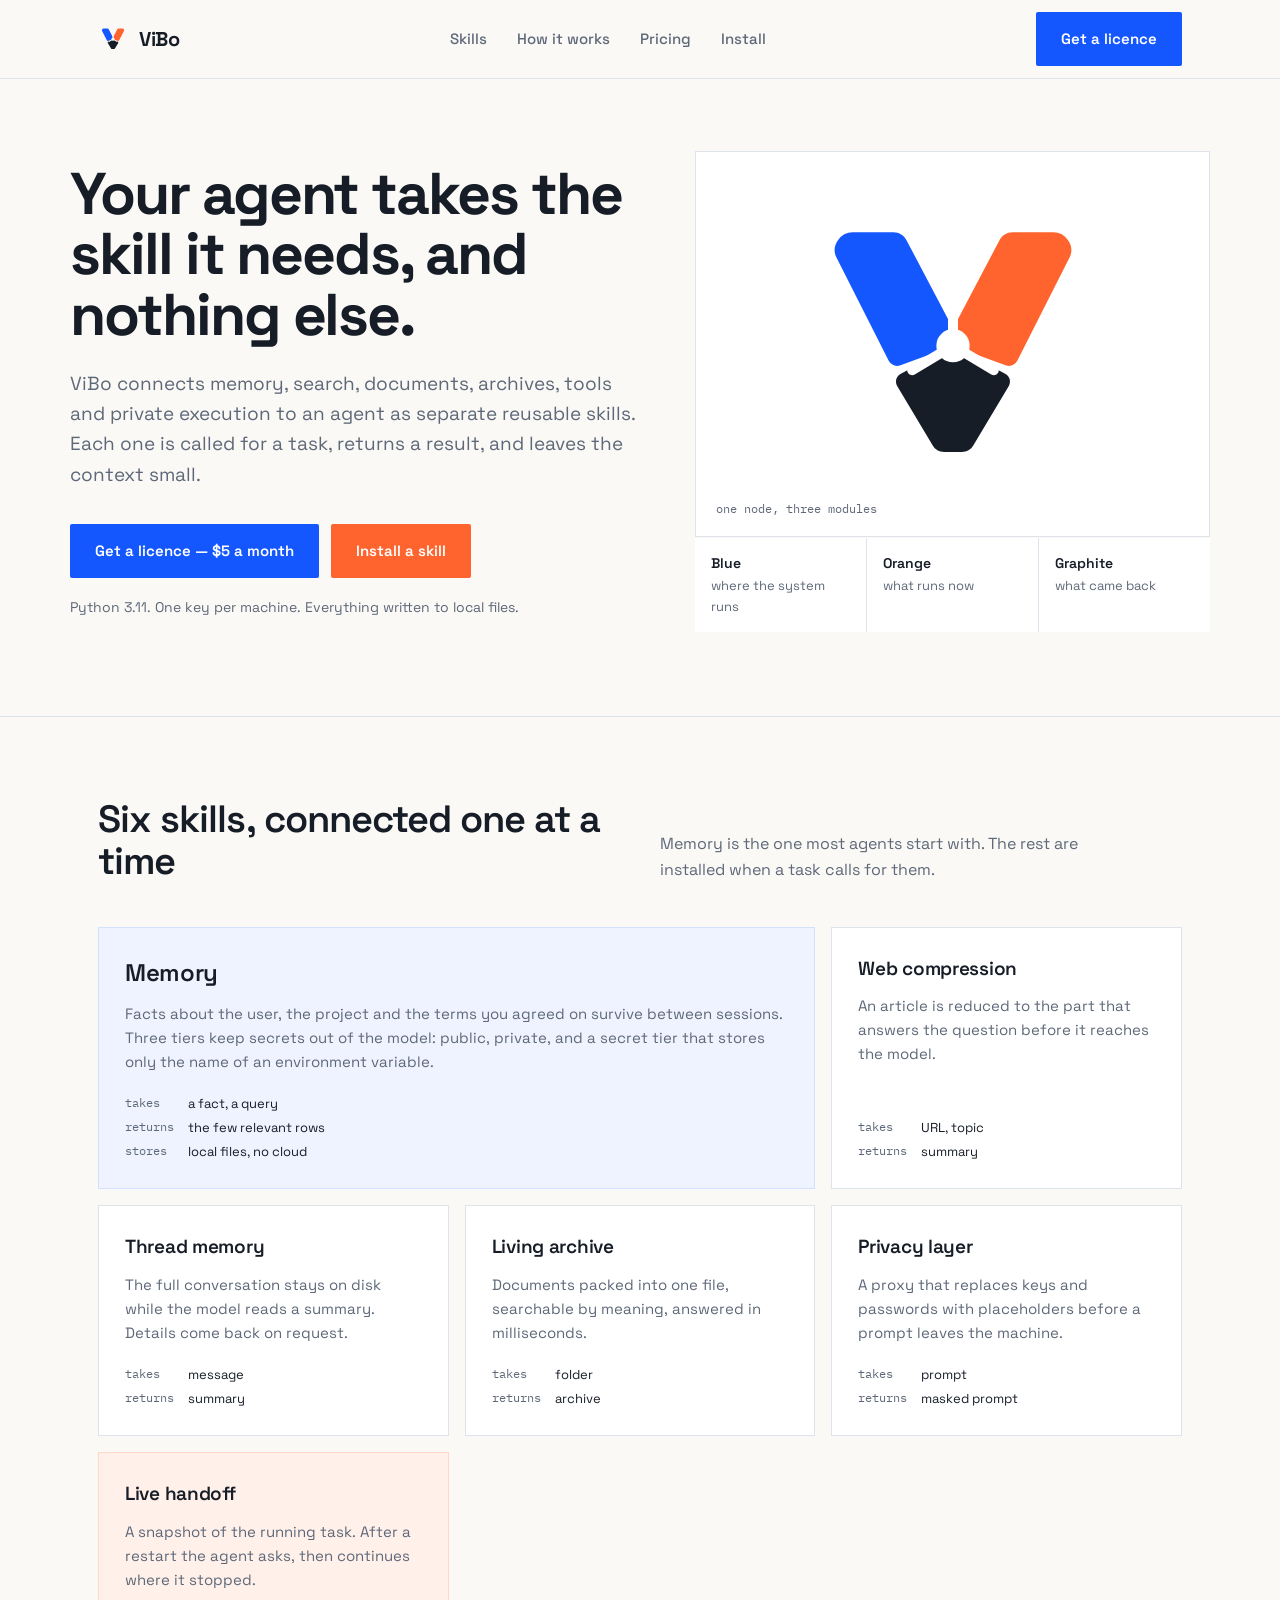
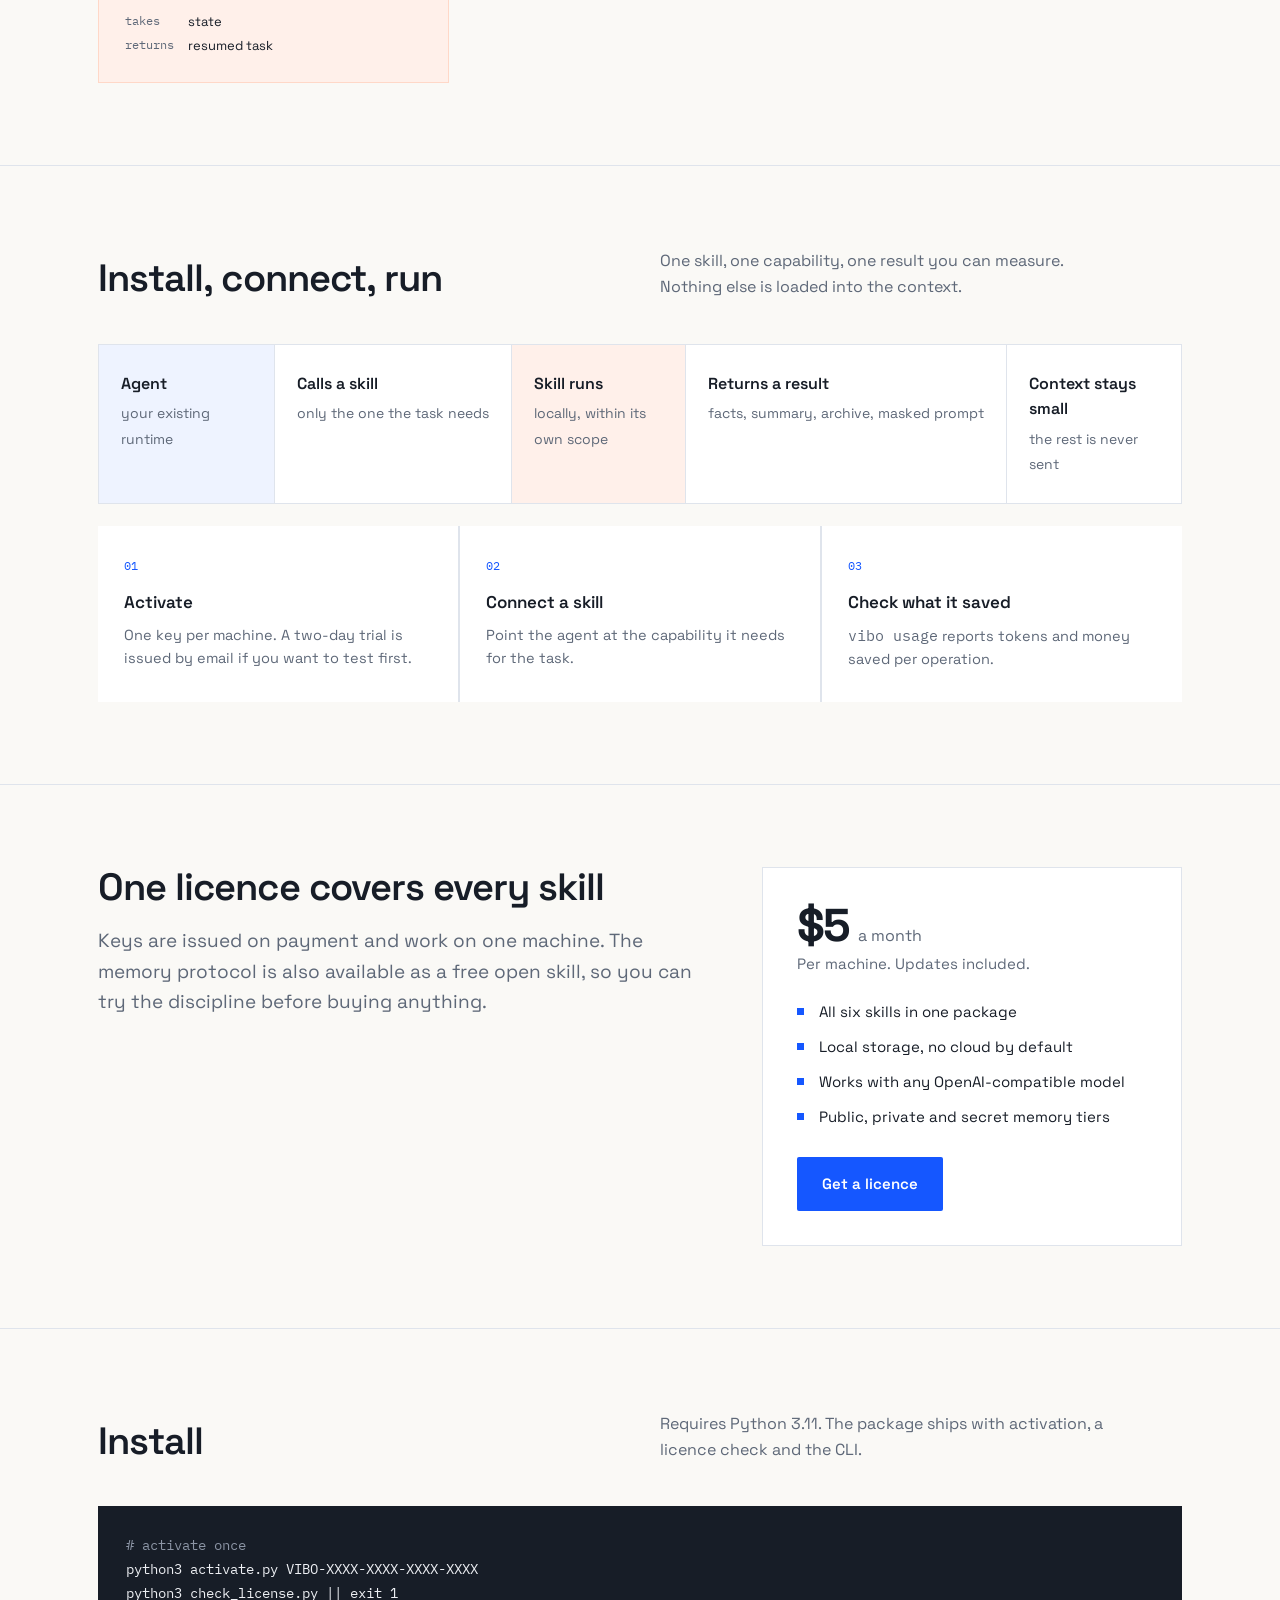
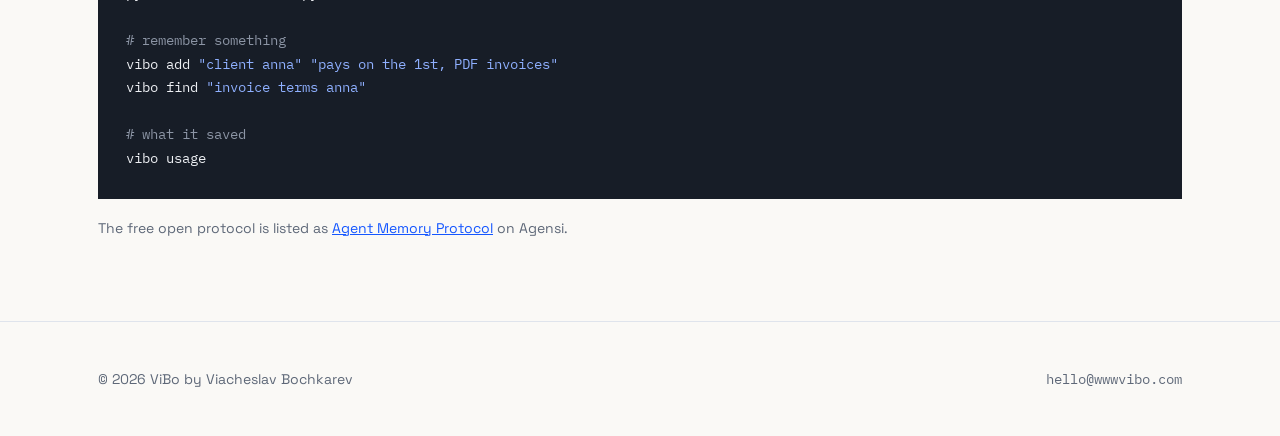
==== index.html @ 671d749d "Use the real ViBo mark from the brand assets (vector) in header, hero and favicon" ====
<!DOCTYPE html>
<html lang="en">
<head>
<meta charset="utf-8">
<meta name="viewport" content="width=device-width,initial-scale=1">
<title>ViBo — modular skills for AI agents</title>
<meta name="description" content="ViBo connects memory, search, documents, archives, tools and private execution to an agent as separate skills it takes on demand.">
<link rel="icon" href="favicon.svg" type="image/svg+xml">
<link rel="preconnect" href="https://fonts.googleapis.com">
<link rel="preconnect" href="https://fonts.gstatic.com" crossorigin>
<link href="https://fonts.googleapis.com/css2?family=Space+Grotesk:wght@400;500;600;700&family=IBM+Plex+Mono:wght@400;500&display=swap" rel="stylesheet">
<style>
  :root{
    --cobalt:#1557FF;
    --orange:#FF642F;
    --graphite:#171D27;
    --warm-white:#FAF9F6;
    --pure-white:#FFFFFF;
    --blue-surface:#EEF3FF;
    --peach-surface:#FFF0EA;
    --muted:#5E6878;
    --border:#DFE4EC;
    --max:1140px;
  }
  *{box-sizing:border-box}
  html{scroll-behavior:smooth}
  body{
    margin:0;background:var(--warm-white);color:var(--graphite);
    font-family:"Space Grotesk",system-ui,-apple-system,"Segoe UI",sans-serif;
    font-size:16px;line-height:1.6;-webkit-font-smoothing:antialiased;
  }
  .wrap{max-width:var(--max);margin:0 auto;padding:0 28px}
  .mono{font-family:"IBM Plex Mono",ui-monospace,SFMono-Regular,Menlo,monospace}
  a{color:inherit}
  :focus-visible{outline:3px solid var(--cobalt);outline-offset:3px}

  /* header */
  header{border-bottom:1px solid var(--border);position:sticky;top:0;z-index:20;background:var(--warm-white)}
  .nav{display:flex;align-items:center;justify-content:space-between;height:78px;gap:24px}
  .brand{display:flex;align-items:center;gap:11px;text-decoration:none}
  .brand svg{width:30px;height:30px;display:block}
  .wordmark{font-weight:700;font-size:20px;letter-spacing:-.015em}
  .nav nav{display:flex;gap:30px}
  .nav nav a{color:var(--muted);text-decoration:none;font-size:15px;font-weight:500}
  .nav nav a:hover{color:var(--graphite)}

  .btn{display:inline-flex;align-items:center;padding:14px 24px;font-size:15px;font-weight:600;
    text-decoration:none;border:1px solid transparent;border-radius:2px;font-family:inherit;
    transition:background .15s,border-color .15s}
  .btn-primary{background:var(--cobalt);color:#fff}
  .btn-primary:hover{background:#0b46d8}
  .btn-action{background:var(--orange);color:#fff}
  .btn-action:hover{background:#f0511a}
  .btn-ghost{border-color:var(--border);background:var(--pure-white)}
  .btn-ghost:hover{border-color:var(--graphite)}

  /* hero — the mark itself is the opener */
  .hero{padding:72px 0 84px;display:grid;grid-template-columns:1.05fr .95fr;gap:56px;align-items:center}
  h1{font-size:clamp(38px,4.6vw,60px);line-height:1.02;font-weight:700;letter-spacing:-.035em;margin:0 0 24px}
  .lead{font-size:19px;line-height:1.6;color:var(--muted);max-width:52ch;margin:0 0 34px}
  .cta{display:flex;gap:12px;flex-wrap:wrap}
  .under{font-size:14px;color:var(--muted);margin:18px 0 0}

  .mark-stage{position:relative;border:1px solid var(--border);background:var(--pure-white);
    padding:32px;display:grid;place-items:center;min-height:380px}
  .mark-stage .caption{position:absolute;bottom:18px;left:20px;font-size:12px;
    font-family:"IBM Plex Mono",monospace;color:var(--muted)}
  .mark-stage .mark{width:100%;max-width:320px;height:auto;display:block}
  .route{display:grid;gap:0;width:100%;max-width:300px}
  .r-node{border:1px solid var(--border);padding:16px 18px}
  .r-node b{display:block;font-size:16px;font-weight:600}
  .r-node span{font-size:13px;color:var(--muted)}
  .r-node.agent{background:var(--blue-surface);border-color:#D3E0FF}
  .r-node.skill{background:var(--peach-surface);border-color:#FFD8C8}
  .r-node.result{background:var(--pure-white)}
  .r-line{height:26px;width:1px;background:var(--border);margin-left:28px}

  /* module legend under the mark */
  .legend{display:grid;grid-template-columns:repeat(3,1fr);gap:1px;background:var(--border);margin-top:1px}
  .legend div{background:var(--pure-white);padding:14px 16px;font-size:13px;color:var(--muted)}
  .legend b{display:block;color:var(--graphite);font-size:14px;font-weight:600;margin-bottom:2px}

  section{padding:82px 0;border-top:1px solid var(--border)}
  .sec-head{display:grid;grid-template-columns:1fr 1fr;gap:40px;align-items:end;margin-bottom:44px}
  h2{font-size:clamp(26px,3.2vw,38px);line-height:1.1;font-weight:600;letter-spacing:-.025em;margin:0}
  .sec-head p{color:var(--muted);margin:0;font-size:16px;max-width:46ch}

  /* skills: memory leads, the rest support */
  .skills{display:grid;grid-template-columns:repeat(3,1fr);gap:16px}
  .card{background:var(--pure-white);border:1px solid var(--border);padding:26px;display:flex;flex-direction:column}
  .card.memory{grid-column:span 2;background:var(--blue-surface);border-color:#D3E0FF}
  .card.lead-skill{background:var(--peach-surface);border-color:#FFD8C8}
  .card h3{margin:0 0 10px;font-size:19px;font-weight:600;letter-spacing:-.015em}
  .card.memory h3{font-size:24px}
  .card p{margin:0 0 20px;color:var(--muted);font-size:15px;line-height:1.6}
  .card .io{margin:auto 0 0;display:grid;grid-template-columns:auto 1fr;gap:3px 14px;font-size:13px}
  .card .io dt{font-family:"IBM Plex Mono",monospace;font-size:11.5px;color:var(--muted)}
  .card .io dd{margin:0}

  /* flow */
  .flow{display:grid;grid-template-columns:1fr auto 1fr auto 1fr;gap:0;align-items:stretch;
    border:1px solid var(--border);background:var(--pure-white)}
  .flow .node{padding:26px 22px}
  .flow .node + .node{border-left:1px solid var(--border)}
  .flow .node b{display:block;font-size:16px;font-weight:600;margin-bottom:4px}
  .flow .node span{font-size:14px;color:var(--muted)}
  .flow .node.agent{background:var(--blue-surface)}
  .flow .node.skill{background:var(--peach-surface)}

  .steps{display:grid;grid-template-columns:repeat(3,1fr);gap:2px;background:var(--border)}
  .step{background:var(--pure-white);padding:30px 26px}
  .step .num{font-family:"IBM Plex Mono",monospace;font-size:12px;color:var(--cobalt);display:block;margin-bottom:14px}
  .step h3{margin:0 0 8px;font-size:17px;font-weight:600}
  .step p{margin:0;color:var(--muted);font-size:14.5px;line-height:1.6}

  .price-wrap{display:grid;grid-template-columns:1fr 420px;gap:56px;align-items:start}
  .price-card{background:var(--pure-white);border:1px solid var(--border);padding:34px}
  .price{display:flex;align-items:baseline;gap:8px;margin:0 0 4px}
  .price b{font-size:46px;font-weight:700;letter-spacing:-.035em;line-height:1}
  .price span{color:var(--muted)}
  .price-card ul{list-style:none;padding:0;margin:24px 0 28px;display:grid;gap:11px;font-size:15px}
  .price-card li{padding-left:22px;position:relative}
  .price-card li::before{content:"";position:absolute;left:0;top:8px;width:7px;height:7px;background:var(--cobalt)}

  pre{background:var(--graphite);color:#EDEFF3;padding:28px;overflow:auto;margin:0 0 18px;
    font-family:"IBM Plex Mono",monospace;font-size:13.5px;line-height:1.75}
  pre .cmt{color:#8C95A5}
  pre .acc{color:#8FB0FF}

  footer{border-top:1px solid var(--border);padding:46px 0;color:var(--muted);font-size:14px}
  .foot{display:flex;justify-content:space-between;gap:18px;flex-wrap:wrap;align-items:center}

  /* one orchestrated entrance: the mark assembles, then the page settles */
  @keyframes piece-in{from{opacity:0;transform:translateY(-10px) scale(.96)}to{opacity:1;transform:none}}
  @keyframes core-in{from{opacity:0;transform:scale(.4)}to{opacity:1;transform:none}}
  .r-node{animation:piece-in .45s cubic-bezier(.2,.7,.3,1) both}
  .r-node.skill{animation-delay:.1s}
  .r-node.result{animation-delay:.2s}
  @media (prefers-reduced-motion: reduce){
    .r-node{animation:none}
    html{scroll-behavior:auto}
  }

  @media (max-width:900px){
    .hero{grid-template-columns:1fr;gap:36px;padding:52px 0 64px}
    .sec-head{grid-template-columns:1fr;gap:14px;align-items:start}
    .skills{grid-template-columns:1fr 1fr}
    .card.memory{grid-column:span 2}
    .price-wrap{grid-template-columns:1fr;gap:28px}
    .flow{grid-template-columns:1fr}
    .flow .node + .node{border-left:0;border-top:1px solid var(--border)}
    .steps{grid-template-columns:1fr}
    .nav nav{display:none}
  }
</style>
</head>
<body>

<header>
  <div class="wrap nav">
    <a class="brand" href="/" aria-label="ViBo home">
      <img src="vibo-mark.svg" alt="" width="30" height="30">
      <span class="wordmark">ViBo</span>
    </a>
    <nav>
      <a href="#skills">Skills</a>
      <a href="#how">How it works</a>
      <a href="#pricing">Pricing</a>
      <a href="#install">Install</a>
    </nav>
    <a class="btn btn-primary" href="#pricing">Get a licence</a>
  </div>
</header>

<main>
  <div class="wrap hero">
    <div>
      <h1>Your agent takes the skill it needs, and nothing else.</h1>
      <p class="lead">
        ViBo connects memory, search, documents, archives, tools and private execution to an
        agent as separate reusable skills. Each one is called for a task, returns a result, and
        leaves the context small.
      </p>
      <div class="cta">
        <a class="btn btn-primary" href="#pricing">Get a licence — $5 a month</a>
        <a class="btn btn-action" href="#install">Install a skill</a>
      </div>
      <p class="under">Python 3.11. One key per machine. Everything written to local files.</p>
    </div>

    <div>
      <div class="mark-stage">
        <img class="mark" src="vibo-mark.svg" alt="ViBo mark: three modules meeting at a central node" width="768" height="768">
        <span class="caption">one node, three modules</span>
      </div>
      <div class="legend">
        <div><b>Blue</b>where the system runs</div>
        <div><b>Orange</b>what runs now</div>
        <div><b>Graphite</b>what came back</div>
      </div>
    </div>
  </div>

  <section id="skills">
    <div class="wrap">
      <div class="sec-head">
        <h2>Six skills, connected one at a time</h2>
        <p>Memory is the one most agents start with. The rest are installed when a task calls for them.</p>
      </div>
      <div class="skills">
        <article class="card memory">
          <h3>Memory</h3>
          <p>Facts about the user, the project and the terms you agreed on survive between sessions.
             Three tiers keep secrets out of the model: public, private, and a secret tier that stores
             only the name of an environment variable.</p>
          <dl class="io">
            <dt>takes</dt><dd>a fact, a query</dd>
            <dt>returns</dt><dd>the few relevant rows</dd>
            <dt>stores</dt><dd>local files, no cloud</dd>
          </dl>
        </article>

        <article class="card">
          <h3>Web compression</h3>
          <p>An article is reduced to the part that answers the question before it reaches the model.</p>
          <dl class="io"><dt>takes</dt><dd>URL, topic</dd><dt>returns</dt><dd>summary</dd></dl>
        </article>

        <article class="card">
          <h3>Thread memory</h3>
          <p>The full conversation stays on disk while the model reads a summary. Details come back on request.</p>
          <dl class="io"><dt>takes</dt><dd>message</dd><dt>returns</dt><dd>summary</dd></dl>
        </article>

        <article class="card">
          <h3>Living archive</h3>
          <p>Documents packed into one file, searchable by meaning, answered in milliseconds.</p>
          <dl class="io"><dt>takes</dt><dd>folder</dd><dt>returns</dt><dd>archive</dd></dl>
        </article>

        <article class="card">
          <h3>Privacy layer</h3>
          <p>A proxy that replaces keys and passwords with placeholders before a prompt leaves the machine.</p>
          <dl class="io"><dt>takes</dt><dd>prompt</dd><dt>returns</dt><dd>masked prompt</dd></dl>
        </article>

        <article class="card lead-skill">
          <h3>Live handoff</h3>
          <p>A snapshot of the running task. After a restart the agent asks, then continues where it stopped.</p>
          <dl class="io"><dt>takes</dt><dd>state</dd><dt>returns</dt><dd>resumed task</dd></dl>
        </article>
      </div>
    </div>
  </section>

  <section id="how">
    <div class="wrap">
      <div class="sec-head">
        <h2>Install, connect, run</h2>
        <p>One skill, one capability, one result you can measure. Nothing else is loaded into the context.</p>
      </div>
      <div class="flow">
        <div class="node agent"><b>Agent</b><span>your existing runtime</span></div>
        <div class="node"><b>Calls a skill</b><span>only the one the task needs</span></div>
        <div class="node skill"><b>Skill runs</b><span>locally, within its own scope</span></div>
        <div class="node"><b>Returns a result</b><span>facts, summary, archive, masked prompt</span></div>
        <div class="node"><b>Context stays small</b><span>the rest is never sent</span></div>
      </div>
      <div class="steps" style="margin-top:22px">
        <div class="step"><span class="num">01</span><h3>Activate</h3><p>One key per machine. A two-day trial is issued by email if you want to test first.</p></div>
        <div class="step"><span class="num">02</span><h3>Connect a skill</h3><p>Point the agent at the capability it needs for the task.</p></div>
        <div class="step"><span class="num">03</span><h3>Check what it saved</h3><p><span class="mono">vibo usage</span> reports tokens and money saved per operation.</p></div>
      </div>
    </div>
  </section>

  <section id="pricing">
    <div class="wrap price-wrap">
      <div>
        <h2>One licence covers every skill</h2>
        <p class="lead" style="margin-top:18px">
          Keys are issued on payment and work on one machine. The memory protocol is also
          available as a free open skill, so you can try the discipline before buying anything.
        </p>
      </div>
      <div class="price-card">
        <div class="price"><b>$5</b><span>a month</span></div>
        <p style="margin:0;color:var(--muted);font-size:15px">Per machine. Updates included.</p>
        <ul>
          <li>All six skills in one package</li>
          <li>Local storage, no cloud by default</li>
          <li>Works with any OpenAI-compatible model</li>
          <li>Public, private and secret memory tiers</li>
        </ul>
        <a class="btn btn-primary" href="mailto:hello@wwwvibo.com?subject=ViBo%20licence">Get a licence</a>
      </div>
    </div>
  </section>

  <section id="install">
    <div class="wrap">
      <div class="sec-head">
        <h2>Install</h2>
        <p>Requires Python 3.11. The package ships with activation, a licence check and the CLI.</p>
      </div>
<pre><span class="cmt"># activate once</span>
python3 activate.py VIBO-XXXX-XXXX-XXXX-XXXX
python3 check_license.py || exit 1

<span class="cmt"># remember something</span>
vibo add <span class="acc">"client anna"</span> <span class="acc">"pays on the 1st, PDF invoices"</span>
vibo find <span class="acc">"invoice terms anna"</span>

<span class="cmt"># what it saved</span>
vibo usage</pre>
      <p style="margin:0;color:var(--muted);font-size:14px">
        The free open protocol is listed as
        <a href="https://www.agensi.io/skills/vibo-memory-protocol" style="color:var(--cobalt)">Agent Memory Protocol</a>
        on Agensi.
      </p>
    </div>
  </section>
</main>

<footer>
  <div class="wrap foot">
    <span>© 2026 ViBo by Viacheslav Bochkarev</span>
    <span class="mono">hello@wwwvibo.com</span>
  </div>
</footer>

</body>
</html>
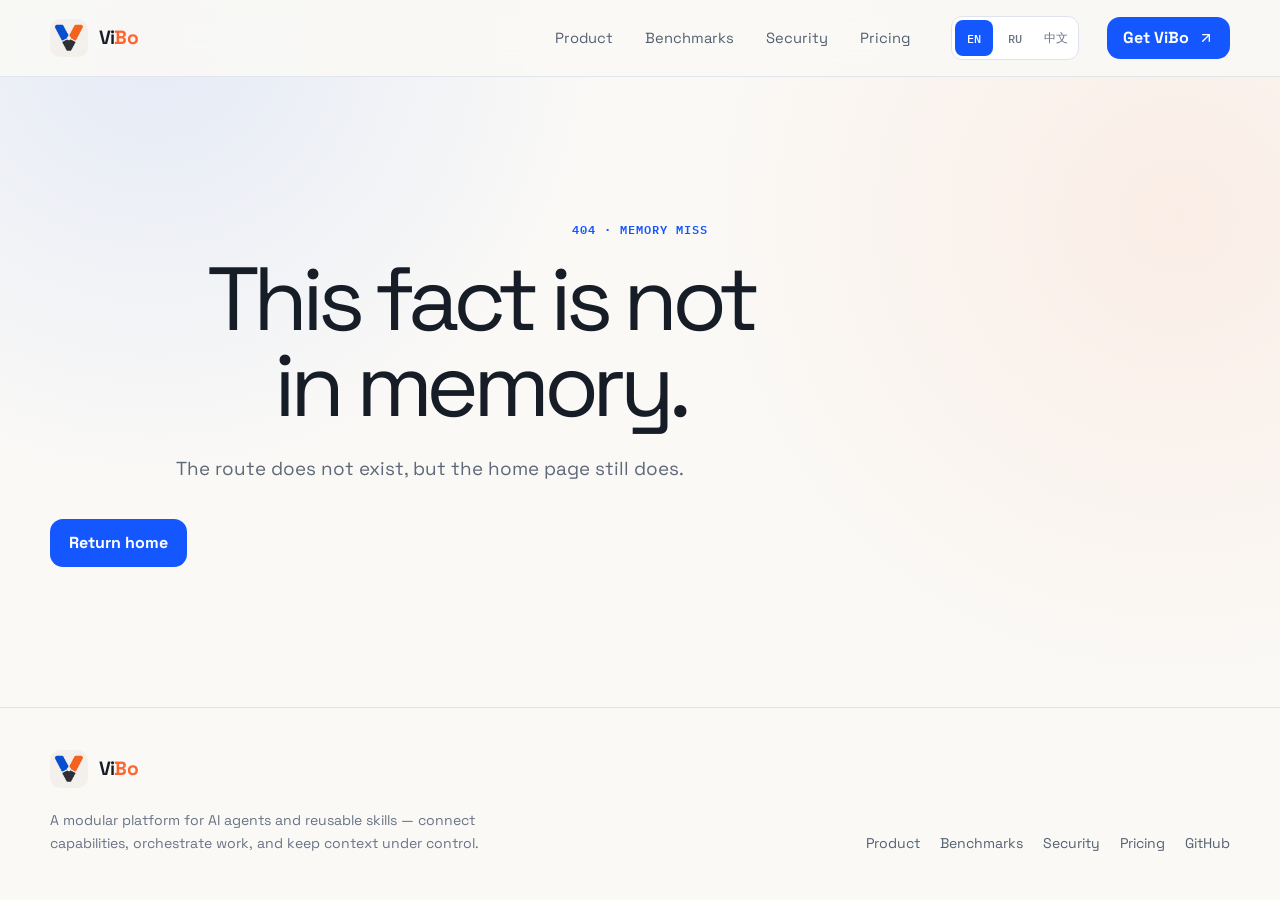
==== commit 7ff26105: "Deploy the full ViBo site: home, product, benchmarks, security, pricing" ====
--- a/index.html
+++ b/index.html
@@ -1,333 +1,37 @@
 <!DOCTYPE html>
 <html lang="en">
-<head>
-<meta charset="utf-8">
-<meta name="viewport" content="width=device-width,initial-scale=1">
-<title>ViBo — modular skills for AI agents</title>
-<meta name="description" content="ViBo connects memory, search, documents, archives, tools and private execution to an agent as separate skills it takes on demand.">
-<link rel="icon" href="favicon.svg" type="image/svg+xml">
-<link rel="preconnect" href="https://fonts.googleapis.com">
-<link rel="preconnect" href="https://fonts.gstatic.com" crossorigin>
-<link href="https://fonts.googleapis.com/css2?family=Space+Grotesk:wght@400;500;600;700&family=IBM+Plex+Mono:wght@400;500&display=swap" rel="stylesheet">
-<style>
-  :root{
-    --cobalt:#1557FF;
-    --orange:#FF642F;
-    --graphite:#171D27;
-    --warm-white:#FAF9F6;
-    --pure-white:#FFFFFF;
-    --blue-surface:#EEF3FF;
-    --peach-surface:#FFF0EA;
-    --muted:#5E6878;
-    --border:#DFE4EC;
-    --max:1140px;
-  }
-  *{box-sizing:border-box}
-  html{scroll-behavior:smooth}
-  body{
-    margin:0;background:var(--warm-white);color:var(--graphite);
-    font-family:"Space Grotesk",system-ui,-apple-system,"Segoe UI",sans-serif;
-    font-size:16px;line-height:1.6;-webkit-font-smoothing:antialiased;
-  }
-  .wrap{max-width:var(--max);margin:0 auto;padding:0 28px}
-  .mono{font-family:"IBM Plex Mono",ui-monospace,SFMono-Regular,Menlo,monospace}
-  a{color:inherit}
-  :focus-visible{outline:3px solid var(--cobalt);outline-offset:3px}
-
-  /* header */
-  header{border-bottom:1px solid var(--border);position:sticky;top:0;z-index:20;background:var(--warm-white)}
-  .nav{display:flex;align-items:center;justify-content:space-between;height:78px;gap:24px}
-  .brand{display:flex;align-items:center;gap:11px;text-decoration:none}
-  .brand svg{width:30px;height:30px;display:block}
-  .wordmark{font-weight:700;font-size:20px;letter-spacing:-.015em}
-  .nav nav{display:flex;gap:30px}
-  .nav nav a{color:var(--muted);text-decoration:none;font-size:15px;font-weight:500}
-  .nav nav a:hover{color:var(--graphite)}
-
-  .btn{display:inline-flex;align-items:center;padding:14px 24px;font-size:15px;font-weight:600;
-    text-decoration:none;border:1px solid transparent;border-radius:2px;font-family:inherit;
-    transition:background .15s,border-color .15s}
-  .btn-primary{background:var(--cobalt);color:#fff}
-  .btn-primary:hover{background:#0b46d8}
-  .btn-action{background:var(--orange);color:#fff}
-  .btn-action:hover{background:#f0511a}
-  .btn-ghost{border-color:var(--border);background:var(--pure-white)}
-  .btn-ghost:hover{border-color:var(--graphite)}
-
-  /* hero — the mark itself is the opener */
-  .hero{padding:72px 0 84px;display:grid;grid-template-columns:1.05fr .95fr;gap:56px;align-items:center}
-  h1{font-size:clamp(38px,4.6vw,60px);line-height:1.02;font-weight:700;letter-spacing:-.035em;margin:0 0 24px}
-  .lead{font-size:19px;line-height:1.6;color:var(--muted);max-width:52ch;margin:0 0 34px}
-  .cta{display:flex;gap:12px;flex-wrap:wrap}
-  .under{font-size:14px;color:var(--muted);margin:18px 0 0}
-
-  .mark-stage{position:relative;border:1px solid var(--border);background:var(--pure-white);
-    padding:32px;display:grid;place-items:center;min-height:380px}
-  .mark-stage .caption{position:absolute;bottom:18px;left:20px;font-size:12px;
-    font-family:"IBM Plex Mono",monospace;color:var(--muted)}
-  .mark-stage .mark{width:100%;max-width:320px;height:auto;display:block}
-  .route{display:grid;gap:0;width:100%;max-width:300px}
-  .r-node{border:1px solid var(--border);padding:16px 18px}
-  .r-node b{display:block;font-size:16px;font-weight:600}
-  .r-node span{font-size:13px;color:var(--muted)}
-  .r-node.agent{background:var(--blue-surface);border-color:#D3E0FF}
-  .r-node.skill{background:var(--peach-surface);border-color:#FFD8C8}
-  .r-node.result{background:var(--pure-white)}
-  .r-line{height:26px;width:1px;background:var(--border);margin-left:28px}
-
-  /* module legend under the mark */
-  .legend{display:grid;grid-template-columns:repeat(3,1fr);gap:1px;background:var(--border);margin-top:1px}
-  .legend div{background:var(--pure-white);padding:14px 16px;font-size:13px;color:var(--muted)}
-  .legend b{display:block;color:var(--graphite);font-size:14px;font-weight:600;margin-bottom:2px}
-
-  section{padding:82px 0;border-top:1px solid var(--border)}
-  .sec-head{display:grid;grid-template-columns:1fr 1fr;gap:40px;align-items:end;margin-bottom:44px}
-  h2{font-size:clamp(26px,3.2vw,38px);line-height:1.1;font-weight:600;letter-spacing:-.025em;margin:0}
-  .sec-head p{color:var(--muted);margin:0;font-size:16px;max-width:46ch}
-
-  /* skills: memory leads, the rest support */
-  .skills{display:grid;grid-template-columns:repeat(3,1fr);gap:16px}
-  .card{background:var(--pure-white);border:1px solid var(--border);padding:26px;display:flex;flex-direction:column}
-  .card.memory{grid-column:span 2;background:var(--blue-surface);border-color:#D3E0FF}
-  .card.lead-skill{background:var(--peach-surface);border-color:#FFD8C8}
-  .card h3{margin:0 0 10px;font-size:19px;font-weight:600;letter-spacing:-.015em}
-  .card.memory h3{font-size:24px}
-  .card p{margin:0 0 20px;color:var(--muted);font-size:15px;line-height:1.6}
-  .card .io{margin:auto 0 0;display:grid;grid-template-columns:auto 1fr;gap:3px 14px;font-size:13px}
-  .card .io dt{font-family:"IBM Plex Mono",monospace;font-size:11.5px;color:var(--muted)}
-  .card .io dd{margin:0}
-
-  /* flow */
-  .flow{display:grid;grid-template-columns:1fr auto 1fr auto 1fr;gap:0;align-items:stretch;
-    border:1px solid var(--border);background:var(--pure-white)}
-  .flow .node{padding:26px 22px}
-  .flow .node + .node{border-left:1px solid var(--border)}
-  .flow .node b{display:block;font-size:16px;font-weight:600;margin-bottom:4px}
-  .flow .node span{font-size:14px;color:var(--muted)}
-  .flow .node.agent{background:var(--blue-surface)}
-  .flow .node.skill{background:var(--peach-surface)}
-
-  .steps{display:grid;grid-template-columns:repeat(3,1fr);gap:2px;background:var(--border)}
-  .step{background:var(--pure-white);padding:30px 26px}
-  .step .num{font-family:"IBM Plex Mono",monospace;font-size:12px;color:var(--cobalt);display:block;margin-bottom:14px}
-  .step h3{margin:0 0 8px;font-size:17px;font-weight:600}
-  .step p{margin:0;color:var(--muted);font-size:14.5px;line-height:1.6}
-
-  .price-wrap{display:grid;grid-template-columns:1fr 420px;gap:56px;align-items:start}
-  .price-card{background:var(--pure-white);border:1px solid var(--border);padding:34px}
-  .price{display:flex;align-items:baseline;gap:8px;margin:0 0 4px}
-  .price b{font-size:46px;font-weight:700;letter-spacing:-.035em;line-height:1}
-  .price span{color:var(--muted)}
-  .price-card ul{list-style:none;padding:0;margin:24px 0 28px;display:grid;gap:11px;font-size:15px}
-  .price-card li{padding-left:22px;position:relative}
-  .price-card li::before{content:"";position:absolute;left:0;top:8px;width:7px;height:7px;background:var(--cobalt)}
-
-  pre{background:var(--graphite);color:#EDEFF3;padding:28px;overflow:auto;margin:0 0 18px;
-    font-family:"IBM Plex Mono",monospace;font-size:13.5px;line-height:1.75}
-  pre .cmt{color:#8C95A5}
-  pre .acc{color:#8FB0FF}
-
-  footer{border-top:1px solid var(--border);padding:46px 0;color:var(--muted);font-size:14px}
-  .foot{display:flex;justify-content:space-between;gap:18px;flex-wrap:wrap;align-items:center}
-
-  /* one orchestrated entrance: the mark assembles, then the page settles */
-  @keyframes piece-in{from{opacity:0;transform:translateY(-10px) scale(.96)}to{opacity:1;transform:none}}
-  @keyframes core-in{from{opacity:0;transform:scale(.4)}to{opacity:1;transform:none}}
-  .r-node{animation:piece-in .45s cubic-bezier(.2,.7,.3,1) both}
-  .r-node.skill{animation-delay:.1s}
-  .r-node.result{animation-delay:.2s}
-  @media (prefers-reduced-motion: reduce){
-    .r-node{animation:none}
-    html{scroll-behavior:auto}
-  }
-
-  @media (max-width:900px){
-    .hero{grid-template-columns:1fr;gap:36px;padding:52px 0 64px}
-    .sec-head{grid-template-columns:1fr;gap:14px;align-items:start}
-    .skills{grid-template-columns:1fr 1fr}
-    .card.memory{grid-column:span 2}
-    .price-wrap{grid-template-columns:1fr;gap:28px}
-    .flow{grid-template-columns:1fr}
-    .flow .node + .node{border-left:0;border-top:1px solid var(--border)}
-    .steps{grid-template-columns:1fr}
-    .nav nav{display:none}
-  }
-</style>
-</head>
-<body>
-
-<header>
-  <div class="wrap nav">
-    <a class="brand" href="/" aria-label="ViBo home">
-      <img src="vibo-mark.svg" alt="" width="30" height="30">
-      <span class="wordmark">ViBo</span>
-    </a>
-    <nav>
-      <a href="#skills">Skills</a>
-      <a href="#how">How it works</a>
-      <a href="#pricing">Pricing</a>
-      <a href="#install">Install</a>
-    </nav>
-    <a class="btn btn-primary" href="#pricing">Get a licence</a>
-  </div>
-</header>
-
-<main>
-  <div class="wrap hero">
-    <div>
-      <h1>Your agent takes the skill it needs, and nothing else.</h1>
-      <p class="lead">
-        ViBo connects memory, search, documents, archives, tools and private execution to an
-        agent as separate reusable skills. Each one is called for a task, returns a result, and
-        leaves the context small.
-      </p>
-      <div class="cta">
-        <a class="btn btn-primary" href="#pricing">Get a licence — $5 a month</a>
-        <a class="btn btn-action" href="#install">Install a skill</a>
-      </div>
-      <p class="under">Python 3.11. One key per machine. Everything written to local files.</p>
-    </div>
-
-    <div>
-      <div class="mark-stage">
-        <img class="mark" src="vibo-mark.svg" alt="ViBo mark: three modules meeting at a central node" width="768" height="768">
-        <span class="caption">one node, three modules</span>
-      </div>
-      <div class="legend">
-        <div><b>Blue</b>where the system runs</div>
-        <div><b>Orange</b>what runs now</div>
-        <div><b>Graphite</b>what came back</div>
-      </div>
-    </div>
-  </div>
-
-  <section id="skills">
-    <div class="wrap">
-      <div class="sec-head">
-        <h2>Six skills, connected one at a time</h2>
-        <p>Memory is the one most agents start with. The rest are installed when a task calls for them.</p>
-      </div>
-      <div class="skills">
-        <article class="card memory">
-          <h3>Memory</h3>
-          <p>Facts about the user, the project and the terms you agreed on survive between sessions.
-             Three tiers keep secrets out of the model: public, private, and a secret tier that stores
-             only the name of an environment variable.</p>
-          <dl class="io">
-            <dt>takes</dt><dd>a fact, a query</dd>
-            <dt>returns</dt><dd>the few relevant rows</dd>
-            <dt>stores</dt><dd>local files, no cloud</dd>
-          </dl>
-        </article>
-
-        <article class="card">
-          <h3>Web compression</h3>
-          <p>An article is reduced to the part that answers the question before it reaches the model.</p>
-          <dl class="io"><dt>takes</dt><dd>URL, topic</dd><dt>returns</dt><dd>summary</dd></dl>
-        </article>
-
-        <article class="card">
-          <h3>Thread memory</h3>
-          <p>The full conversation stays on disk while the model reads a summary. Details come back on request.</p>
-          <dl class="io"><dt>takes</dt><dd>message</dd><dt>returns</dt><dd>summary</dd></dl>
-        </article>
-
-        <article class="card">
-          <h3>Living archive</h3>
-          <p>Documents packed into one file, searchable by meaning, answered in milliseconds.</p>
-          <dl class="io"><dt>takes</dt><dd>folder</dd><dt>returns</dt><dd>archive</dd></dl>
-        </article>
-
-        <article class="card">
-          <h3>Privacy layer</h3>
-          <p>A proxy that replaces keys and passwords with placeholders before a prompt leaves the machine.</p>
-          <dl class="io"><dt>takes</dt><dd>prompt</dd><dt>returns</dt><dd>masked prompt</dd></dl>
-        </article>
-
-        <article class="card lead-skill">
-          <h3>Live handoff</h3>
-          <p>A snapshot of the running task. After a restart the agent asks, then continues where it stopped.</p>
-          <dl class="io"><dt>takes</dt><dd>state</dd><dt>returns</dt><dd>resumed task</dd></dl>
-        </article>
-      </div>
-    </div>
-  </section>
-
-  <section id="how">
-    <div class="wrap">
-      <div class="sec-head">
-        <h2>Install, connect, run</h2>
-        <p>One skill, one capability, one result you can measure. Nothing else is loaded into the context.</p>
-      </div>
-      <div class="flow">
-        <div class="node agent"><b>Agent</b><span>your existing runtime</span></div>
-        <div class="node"><b>Calls a skill</b><span>only the one the task needs</span></div>
-        <div class="node skill"><b>Skill runs</b><span>locally, within its own scope</span></div>
-        <div class="node"><b>Returns a result</b><span>facts, summary, archive, masked prompt</span></div>
-        <div class="node"><b>Context stays small</b><span>the rest is never sent</span></div>
-      </div>
-      <div class="steps" style="margin-top:22px">
-        <div class="step"><span class="num">01</span><h3>Activate</h3><p>One key per machine. A two-day trial is issued by email if you want to test first.</p></div>
-        <div class="step"><span class="num">02</span><h3>Connect a skill</h3><p>Point the agent at the capability it needs for the task.</p></div>
-        <div class="step"><span class="num">03</span><h3>Check what it saved</h3><p><span class="mono">vibo usage</span> reports tokens and money saved per operation.</p></div>
-      </div>
-    </div>
-  </section>
-
-  <section id="pricing">
-    <div class="wrap price-wrap">
-      <div>
-        <h2>One licence covers every skill</h2>
-        <p class="lead" style="margin-top:18px">
-          Keys are issued on payment and work on one machine. The memory protocol is also
-          available as a free open skill, so you can try the discipline before buying anything.
-        </p>
-      </div>
-      <div class="price-card">
-        <div class="price"><b>$5</b><span>a month</span></div>
-        <p style="margin:0;color:var(--muted);font-size:15px">Per machine. Updates included.</p>
-        <ul>
-          <li>All six skills in one package</li>
-          <li>Local storage, no cloud by default</li>
-          <li>Works with any OpenAI-compatible model</li>
-          <li>Public, private and secret memory tiers</li>
-        </ul>
-        <a class="btn btn-primary" href="mailto:hello@wwwvibo.com?subject=ViBo%20licence">Get a licence</a>
-      </div>
-    </div>
-  </section>
-
-  <section id="install">
-    <div class="wrap">
-      <div class="sec-head">
-        <h2>Install</h2>
-        <p>Requires Python 3.11. The package ships with activation, a licence check and the CLI.</p>
-      </div>
-<pre><span class="cmt"># activate once</span>
-python3 activate.py VIBO-XXXX-XXXX-XXXX-XXXX
-python3 check_license.py || exit 1
-
-<span class="cmt"># remember something</span>
-vibo add <span class="acc">"client anna"</span> <span class="acc">"pays on the 1st, PDF invoices"</span>
-vibo find <span class="acc">"invoice terms anna"</span>
-
-<span class="cmt"># what it saved</span>
-vibo usage</pre>
-      <p style="margin:0;color:var(--muted);font-size:14px">
-        The free open protocol is listed as
-        <a href="https://www.agensi.io/skills/vibo-memory-protocol" style="color:var(--cobalt)">Agent Memory Protocol</a>
-        on Agensi.
-      </p>
-    </div>
-  </section>
-</main>
-
-<footer>
-  <div class="wrap foot">
-    <span>© 2026 ViBo by Viacheslav Bochkarev</span>
-    <span class="mono">hello@wwwvibo.com</span>
-  </div>
-</footer>
-
-</body>
+  <head>
+    <meta charset="UTF-8" />
+    <meta name="viewport" content="width=device-width, initial-scale=1.0" />
+    <meta name="theme-color" content="#FAF9F6" />
+    <meta name="robots" content="index,follow" />
+    <title>ViBo — Modular skills for AI agents</title>
+    <meta name="description" content="ViBo helps AI agents discover, connect, and execute reusable skills — with memory, orchestration, privacy, and measurable efficiency built in." />
+    <meta name="author" content="ViBo" />
+    <meta property="og:title" content="ViBo — Modular skills for AI agents" />
+    <meta property="og:description" content="A modular platform for AI agents, reusable skills, orchestration, memory, and private execution." />
+    <meta property="og:type" content="website" />
+    <meta property="og:image" content="/images/img_0ec442ea6405.png" />
+    <meta name="twitter:card" content="summary_large_image" />
+    <meta name="twitter:title" content="ViBo — Modular skills for AI agents" />
+    <meta name="twitter:description" content="Connect reusable skills to AI agents and orchestrate useful work." />
+    <meta name="twitter:image" content="/images/img_0ec442ea6405.png" />
+    <script id="structured-data-jsonld" type="application/ld+json">
+      {
+        "@context": "https://schema.org",
+        "@type": "SoftwareApplication",
+        "name": "ViBo",
+        "applicationCategory": "DeveloperApplication",
+        "operatingSystem": "Cross-platform",
+        "description": "A modular skills and orchestration platform for AI agents.",
+        "offers": {"@type": "Offer", "price": "5", "priceCurrency": "USD"}
+      }
+    </script>
+    <script src="/app-config.js"></script>
+    <script type="module" crossorigin src="/assets/index-DQ5DvDr-.js"></script>
+    <link rel="stylesheet" crossorigin href="/assets/index-BgDdl7HZ.css">
+  </head>
+  <body>
+    <div id="root"><link rel="preload" as="image" href="/images/img_0ec442ea6405.png"/><div data-lov-id="src/components/site/SiteShell.tsx:50:6" data-lov-name="div" data-component-path="src/components/site/SiteShell.tsx" data-component-line="50" data-component-file="SiteShell.tsx" data-component-name="div" data-component-content="%7B%22className%22%3A%22site-shell%22%7D" class="site-shell"><header data-lov-id="src/components/site/SiteShell.tsx:51:6" data-lov-name="header" data-component-path="src/components/site/SiteShell.tsx" data-component-line="51" data-component-file="SiteShell.tsx" data-component-name="header" data-component-content="%7B%22className%22%3A%22site-header%22%7D" class="site-header"><div data-lov-id="src/components/site/SiteShell.tsx:52:8" data-lov-name="div" data-component-path="src/components/site/SiteShell.tsx" data-component-line="52" data-component-file="SiteShell.tsx" data-component-name="div" data-component-content="%7B%22className%22%3A%22nav-wrap%22%7D" class="nav-wrap"><a data-lov-id="src/components/site/SiteShell.tsx:53:10" data-lov-name="AppNavLink" data-component-path="src/components/site/SiteShell.tsx" data-component-line="53" data-component-file="SiteShell.tsx" data-component-name="AppNavLink" data-component-content="%7B%22className%22%3A%22brand%22%7D" aria-label="ViBo home" aria-current="page" class="brand" href="/"><img data-lov-id="src/components/site/SiteShell.tsx:54:12" data-lov-name="img" data-component-path="src/components/site/SiteShell.tsx" data-component-line="54" data-component-file="SiteShell.tsx" data-component-name="img" data-component-content="%7B%7D" src="/images/img_0ec442ea6405.png" alt="" width="38" height="38"/><span data-lov-id="src/components/site/SiteShell.tsx:55:12" data-lov-name="span" data-component-path="src/components/site/SiteShell.tsx" data-component-line="55" data-component-file="SiteShell.tsx" data-component-name="span" data-component-content="%7B%22text%22%3A%22Vi%22%7D">Vi<span data-lov-id="src/components/site/SiteShell.tsx:55:20" data-lov-name="span" data-component-path="src/components/site/SiteShell.tsx" data-component-line="55" data-component-file="SiteShell.tsx" data-component-name="span" data-component-content="%7B%22text%22%3A%22Bo%22%7D">Bo</span></span></a><nav data-lov-id="src/components/site/SiteShell.tsx:57:10" data-lov-name="nav" data-component-path="src/components/site/SiteShell.tsx" data-component-line="57" data-component-file="SiteShell.tsx" data-component-name="nav" data-component-content="%7B%22className%22%3A%22nav-links%22%7D" class="nav-links" aria-label="Primary navigation"><a data-lov-id="src/components/site/SiteShell.tsx:59:14" data-lov-name="AppNavLink" data-component-path="src/components/site/SiteShell.tsx" data-component-line="59" data-component-file="SiteShell.tsx" data-component-name="AppNavLink" data-component-content="%7B%22className%22%3A%22nav-link%22%7D" class="nav-link" href="/product">Product</a><a data-lov-id="src/components/site/SiteShell.tsx:59:14" data-lov-name="AppNavLink" data-component-path="src/components/site/SiteShell.tsx" data-component-line="59" data-component-file="SiteShell.tsx" data-component-name="AppNavLink" data-component-content="%7B%22className%22%3A%22nav-link%22%7D" class="nav-link" href="/benchmarks">Benchmarks</a><a data-lov-id="src/components/site/SiteShell.tsx:59:14" data-lov-name="AppNavLink" data-component-path="src/components/site/SiteShell.tsx" data-component-line="59" data-component-file="SiteShell.tsx" data-component-name="AppNavLink" data-component-content="%7B%22className%22%3A%22nav-link%22%7D" class="nav-link" href="/security">Security</a><a data-lov-id="src/components/site/SiteShell.tsx:59:14" data-lov-name="AppNavLink" data-component-path="src/components/site/SiteShell.tsx" data-component-line="59" data-component-file="SiteShell.tsx" data-component-name="AppNavLink" data-component-content="%7B%22className%22%3A%22nav-link%22%7D" class="nav-link" href="/pricing">Pricing</a></nav><div data-lov-id="src/components/site/SiteShell.tsx:34:4" data-lov-name="div" data-component-path="src/components/site/SiteShell.tsx" data-component-line="34" data-component-file="SiteShell.tsx" data-component-name="div" data-component-content="%7B%22className%22%3A%22lang-switcher%22%7D" class="lang-switcher" aria-label="Language selection"><button data-lov-id="src/components/site/SiteShell.tsx:36:6" data-lov-name="button" data-component-path="src/components/site/SiteShell.tsx" data-component-line="36" data-component-file="SiteShell.tsx" data-component-name="button" data-component-content="%7B%7D" class="lang-button active" type="button" aria-pressed="true">EN</button><button data-lov-id="src/components/site/SiteShell.tsx:36:6" data-lov-name="button" data-component-path="src/components/site/SiteShell.tsx" data-component-line="36" data-component-file="SiteShell.tsx" data-component-name="button" data-component-content="%7B%7D" class="lang-button " type="button" aria-pressed="false">RU</button><button data-lov-id="src/components/site/SiteShell.tsx:36:6" data-lov-name="button" data-component-path="src/components/site/SiteShell.tsx" data-component-line="36" data-component-file="SiteShell.tsx" data-component-name="button" data-component-content="%7B%7D" class="lang-button " type="button" aria-pressed="false">中文</button></div><a data-lov-id="src/components/site/SiteShell.tsx:70:10" data-lov-name="a" data-component-path="src/components/site/SiteShell.tsx" data-component-line="70" data-component-file="SiteShell.tsx" data-component-name="a" data-component-content="%7B%22className%22%3A%22nav-cta%22%7D" class="nav-cta" href="https://t.me/ViBomemorybot" target="_blank" rel="noreferrer">Get ViBo<!-- --> <svg xmlns="http://www.w3.org/2000/svg" width="16" height="16" viewBox="0 0 24 24" fill="none" stroke="currentColor" stroke-width="2" stroke-linecap="round" stroke-linejoin="round" class="lucide lucide-arrow-up-right" aria-hidden="true" data-lov-id="src/components/site/SiteShell.tsx:71:35" data-lov-name="ArrowUpRight" data-component-path="src/components/site/SiteShell.tsx" data-component-line="71" data-component-file="SiteShell.tsx" data-component-name="ArrowUpRight" data-component-content="%7B%7D"><path d="M7 7h10v10"></path><path d="M7 17 17 7"></path></svg></a><button data-lov-id="src/components/site/SiteShell.tsx:73:10" data-lov-name="button" data-component-path="src/components/site/SiteShell.tsx" data-component-line="73" data-component-file="SiteShell.tsx" data-component-name="button" data-component-content="%7B%22className%22%3A%22mobile-menu-button%22%7D" class="mobile-menu-button" type="button" aria-label="Open menu" aria-expanded="false"><svg xmlns="http://www.w3.org/2000/svg" width="20" height="20" viewBox="0 0 24 24" fill="none" stroke="currentColor" stroke-width="2" stroke-linecap="round" stroke-linejoin="round" class="lucide lucide-menu" aria-hidden="true" data-lov-id="src/components/site/SiteShell.tsx:80:38" data-lov-name="Menu" data-component-path="src/components/site/SiteShell.tsx" data-component-line="80" data-component-file="SiteShell.tsx" data-component-name="Menu" data-component-content="%7B%7D"><path d="M4 5h16"></path><path d="M4 12h16"></path><path d="M4 19h16"></path></svg></button></div><div data-lov-id="src/components/site/SiteShell.tsx:83:8" data-lov-name="div" data-component-path="src/components/site/SiteShell.tsx" data-component-line="83" data-component-file="SiteShell.tsx" data-component-name="div" data-component-content="%7B%7D" class="mobile-panel "><a data-lov-id="src/components/site/SiteShell.tsx:85:12" data-lov-name="AppNavLink" data-component-path="src/components/site/SiteShell.tsx" data-component-line="85" data-component-file="SiteShell.tsx" data-component-name="AppNavLink" data-component-content="%7B%22className%22%3A%22nav-link%22%7D" class="nav-link" href="/product">Product</a><a data-lov-id="src/components/site/SiteShell.tsx:85:12" data-lov-name="AppNavLink" data-component-path="src/components/site/SiteShell.tsx" data-component-line="85" data-component-file="SiteShell.tsx" data-component-name="AppNavLink" data-component-content="%7B%22className%22%3A%22nav-link%22%7D" class="nav-link" href="/benchmarks">Benchmarks</a><a data-lov-id="src/components/site/SiteShell.tsx:85:12" data-lov-name="AppNavLink" data-component-path="src/components/site/SiteShell.tsx" data-component-line="85" data-component-file="SiteShell.tsx" data-component-name="AppNavLink" data-component-content="%7B%22className%22%3A%22nav-link%22%7D" class="nav-link" href="/security">Security</a><a data-lov-id="src/components/site/SiteShell.tsx:85:12" data-lov-name="AppNavLink" data-component-path="src/components/site/SiteShell.tsx" data-component-line="85" data-component-file="SiteShell.tsx" data-component-name="AppNavLink" data-component-content="%7B%22className%22%3A%22nav-link%22%7D" class="nav-link" href="/pricing">Pricing</a><div data-lov-id="src/components/site/SiteShell.tsx:34:4" data-lov-name="div" data-component-path="src/components/site/SiteShell.tsx" data-component-line="34" data-component-file="SiteShell.tsx" data-component-name="div" data-component-content="%7B%22className%22%3A%22lang-switcher%22%7D" class="lang-switcher" aria-label="Language selection"><button data-lov-id="src/components/site/SiteShell.tsx:36:6" data-lov-name="button" data-component-path="src/components/site/SiteShell.tsx" data-component-line="36" data-component-file="SiteShell.tsx" data-component-name="button" data-component-content="%7B%7D" class="lang-button active" type="button" aria-pressed="true">EN</button><button data-lov-id="src/components/site/SiteShell.tsx:36:6" data-lov-name="button" data-component-path="src/components/site/SiteShell.tsx" data-component-line="36" data-component-file="SiteShell.tsx" data-component-name="button" data-component-content="%7B%7D" class="lang-button " type="button" aria-pressed="false">RU</button><button data-lov-id="src/components/site/SiteShell.tsx:36:6" data-lov-name="button" data-component-path="src/components/site/SiteShell.tsx" data-component-line="36" data-component-file="SiteShell.tsx" data-component-name="button" data-component-content="%7B%7D" class="lang-button " type="button" aria-pressed="false">中文</button></div><a data-lov-id="src/components/site/SiteShell.tsx:96:10" data-lov-name="a" data-component-path="src/components/site/SiteShell.tsx" data-component-line="96" data-component-file="SiteShell.tsx" data-component-name="a" data-component-content="%7B%22className%22%3A%22button-primary%22%7D" class="button-primary" href="https://t.me/ViBomemorybot" target="_blank" rel="noreferrer">Get ViBo<!-- --> <svg xmlns="http://www.w3.org/2000/svg" width="16" height="16" viewBox="0 0 24 24" fill="none" stroke="currentColor" stroke-width="2" stroke-linecap="round" stroke-linejoin="round" class="lucide lucide-arrow-up-right" aria-hidden="true" data-lov-id="src/components/site/SiteShell.tsx:97:35" data-lov-name="ArrowUpRight" data-component-path="src/components/site/SiteShell.tsx" data-component-line="97" data-component-file="SiteShell.tsx" data-component-name="ArrowUpRight" data-component-content="%7B%7D"><path d="M7 7h10v10"></path><path d="M7 17 17 7"></path></svg></a></div></header><main data-lov-id="src/components/site/SiteShell.tsx:101:6" data-lov-name="main" data-component-path="src/components/site/SiteShell.tsx" data-component-line="101" data-component-file="SiteShell.tsx" data-component-name="main" data-component-content="%7B%7D"><section data-lov-id="src/pages/home/Index.tsx:117:6" data-lov-name="section" data-component-path="src/pages/home/Index.tsx" data-component-line="117" data-component-file="Index.tsx" data-component-name="section" data-component-content="%7B%22className%22%3A%22hero%22%7D" class="hero"><div data-lov-id="src/pages/home/Index.tsx:118:8" data-lov-name="div" data-component-path="src/pages/home/Index.tsx" data-component-line="118" data-component-file="Index.tsx" data-component-name="div" data-component-content="%7B%22className%22%3A%22container%22%7D" class="container"><div data-lov-id="src/pages/home/Index.tsx:119:10" data-lov-name="div" data-component-path="src/pages/home/Index.tsx" data-component-line="119" data-component-file="Index.tsx" data-component-name="div" data-component-content="%7B%22className%22%3A%22hero-grid%22%7D" class="hero-grid"><div data-lov-id="src/pages/home/Index.tsx:120:12" data-lov-name="div" data-component-path="src/pages/home/Index.tsx" data-component-line="120" data-component-file="Index.tsx" data-component-name="div" data-component-content="%7B%7D"><div data-lov-id="src/pages/home/Index.tsx:121:14" data-lov-name="div" data-component-path="src/pages/home/Index.tsx" data-component-line="121" data-component-file="Index.tsx" data-component-name="div" data-component-content="%7B%22className%22%3A%22eyebrow%22%7D" class="eyebrow"><span data-lov-id="src/pages/home/Index.tsx:121:39" data-lov-name="span" data-component-path="src/pages/home/Index.tsx" data-component-line="121" data-component-file="Index.tsx" data-component-name="span" data-component-content="%7B%22className%22%3A%22status-dot%22%7D" class="status-dot"></span> <!-- -->Modular skills for AI agents · Live v1.0.12</div><h1 data-lov-id="src/pages/home/Index.tsx:122:14" data-lov-name="h1" data-component-path="src/pages/home/Index.tsx" data-component-line="122" data-component-file="Index.tsx" data-component-name="h1" data-component-content="%7B%22className%22%3A%22display%22%7D" class="display">Give every agent<!-- --> <span data-lov-id="src/pages/home/Index.tsx:122:52" data-lov-name="span" data-component-path="src/pages/home/Index.tsx" data-component-line="122" data-component-file="Index.tsx" data-component-name="span" data-component-content="%7B%22className%22%3A%22accent%22%7D" class="accent">the right skills.</span></h1><p data-lov-id="src/pages/home/Index.tsx:123:14" data-lov-name="p" data-component-path="src/pages/home/Index.tsx" data-component-line="123" data-component-file="Index.tsx" data-component-name="p" data-component-content="%7B%22className%22%3A%22hero-copy%22%7D" class="hero-copy">ViBo is a modular capability layer for AI agents. Connect reusable skills, memory, tools, and private context — then orchestrate useful work through one clear interface.</p><div data-lov-id="src/pages/home/Index.tsx:124:14" data-lov-name="div" data-component-path="src/pages/home/Index.tsx" data-component-line="124" data-component-file="Index.tsx" data-component-name="div" data-component-content="%7B%22className%22%3A%22hero-actions%22%7D" class="hero-actions"><a data-lov-id="src/pages/home/Index.tsx:125:16" data-lov-name="a" data-component-path="src/pages/home/Index.tsx" data-component-line="125" data-component-file="Index.tsx" data-component-name="a" data-component-content="%7B%22className%22%3A%22button-primary%22%7D" class="button-primary" href="https://t.me/ViBomemorybot" target="_blank" rel="noreferrer">Get ViBo — $5/mo<!-- --> <svg xmlns="http://www.w3.org/2000/svg" width="18" height="18" viewBox="0 0 24 24" fill="none" stroke="currentColor" stroke-width="2" stroke-linecap="round" stroke-linejoin="round" class="lucide lucide-arrow-right" aria-hidden="true" data-lov-id="src/pages/home/Index.tsx:126:33" data-lov-name="ArrowRight" data-component-path="src/pages/home/Index.tsx" data-component-line="126" data-component-file="Index.tsx" data-component-name="ArrowRight" data-component-content="%7B%7D"><path d="M5 12h14"></path><path d="m12 5 7 7-7 7"></path></svg></a><a data-lov-id="src/pages/home/Index.tsx:128:16" data-lov-name="Link" data-component-path="src/pages/home/Index.tsx" data-component-line="128" data-component-file="Index.tsx" data-component-name="Link" data-component-content="%7B%22className%22%3A%22button-secondary%22%7D" class="button-secondary" href="/product">See how it works</a></div><div data-lov-id="src/pages/home/Index.tsx:130:14" data-lov-name="div" data-component-path="src/pages/home/Index.tsx" data-component-line="130" data-component-file="Index.tsx" data-component-name="div" data-component-content="%7B%22className%22%3A%22micro-proof%22%7D" class="micro-proof"><span data-lov-id="src/pages/home/Index.tsx:131:42" data-lov-name="span" data-component-path="src/pages/home/Index.tsx" data-component-line="131" data-component-file="Index.tsx" data-component-name="span" data-component-content="%7B%7D"><svg xmlns="http://www.w3.org/2000/svg" width="14" height="14" viewBox="0 0 24 24" fill="none" stroke="currentColor" stroke-width="2" stroke-linecap="round" stroke-linejoin="round" class="lucide lucide-check" aria-hidden="true" data-lov-id="src/pages/home/Index.tsx:131:59" data-lov-name="Check" data-component-path="src/pages/home/Index.tsx" data-component-line="131" data-component-file="Index.tsx" data-component-name="Check" data-component-content="%7B%7D"><path d="M20 6 9 17l-5-5"></path></svg> <!-- -->Reusable skills</span><span data-lov-id="src/pages/home/Index.tsx:131:42" data-lov-name="span" data-component-path="src/pages/home/Index.tsx" data-component-line="131" data-component-file="Index.tsx" data-component-name="span" data-component-content="%7B%7D"><svg xmlns="http://www.w3.org/2000/svg" width="14" height="14" viewBox="0 0 24 24" fill="none" stroke="currentColor" stroke-width="2" stroke-linecap="round" stroke-linejoin="round" class="lucide lucide-check" aria-hidden="true" data-lov-id="src/pages/home/Index.tsx:131:59" data-lov-name="Check" data-component-path="src/pages/home/Index.tsx" data-component-line="131" data-component-file="Index.tsx" data-component-name="Check" data-component-content="%7B%7D"><path d="M20 6 9 17l-5-5"></path></svg> <!-- -->Any Python agent</span><span data-lov-id="src/pages/home/Index.tsx:131:42" data-lov-name="span" data-component-path="src/pages/home/Index.tsx" data-component-line="131" data-component-file="Index.tsx" data-component-name="span" data-component-content="%7B%7D"><svg xmlns="http://www.w3.org/2000/svg" width="14" height="14" viewBox="0 0 24 24" fill="none" stroke="currentColor" stroke-width="2" stroke-linecap="round" stroke-linejoin="round" class="lucide lucide-check" aria-hidden="true" data-lov-id="src/pages/home/Index.tsx:131:59" data-lov-name="Check" data-component-path="src/pages/home/Index.tsx" data-component-line="131" data-component-file="Index.tsx" data-component-name="Check" data-component-content="%7B%7D"><path d="M20 6 9 17l-5-5"></path></svg> <!-- -->Private context</span></div></div><div data-lov-id="src/pages/home/Index.tsx:134:12" data-lov-name="div" data-component-path="src/pages/home/Index.tsx" data-component-line="134" data-component-file="Index.tsx" data-component-name="div" data-component-content="%7B%22className%22%3A%22memory-stage%22%7D" class="memory-stage" aria-label="ViBo memory retrieval example"><div data-lov-id="src/pages/home/Index.tsx:135:14" data-lov-name="div" data-component-path="src/pages/home/Index.tsx" data-component-line="135" data-component-file="Index.tsx" data-component-name="div" data-component-content="%7B%22className%22%3A%22terminal%22%7D" class="terminal"><div data-lov-id="src/pages/home/Index.tsx:136:16" data-lov-name="div" data-component-path="src/pages/home/Index.tsx" data-component-line="136" data-component-file="Index.tsx" data-component-name="div" data-component-content="%7B%22className%22%3A%22terminal-top%22%7D" class="terminal-top"><span data-lov-id="src/pages/home/Index.tsx:136:46" data-lov-name="span" data-component-path="src/pages/home/Index.tsx" data-component-line="136" data-component-file="Index.tsx" data-component-name="span" data-component-content="%7B%7D"></span><span data-lov-id="src/pages/home/Index.tsx:136:54" data-lov-name="span" data-component-path="src/pages/home/Index.tsx" data-component-line="136" data-component-file="Index.tsx" data-component-name="span" data-component-content="%7B%7D"></span><span data-lov-id="src/pages/home/Index.tsx:136:62" data-lov-name="span" data-component-path="src/pages/home/Index.tsx" data-component-line="136" data-component-file="Index.tsx" data-component-name="span" data-component-content="%7B%7D"></span></div><p data-lov-id="src/pages/home/Index.tsx:137:16" data-lov-name="p" data-component-path="src/pages/home/Index.tsx" data-component-line="137" data-component-file="Index.tsx" data-component-name="p" data-component-content="%7B%22text%22%3A%22(%20)%22%2C%22className%22%3A%22terminal-line%22%7D" class="terminal-line"><span data-lov-id="src/pages/home/Index.tsx:137:45" data-lov-name="span" data-component-path="src/pages/home/Index.tsx" data-component-line="137" data-component-file="Index.tsx" data-component-name="span" data-component-content="%7B%22text%22%3A%22vibo.search%22%2C%22className%22%3A%22blue%22%7D" class="blue">vibo.search</span>(<span data-lov-id="src/pages/home/Index.tsx:137:87" data-lov-name="span" data-component-path="src/pages/home/Index.tsx" data-component-line="137" data-component-file="Index.tsx" data-component-name="span" data-component-content="%7B%22text%22%3A%22%5C%22server%20context%5C%22%22%2C%22className%22%3A%22green%22%7D" class="green">&quot;server context&quot;</span>)</p><p data-lov-id="src/pages/home/Index.tsx:138:16" data-lov-name="p" data-component-path="src/pages/home/Index.tsx" data-component-line="138" data-component-file="Index.tsx" data-component-name="p" data-component-content="%7B%22text%22%3A%22%E2%86%92%204%20relevant%20facts%20%C2%B7%2066ms%22%2C%22className%22%3A%22terminal-line%22%7D" class="terminal-line">→ 4 relevant facts · 66ms</p><p data-lov-id="src/pages/home/Index.tsx:139:16" data-lov-name="p" data-component-path="src/pages/home/Index.tsx" data-component-line="139" data-component-file="Index.tsx" data-component-name="p" data-component-content="%7B%22text%22%3A%22%E2%86%92%20tokens%3A%20%2F%207%2C840%22%2C%22className%22%3A%22terminal-line%22%7D" class="terminal-line">→ tokens: <span data-lov-id="src/pages/home/Index.tsx:139:55" data-lov-name="span" data-component-path="src/pages/home/Index.tsx" data-component-line="139" data-component-file="Index.tsx" data-component-name="span" data-component-content="%7B%22text%22%3A%22148%22%2C%22className%22%3A%22green%22%7D" class="green">148</span> / 7,840</p></div><div data-lov-id="src/pages/home/Index.tsx:141:14" data-lov-name="div" data-component-path="src/pages/home/Index.tsx" data-component-line="141" data-component-file="Index.tsx" data-component-name="div" data-component-content="%7B%22text%22%3A%22active%20facts%22%2C%22className%22%3A%22graph-node%20node-a%22%7D" class="graph-node node-a"><svg xmlns="http://www.w3.org/2000/svg" width="17" height="17" viewBox="0 0 24 24" fill="none" stroke="currentColor" stroke-width="2" stroke-linecap="round" stroke-linejoin="round" class="lucide lucide-database" aria-hidden="true" data-lov-id="src/pages/home/Index.tsx:141:49" data-lov-name="Database" data-component-path="src/pages/home/Index.tsx" data-component-line="141" data-component-file="Index.tsx" data-component-name="Database" data-component-content="%7B%7D"><ellipse cx="12" cy="5" rx="9" ry="3"></ellipse><path d="M3 5V19A9 3 0 0 0 21 19V5"></path><path d="M3 12A9 3 0 0 0 21 12"></path></svg> active facts</div><div data-lov-id="src/pages/home/Index.tsx:142:14" data-lov-name="div" data-component-path="src/pages/home/Index.tsx" data-component-line="142" data-component-file="Index.tsx" data-component-name="div" data-component-content="%7B%22text%22%3A%22related%20context%22%2C%22className%22%3A%22graph-node%20node-b%22%7D" class="graph-node node-b"><svg xmlns="http://www.w3.org/2000/svg" width="17" height="17" viewBox="0 0 24 24" fill="none" stroke="currentColor" stroke-width="2" stroke-linecap="round" stroke-linejoin="round" class="lucide lucide-git-branch" aria-hidden="true" data-lov-id="src/pages/home/Index.tsx:142:49" data-lov-name="GitBranch" data-component-path="src/pages/home/Index.tsx" data-component-line="142" data-component-file="Index.tsx" data-component-name="GitBranch" data-component-content="%7B%7D"><path d="M15 6a9 9 0 0 0-9 9V3"></path><circle cx="18" cy="6" r="3"></circle><circle cx="6" cy="18" r="3"></circle></svg> related context</div><div data-lov-id="src/pages/home/Index.tsx:143:14" data-lov-name="div" data-component-path="src/pages/home/Index.tsx" data-component-line="143" data-component-file="Index.tsx" data-component-name="div" data-component-content="%7B%22text%22%3A%22encrypted%20secret%22%2C%22className%22%3A%22graph-node%20node-c%22%7D" class="graph-node node-c"><svg xmlns="http://www.w3.org/2000/svg" width="17" height="17" viewBox="0 0 24 24" fill="none" stroke="currentColor" stroke-width="2" stroke-linecap="round" stroke-linejoin="round" class="lucide lucide-file-key" aria-hidden="true" data-lov-id="src/pages/home/Index.tsx:143:49" data-lov-name="FileKey" data-component-path="src/pages/home/Index.tsx" data-component-line="143" data-component-file="Index.tsx" data-component-name="FileKey" data-component-content="%7B%7D"><path d="M14 2v5a1 1 0 0 0 1 1h5"></path><path d="M4 12v6"></path><path d="M4 14h2"></path><path d="M9.65 22H18a2 2 0 0 0 2-2V8a2.4 2.4 0 0 0-.706-1.706l-3.588-3.588A2.4 2.4 0 0 0 14 2H6a2 2 0 0 0-2 2v4"></path><circle cx="4" cy="20" r="2"></circle></svg> encrypted secret</div><span data-lov-id="src/pages/home/Index.tsx:144:14" data-lov-name="span" data-component-path="src/pages/home/Index.tsx" data-component-line="144" data-component-file="Index.tsx" data-component-name="span" data-component-content="%7B%22className%22%3A%22graph-line%20line-a%22%7D" class="graph-line line-a"></span><span data-lov-id="src/pages/home/Index.tsx:144:52" data-lov-name="span" data-component-path="src/pages/home/Index.tsx" data-component-line="144" data-component-file="Index.tsx" data-component-name="span" data-component-content="%7B%22className%22%3A%22graph-line%20line-b%22%7D" class="graph-line line-b"></span></div></div><div data-lov-id="src/pages/home/Index.tsx:147:10" data-lov-name="div" data-component-path="src/pages/home/Index.tsx" data-component-line="147" data-component-file="Index.tsx" data-component-name="div" data-component-content="%7B%22className%22%3A%22metrics-strip%22%7D" class="metrics-strip"><div data-lov-id="src/pages/home/Index.tsx:149:14" data-lov-name="div" data-component-path="src/pages/home/Index.tsx" data-component-line="149" data-component-file="Index.tsx" data-component-name="div" data-component-content="%7B%22className%22%3A%22metric%22%7D" class="metric"><span data-lov-id="src/pages/home/Index.tsx:149:50" data-lov-name="span" data-component-path="src/pages/home/Index.tsx" data-component-line="149" data-component-file="Index.tsx" data-component-name="span" data-component-content="%7B%22className%22%3A%22metric-value%22%7D" class="metric-value">50–150×</span><span data-lov-id="src/pages/home/Index.tsx:149:95" data-lov-name="span" data-component-path="src/pages/home/Index.tsx" data-component-line="149" data-component-file="Index.tsx" data-component-name="span" data-component-content="%7B%22className%22%3A%22metric-label%22%7D" class="metric-label">less memory context</span></div><div data-lov-id="src/pages/home/Index.tsx:149:14" data-lov-name="div" data-component-path="src/pages/home/Index.tsx" data-component-line="149" data-component-file="Index.tsx" data-component-name="div" data-component-content="%7B%22className%22%3A%22metric%22%7D" class="metric"><span data-lov-id="src/pages/home/Index.tsx:149:50" data-lov-name="span" data-component-path="src/pages/home/Index.tsx" data-component-line="149" data-component-file="Index.tsx" data-component-name="span" data-component-content="%7B%22className%22%3A%22metric-value%22%7D" class="metric-value">96.2%</span><span data-lov-id="src/pages/home/Index.tsx:149:95" data-lov-name="span" data-component-path="src/pages/home/Index.tsx" data-component-line="149" data-component-file="Index.tsx" data-component-name="span" data-component-content="%7B%22className%22%3A%22metric-label%22%7D" class="metric-label">web-search token savings</span></div><div data-lov-id="src/pages/home/Index.tsx:149:14" data-lov-name="div" data-component-path="src/pages/home/Index.tsx" data-component-line="149" data-component-file="Index.tsx" data-component-name="div" data-component-content="%7B%22className%22%3A%22metric%22%7D" class="metric"><span data-lov-id="src/pages/home/Index.tsx:149:50" data-lov-name="span" data-component-path="src/pages/home/Index.tsx" data-component-line="149" data-component-file="Index.tsx" data-component-name="span" data-component-content="%7B%22className%22%3A%22metric-value%22%7D" class="metric-value">99.7%</span><span data-lov-id="src/pages/home/Index.tsx:149:95" data-lov-name="span" data-component-path="src/pages/home/Index.tsx" data-component-line="149" data-component-file="Index.tsx" data-component-name="span" data-component-content="%7B%22className%22%3A%22metric-label%22%7D" class="metric-label">archive token savings</span></div><div data-lov-id="src/pages/home/Index.tsx:149:14" data-lov-name="div" data-component-path="src/pages/home/Index.tsx" data-component-line="149" data-component-file="Index.tsx" data-component-name="div" data-component-content="%7B%22className%22%3A%22metric%22%7D" class="metric"><span data-lov-id="src/pages/home/Index.tsx:149:50" data-lov-name="span" data-component-path="src/pages/home/Index.tsx" data-component-line="149" data-component-file="Index.tsx" data-component-name="span" data-component-content="%7B%22className%22%3A%22metric-value%22%7D" class="metric-value">100K</span><span data-lov-id="src/pages/home/Index.tsx:149:95" data-lov-name="span" data-component-path="src/pages/home/Index.tsx" data-component-line="149" data-component-file="Index.tsx" data-component-name="span" data-component-content="%7B%22className%22%3A%22metric-label%22%7D" class="metric-label">facts benchmarked</span></div></div></div></section><section data-lov-id="src/pages/home/Index.tsx:155:6" data-lov-name="section" data-component-path="src/pages/home/Index.tsx" data-component-line="155" data-component-file="Index.tsx" data-component-name="section" data-component-content="%7B%22className%22%3A%22section%22%7D" class="section"><div data-lov-id="src/pages/home/Index.tsx:156:8" data-lov-name="div" data-component-path="src/pages/home/Index.tsx" data-component-line="156" data-component-file="Index.tsx" data-component-name="div" data-component-content="%7B%22className%22%3A%22container%22%7D" class="container"><span data-lov-id="src/pages/home/Index.tsx:157:10" data-lov-name="span" data-component-path="src/pages/home/Index.tsx" data-component-line="157" data-component-file="Index.tsx" data-component-name="span" data-component-content="%7B%22className%22%3A%22section-kicker%22%7D" class="section-kicker">Agents · skills · orchestration</span><h2 data-lov-id="src/pages/home/Index.tsx:158:10" data-lov-name="h2" data-component-path="src/pages/home/Index.tsx" data-component-line="158" data-component-file="Index.tsx" data-component-name="h2" data-component-content="%7B%22className%22%3A%22section-title%22%7D" class="section-title">Build agents from capabilities, not monoliths.</h2><p data-lov-id="src/pages/home/Index.tsx:159:10" data-lov-name="p" data-component-path="src/pages/home/Index.tsx" data-component-line="159" data-component-file="Index.tsx" data-component-name="p" data-component-content="%7B%22className%22%3A%22section-lead%22%7D" class="section-lead">ViBo turns memory, search, archives, privacy, and external tools into reusable skills. An agent can discover the capability it needs, connect it, and execute a task without carrying an oversized permanent context.</p><div data-lov-id="src/pages/home/Index.tsx:160:10" data-lov-name="div" data-component-path="src/pages/home/Index.tsx" data-component-line="160" data-component-file="Index.tsx" data-component-name="div" data-component-content="%7B%22className%22%3A%22feature-mosaic%22%7D" class="feature-mosaic"><article data-lov-id="src/pages/home/Index.tsx:161:12" data-lov-name="article" data-component-path="src/pages/home/Index.tsx" data-component-line="161" data-component-file="Index.tsx" data-component-name="article" data-component-content="%7B%22className%22%3A%22feature-card%20large%22%7D" class="feature-card large"><span data-lov-id="src/pages/home/Index.tsx:162:14" data-lov-name="span" data-component-path="src/pages/home/Index.tsx" data-component-line="162" data-component-file="Index.tsx" data-component-name="span" data-component-content="%7B%22text%22%3A%2201%22%2C%22className%22%3A%22feature-number%22%7D" class="feature-number">01</span><div data-lov-id="src/pages/home/Index.tsx:163:14" data-lov-name="div" data-component-path="src/pages/home/Index.tsx" data-component-line="163" data-component-file="Index.tsx" data-component-name="div" data-component-content="%7B%22className%22%3A%22code-window%22%7D" class="code-window"><div data-lov-id="src/pages/home/Index.tsx:164:16" data-lov-name="div" data-component-path="src/pages/home/Index.tsx" data-component-line="164" data-component-file="Index.tsx" data-component-name="div" data-component-content="%7B%22text%22%3A%22%24%20vibo%20add%22%7D">$ vibo add <b data-lov-id="src/pages/home/Index.tsx:164:32" data-lov-name="b" data-component-path="src/pages/home/Index.tsx" data-component-line="164" data-component-file="Index.tsx" data-component-name="b" data-component-content="%7B%22text%22%3A%22%5C%22Anna%5C%22%22%7D">&quot;Anna&quot;</b> <b data-lov-id="src/pages/home/Index.tsx:164:46" data-lov-name="b" data-component-path="src/pages/home/Index.tsx" data-component-line="164" data-component-file="Index.tsx" data-component-name="b" data-component-content="%7B%22text%22%3A%22%5C%22coffee%20without%20sugar%5C%22%22%7D">&quot;coffee without sugar&quot;</b></div><div data-lov-id="src/pages/home/Index.tsx:165:16" data-lov-name="div" data-component-path="src/pages/home/Index.tsx" data-component-line="165" data-component-file="Index.tsx" data-component-name="div" data-component-content="%7B%22text%22%3A%22%24%20vibo%20find%22%7D">$ vibo find <b data-lov-id="src/pages/home/Index.tsx:165:33" data-lov-name="b" data-component-path="src/pages/home/Index.tsx" data-component-line="165" data-component-file="Index.tsx" data-component-name="b" data-component-content="%7B%22text%22%3A%22%5C%22what%20does%20Anna%20like%3F%5C%22%22%7D">&quot;what does Anna like?&quot;</b></div><div data-lov-id="src/pages/home/Index.tsx:166:16" data-lov-name="div" data-component-path="src/pages/home/Index.tsx" data-component-line="166" data-component-file="Index.tsx" data-component-name="div" data-component-content="%7B%22text%22%3A%22%E2%86%92%20coffee%20without%20sugar%20%C2%B7%20relevance%200.94%22%7D">→ coffee without sugar · relevance 0.94</div></div><div data-lov-id="src/pages/home/Index.tsx:168:14" data-lov-name="div" data-component-path="src/pages/home/Index.tsx" data-component-line="168" data-component-file="Index.tsx" data-component-name="div" data-component-content="%7B%22className%22%3A%22feature-icon%22%7D" class="feature-icon"><svg xmlns="http://www.w3.org/2000/svg" width="22" height="22" viewBox="0 0 24 24" fill="none" stroke="currentColor" stroke-width="2" stroke-linecap="round" stroke-linejoin="round" class="lucide lucide-search" aria-hidden="true" data-lov-id="src/pages/home/Index.tsx:168:44" data-lov-name="Search" data-component-path="src/pages/home/Index.tsx" data-component-line="168" data-component-file="Index.tsx" data-component-name="Search" data-component-content="%7B%7D"><path d="m21 21-4.34-4.34"></path><circle cx="11" cy="11" r="8"></circle></svg></div><h3 data-lov-id="src/pages/home/Index.tsx:169:14" data-lov-name="h3" data-component-path="src/pages/home/Index.tsx" data-component-line="169" data-component-file="Index.tsx" data-component-name="h3" data-component-content="%7B%7D">Reusable agent skills</h3><p data-lov-id="src/pages/home/Index.tsx:169:47" data-lov-name="p" data-component-path="src/pages/home/Index.tsx" data-component-line="169" data-component-file="Index.tsx" data-component-name="p" data-component-content="%7B%7D">Package a capability once and connect it to different agents, frameworks, and workflows.</p></article><div data-lov-id="src/pages/home/Index.tsx:171:12" data-lov-name="div" data-component-path="src/pages/home/Index.tsx" data-component-line="171" data-component-file="Index.tsx" data-component-name="div" data-component-content="%7B%22className%22%3A%22feature-column%22%7D" class="feature-column"><article data-lov-id="src/pages/home/Index.tsx:172:14" data-lov-name="article" data-component-path="src/pages/home/Index.tsx" data-component-line="172" data-component-file="Index.tsx" data-component-name="article" data-component-content="%7B%22className%22%3A%22feature-card%22%7D" class="feature-card"><span data-lov-id="src/pages/home/Index.tsx:173:16" data-lov-name="span" data-component-path="src/pages/home/Index.tsx" data-component-line="173" data-component-file="Index.tsx" data-component-name="span" data-component-content="%7B%22text%22%3A%2202%22%2C%22className%22%3A%22feature-number%22%7D" class="feature-number">02</span><div data-lov-id="src/pages/home/Index.tsx:173:58" data-lov-name="div" data-component-path="src/pages/home/Index.tsx" data-component-line="173" data-component-file="Index.tsx" data-component-name="div" data-component-content="%7B%22className%22%3A%22feature-icon%22%7D" class="feature-icon"><svg xmlns="http://www.w3.org/2000/svg" width="22" height="22" viewBox="0 0 24 24" fill="none" stroke="currentColor" stroke-width="2" stroke-linecap="round" stroke-linejoin="round" class="lucide lucide-archive" aria-hidden="true" data-lov-id="src/pages/home/Index.tsx:173:88" data-lov-name="Archive" data-component-path="src/pages/home/Index.tsx" data-component-line="173" data-component-file="Index.tsx" data-component-name="Archive" data-component-content="%7B%7D"><rect width="20" height="5" x="2" y="3" rx="1"></rect><path d="M4 8v11a2 2 0 0 0 2 2h12a2 2 0 0 0 2-2V8"></path><path d="M10 12h4"></path></svg></div><h3 data-lov-id="src/pages/home/Index.tsx:174:16" data-lov-name="h3" data-component-path="src/pages/home/Index.tsx" data-component-line="174" data-component-file="Index.tsx" data-component-name="h3" data-component-content="%7B%7D">Context and memory skill</h3><p data-lov-id="src/pages/home/Index.tsx:174:49" data-lov-name="p" data-component-path="src/pages/home/Index.tsx" data-component-line="174" data-component-file="Index.tsx" data-component-name="p" data-component-content="%7B%7D">Give agents compact semantic memory and searchable archives without loading everything into every prompt.</p></article><article data-lov-id="src/pages/home/Index.tsx:176:14" data-lov-name="article" data-component-path="src/pages/home/Index.tsx" data-component-line="176" data-component-file="Index.tsx" data-component-name="article" data-component-content="%7B%22className%22%3A%22feature-card%22%7D" class="feature-card"><span data-lov-id="src/pages/home/Index.tsx:177:16" data-lov-name="span" data-component-path="src/pages/home/Index.tsx" data-component-line="177" data-component-file="Index.tsx" data-component-name="span" data-component-content="%7B%22text%22%3A%2203%22%2C%22className%22%3A%22feature-number%22%7D" class="feature-number">03</span><div data-lov-id="src/pages/home/Index.tsx:177:58" data-lov-name="div" data-component-path="src/pages/home/Index.tsx" data-component-line="177" data-component-file="Index.tsx" data-component-name="div" data-component-content="%7B%22className%22%3A%22feature-icon%22%7D" class="feature-icon"><svg xmlns="http://www.w3.org/2000/svg" width="22" height="22" viewBox="0 0 24 24" fill="none" stroke="currentColor" stroke-width="2" stroke-linecap="round" stroke-linejoin="round" class="lucide lucide-lock-keyhole" aria-hidden="true" data-lov-id="src/pages/home/Index.tsx:177:88" data-lov-name="LockKeyhole" data-component-path="src/pages/home/Index.tsx" data-component-line="177" data-component-file="Index.tsx" data-component-name="LockKeyhole" data-component-content="%7B%7D"><circle cx="12" cy="16" r="1"></circle><rect x="3" y="10" width="18" height="12" rx="2"></rect><path d="M7 10V7a5 5 0 0 1 10 0v3"></path></svg></div><h3 data-lov-id="src/pages/home/Index.tsx:178:16" data-lov-name="h3" data-component-path="src/pages/home/Index.tsx" data-component-line="178" data-component-file="Index.tsx" data-component-name="h3" data-component-content="%7B%7D">Private execution</h3><p data-lov-id="src/pages/home/Index.tsx:178:49" data-lov-name="p" data-component-path="src/pages/home/Index.tsx" data-component-line="178" data-component-file="Index.tsx" data-component-name="p" data-component-content="%7B%7D">Keep credentials and protected values outside the model while skills continue to execute useful work.</p></article></div></div></div></section><section data-lov-id="src/pages/home/Index.tsx:185:6" data-lov-name="section" data-component-path="src/pages/home/Index.tsx" data-component-line="185" data-component-file="Index.tsx" data-component-name="section" data-component-content="%7B%22className%22%3A%22proof-band%22%7D" class="proof-band"><div data-lov-id="src/pages/home/Index.tsx:186:8" data-lov-name="div" data-component-path="src/pages/home/Index.tsx" data-component-line="186" data-component-file="Index.tsx" data-component-name="div" data-component-content="%7B%22className%22%3A%22container%20proof-grid%22%7D" class="container proof-grid"><blockquote data-lov-id="src/pages/home/Index.tsx:187:10" data-lov-name="blockquote" data-component-path="src/pages/home/Index.tsx" data-component-line="187" data-component-file="Index.tsx" data-component-name="blockquote" data-component-content="%7B%22className%22%3A%22quote%22%7D" class="quote">The cheapest token is the one you never have to send.</blockquote><div data-lov-id="src/pages/home/Index.tsx:188:10" data-lov-name="div" data-component-path="src/pages/home/Index.tsx" data-component-line="188" data-component-file="Index.tsx" data-component-name="div" data-component-content="%7B%22className%22%3A%22proof-list%22%7D" class="proof-list"><div data-lov-id="src/pages/home/Index.tsx:189:53" data-lov-name="div" data-component-path="src/pages/home/Index.tsx" data-component-line="189" data-component-file="Index.tsx" data-component-name="div" data-component-content="%7B%22className%22%3A%22proof-item%22%7D" class="proof-item"><strong data-lov-id="src/pages/home/Index.tsx:189:93" data-lov-name="strong" data-component-path="src/pages/home/Index.tsx" data-component-line="189" data-component-file="Index.tsx" data-component-name="strong" data-component-content="%7B%7D">4–8 facts</strong><span data-lov-id="src/pages/home/Index.tsx:189:117" data-lov-name="span" data-component-path="src/pages/home/Index.tsx" data-component-line="189" data-component-file="Index.tsx" data-component-name="span" data-component-content="%7B%7D">Typical answer context instead of megabytes of memory.</span></div><div data-lov-id="src/pages/home/Index.tsx:189:53" data-lov-name="div" data-component-path="src/pages/home/Index.tsx" data-component-line="189" data-component-file="Index.tsx" data-component-name="div" data-component-content="%7B%22className%22%3A%22proof-item%22%7D" class="proof-item"><strong data-lov-id="src/pages/home/Index.tsx:189:93" data-lov-name="strong" data-component-path="src/pages/home/Index.tsx" data-component-line="189" data-component-file="Index.tsx" data-component-name="strong" data-component-content="%7B%7D">66 ms</strong><span data-lov-id="src/pages/home/Index.tsx:189:117" data-lov-name="span" data-component-path="src/pages/home/Index.tsx" data-component-line="189" data-component-file="Index.tsx" data-component-name="span" data-component-content="%7B%7D">Measured semantic search at 100,000 facts.</span></div><div data-lov-id="src/pages/home/Index.tsx:189:53" data-lov-name="div" data-component-path="src/pages/home/Index.tsx" data-component-line="189" data-component-file="Index.tsx" data-component-name="div" data-component-content="%7B%22className%22%3A%22proof-item%22%7D" class="proof-item"><strong data-lov-id="src/pages/home/Index.tsx:189:93" data-lov-name="strong" data-component-path="src/pages/home/Index.tsx" data-component-line="189" data-component-file="Index.tsx" data-component-name="strong" data-component-content="%7B%7D">$5/mo</strong><span data-lov-id="src/pages/home/Index.tsx:189:117" data-lov-name="span" data-component-path="src/pages/home/Index.tsx" data-component-line="189" data-component-file="Index.tsx" data-component-name="span" data-component-content="%7B%7D">One license for memory, archive, search savings, and privacy.</span></div></div></div></section><section data-lov-id="src/pages/home/Index.tsx:194:6" data-lov-name="section" data-component-path="src/pages/home/Index.tsx" data-component-line="194" data-component-file="Index.tsx" data-component-name="section" data-component-content="%7B%22className%22%3A%22section%22%7D" class="section"><div data-lov-id="src/pages/home/Index.tsx:195:8" data-lov-name="div" data-component-path="src/pages/home/Index.tsx" data-component-line="195" data-component-file="Index.tsx" data-component-name="div" data-component-content="%7B%22className%22%3A%22container%22%7D" class="container"><div data-lov-id="src/pages/home/Index.tsx:196:10" data-lov-name="div" data-component-path="src/pages/home/Index.tsx" data-component-line="196" data-component-file="Index.tsx" data-component-name="div" data-component-content="%7B%22className%22%3A%22cta-panel%22%7D" class="cta-panel"><span data-lov-id="src/pages/home/Index.tsx:197:12" data-lov-name="span" data-component-path="src/pages/home/Index.tsx" data-component-line="197" data-component-file="Index.tsx" data-component-name="span" data-component-content="%7B%22text%22%3A%22ViBo%20v1.0.12%22%2C%22className%22%3A%22section-kicker%22%7D" class="section-kicker"><svg xmlns="http://www.w3.org/2000/svg" width="14" height="14" viewBox="0 0 24 24" fill="none" stroke="currentColor" stroke-width="2" stroke-linecap="round" stroke-linejoin="round" class="lucide lucide-sparkles" aria-hidden="true" data-lov-id="src/pages/home/Index.tsx:197:45" data-lov-name="Sparkles" data-component-path="src/pages/home/Index.tsx" data-component-line="197" data-component-file="Index.tsx" data-component-name="Sparkles" data-component-content="%7B%7D"><path d="M11.017 2.814a1 1 0 0 1 1.966 0l1.051 5.558a2 2 0 0 0 1.594 1.594l5.558 1.051a1 1 0 0 1 0 1.966l-5.558 1.051a2 2 0 0 0-1.594 1.594l-1.051 5.558a1 1 0 0 1-1.966 0l-1.051-5.558a2 2 0 0 0-1.594-1.594l-5.558-1.051a1 1 0 0 1 0-1.966l5.558-1.051a2 2 0 0 0 1.594-1.594z"></path><path d="M20 2v4"></path><path d="M22 4h-4"></path><circle cx="4" cy="20" r="2"></circle></svg> ViBo v1.0.12</span><h2 data-lov-id="src/pages/home/Index.tsx:198:12" data-lov-name="h2" data-component-path="src/pages/home/Index.tsx" data-component-line="198" data-component-file="Index.tsx" data-component-name="h2" data-component-content="%7B%7D">Start assembling a more capable agent.</h2><p data-lov-id="src/pages/home/Index.tsx:198:36" data-lov-name="p" data-component-path="src/pages/home/Index.tsx" data-component-line="198" data-component-file="Index.tsx" data-component-name="p" data-component-content="%7B%7D">Connect ViBo as a skill, adapter, Python API, or CLI. Begin with memory and privacy today, then expand into a reusable agent-skill ecosystem.</p><div data-lov-id="src/pages/home/Index.tsx:199:12" data-lov-name="div" data-component-path="src/pages/home/Index.tsx" data-component-line="199" data-component-file="Index.tsx" data-component-name="div" data-component-content="%7B%22className%22%3A%22hero-actions%22%7D" class="hero-actions"><a data-lov-id="src/pages/home/Index.tsx:200:14" data-lov-name="a" data-component-path="src/pages/home/Index.tsx" data-component-line="200" data-component-file="Index.tsx" data-component-name="a" data-component-content="%7B%22text%22%3A%22Free%20two-day%20trial%22%2C%22className%22%3A%22button-primary%22%7D" class="button-primary" href="https://wwwvibo.com/download/trial"><svg xmlns="http://www.w3.org/2000/svg" width="18" height="18" viewBox="0 0 24 24" fill="none" stroke="currentColor" stroke-width="2" stroke-linecap="round" stroke-linejoin="round" class="lucide lucide-zap" aria-hidden="true" data-lov-id="src/pages/home/Index.tsx:200:86" data-lov-name="Zap" data-component-path="src/pages/home/Index.tsx" data-component-line="200" data-component-file="Index.tsx" data-component-name="Zap" data-component-content="%7B%7D"><path d="M4 14a1 1 0 0 1-.78-1.63l9.9-10.2a.5.5 0 0 1 .86.46l-1.92 6.02A1 1 0 0 0 13 10h7a1 1 0 0 1 .78 1.63l-9.9 10.2a.5.5 0 0 1-.86-.46l1.92-6.02A1 1 0 0 0 11 14z"></path></svg> Free two-day trial</a><a data-lov-id="src/pages/home/Index.tsx:201:14" data-lov-name="Link" data-component-path="src/pages/home/Index.tsx" data-component-line="201" data-component-file="Index.tsx" data-component-name="Link" data-component-content="%7B%22text%22%3A%22Pricing%22%2C%22className%22%3A%22button-secondary%22%7D" class="button-secondary" href="/pricing"><svg xmlns="http://www.w3.org/2000/svg" width="18" height="18" viewBox="0 0 24 24" fill="none" stroke="currentColor" stroke-width="2" stroke-linecap="round" stroke-linejoin="round" class="lucide lucide-circle-dollar-sign" aria-hidden="true" data-lov-id="src/pages/home/Index.tsx:201:63" data-lov-name="CircleDollarSign" data-component-path="src/pages/home/Index.tsx" data-component-line="201" data-component-file="Index.tsx" data-component-name="CircleDollarSign" data-component-content="%7B%7D"><circle cx="12" cy="12" r="10"></circle><path d="M16 8h-6a2 2 0 1 0 0 4h4a2 2 0 1 1 0 4H8"></path><path d="M12 18V6"></path></svg> Pricing</a></div></div></div></section></main><footer data-lov-id="src/components/site/SiteShell.tsx:102:6" data-lov-name="footer" data-component-path="src/components/site/SiteShell.tsx" data-component-line="102" data-component-file="SiteShell.tsx" data-component-name="footer" data-component-content="%7B%22className%22%3A%22site-footer%22%7D" class="site-footer"><div data-lov-id="src/components/site/SiteShell.tsx:103:8" data-lov-name="div" data-component-path="src/components/site/SiteShell.tsx" data-component-line="103" data-component-file="SiteShell.tsx" data-component-name="div" data-component-content="%7B%22className%22%3A%22container%20footer-grid%22%7D" class="container footer-grid"><div data-lov-id="src/components/site/SiteShell.tsx:104:10" data-lov-name="div" data-component-path="src/components/site/SiteShell.tsx" data-component-line="104" data-component-file="SiteShell.tsx" data-component-name="div" data-component-content="%7B%7D"><a data-lov-id="src/components/site/SiteShell.tsx:105:12" data-lov-name="AppNavLink" data-component-path="src/components/site/SiteShell.tsx" data-component-line="105" data-component-file="SiteShell.tsx" data-component-name="AppNavLink" data-component-content="%7B%22className%22%3A%22brand%22%7D" aria-label="ViBo home" aria-current="page" class="brand" href="/"><img data-lov-id="src/components/site/SiteShell.tsx:106:14" data-lov-name="img" data-component-path="src/components/site/SiteShell.tsx" data-component-line="106" data-component-file="SiteShell.tsx" data-component-name="img" data-component-content="%7B%7D" src="/images/img_0ec442ea6405.png" alt="" width="38" height="38"/><span data-lov-id="src/components/site/SiteShell.tsx:107:14" data-lov-name="span" data-component-path="src/components/site/SiteShell.tsx" data-component-line="107" data-component-file="SiteShell.tsx" data-component-name="span" data-component-content="%7B%22text%22%3A%22Vi%22%7D">Vi<span data-lov-id="src/components/site/SiteShell.tsx:107:22" data-lov-name="span" data-component-path="src/components/site/SiteShell.tsx" data-component-line="107" data-component-file="SiteShell.tsx" data-component-name="span" data-component-content="%7B%22text%22%3A%22Bo%22%7D">Bo</span></span></a><p data-lov-id="src/components/site/SiteShell.tsx:109:12" data-lov-name="p" data-component-path="src/components/site/SiteShell.tsx" data-component-line="109" data-component-file="SiteShell.tsx" data-component-name="p" data-component-content="%7B%22className%22%3A%22footer-copy%22%7D" class="footer-copy">A modular platform for AI agents and reusable skills — connect capabilities, orchestrate work, and keep context under control.</p></div><div data-lov-id="src/components/site/SiteShell.tsx:111:10" data-lov-name="div" data-component-path="src/components/site/SiteShell.tsx" data-component-line="111" data-component-file="SiteShell.tsx" data-component-name="div" data-component-content="%7B%22className%22%3A%22footer-links%22%7D" class="footer-links"><a data-lov-id="src/components/site/SiteShell.tsx:113:14" data-lov-name="AppNavLink" data-component-path="src/components/site/SiteShell.tsx" data-component-line="113" data-component-file="SiteShell.tsx" data-component-name="AppNavLink" data-component-content="%7B%7D" class="" href="/product">Product</a><a data-lov-id="src/components/site/SiteShell.tsx:113:14" data-lov-name="AppNavLink" data-component-path="src/components/site/SiteShell.tsx" data-component-line="113" data-component-file="SiteShell.tsx" data-component-name="AppNavLink" data-component-content="%7B%7D" class="" href="/benchmarks">Benchmarks</a><a data-lov-id="src/components/site/SiteShell.tsx:113:14" data-lov-name="AppNavLink" data-component-path="src/components/site/SiteShell.tsx" data-component-line="113" data-component-file="SiteShell.tsx" data-component-name="AppNavLink" data-component-content="%7B%7D" class="" href="/security">Security</a><a data-lov-id="src/components/site/SiteShell.tsx:113:14" data-lov-name="AppNavLink" data-component-path="src/components/site/SiteShell.tsx" data-component-line="113" data-component-file="SiteShell.tsx" data-component-name="AppNavLink" data-component-content="%7B%7D" class="" href="/pricing">Pricing</a><a data-lov-id="src/components/site/SiteShell.tsx:117:12" data-lov-name="a" data-component-path="src/components/site/SiteShell.tsx" data-component-line="117" data-component-file="SiteShell.tsx" data-component-name="a" data-component-content="%7B%22text%22%3A%22GitHub%22%7D" href="https://github.com/vnbochkarev-netizen/ViBo-memory">GitHub</a></div></div></footer></div></div>
+  </body>
 </html>
--- a/assets/index-BgDdl7HZ.css
+++ b/assets/index-BgDdl7HZ.css
@@ -0,0 +1 @@
+@import "https://fonts.googleapis.com/css2?family=IBM+Plex+Mono:wght@400;500;600&family=Space+Grotesk:wght@400;500;600;700&display=swap";@layer properties{@supports (((-webkit-hyphens:none)) and (not (margin-trim:inline))) or ((-moz-orient:inline) and (not (color:rgb(from red r g b)))){*,:before,:after,::backdrop{--tw-translate-x:0;--tw-translate-y:0;--tw-translate-z:0;--tw-rotate-x:initial;--tw-rotate-y:initial;--tw-rotate-z:initial;--tw-skew-x:initial;--tw-skew-y:initial;--tw-space-y-reverse:0;--tw-space-x-reverse:0;--tw-border-style:solid;--tw-leading:initial;--tw-font-weight:initial;--tw-tracking:initial;--tw-ordinal:initial;--tw-slashed-zero:initial;--tw-numeric-figure:initial;--tw-numeric-spacing:initial;--tw-numeric-fraction:initial;--tw-shadow:0 0 #0000;--tw-shadow-color:initial;--tw-shadow-alpha:100%;--tw-inset-shadow:0 0 #0000;--tw-inset-shadow-color:initial;--tw-inset-shadow-alpha:100%;--tw-ring-color:initial;--tw-ring-shadow:0 0 #0000;--tw-inset-ring-color:initial;--tw-inset-ring-shadow:0 0 #0000;--tw-ring-inset:initial;--tw-ring-offset-width:0;--tw-ring-offset-color:#fff;--tw-ring-offset-shadow:0 0 #0000;--tw-outline-style:solid;--tw-duration:initial;--tw-ease:initial;--tw-content:"";--tw-animation-delay:0s;--tw-animation-direction:normal;--tw-animation-duration:initial;--tw-animation-fill-mode:none;--tw-animation-iteration-count:1;--tw-enter-blur:0;--tw-enter-opacity:1;--tw-enter-rotate:0;--tw-enter-scale:1;--tw-enter-translate-x:0;--tw-enter-translate-y:0;--tw-exit-blur:0;--tw-exit-opacity:1;--tw-exit-rotate:0;--tw-exit-scale:1;--tw-exit-translate-x:0;--tw-exit-translate-y:0}}}@layer components;@layer theme{:root,:host{--font-sans:ui-sans-serif, system-ui, sans-serif, "Apple Color Emoji", "Segoe UI Emoji", "Segoe UI Symbol", "Noto Color Emoji";--font-mono:ui-monospace, SFMono-Regular, Menlo, Monaco, Consolas, "Liberation Mono", "Courier New", monospace;--color-black:#000;--color-white:#fff;--spacing:.25rem;--container-xs:20rem;--container-sm:24rem;--container-md:28rem;--container-lg:32rem;--text-xs:.75rem;--text-xs--line-height:calc(1 / .75);--text-sm:.875rem;--text-sm--line-height:calc(1.25 / .875);--text-base:1rem;--text-base--line-height:calc(1.5 / 1);--text-lg:1.125rem;--text-lg--line-height:calc(1.75 / 1.125);--text-2xl:1.5rem;--text-2xl--line-height:calc(2 / 1.5);--font-weight-normal:400;--font-weight-medium:500;--font-weight-semibold:600;--tracking-tight:-.025em;--tracking-widest:.1em;--leading-relaxed:1.625;--radius-xs:.125rem;--radius-2xl:1rem;--ease-in-out:cubic-bezier(.4, 0, .2, 1);--animate-spin:spin 1s linear infinite;--animate-pulse:pulse 2s cubic-bezier(.4, 0, .6, 1) infinite;--aspect-video:16 / 9;--default-transition-duration:.15s;--default-transition-timing-function:cubic-bezier(.4, 0, .2, 1);--default-font-family:var(--font-sans);--default-mono-font-family:var(--font-mono);--color-border:var(--border)}}@layer base{*,:after,:before,::backdrop{box-sizing:border-box;border:0 solid;margin:0;padding:0}::file-selector-button{box-sizing:border-box;border:0 solid;margin:0;padding:0}html,:host{-webkit-text-size-adjust:100%;tab-size:4;line-height:1.5;font-family:var(--default-font-family,ui-sans-serif, system-ui, sans-serif, "Apple Color Emoji", "Segoe UI Emoji", "Segoe UI Symbol", "Noto Color Emoji");font-feature-settings:var(--default-font-feature-settings,normal);font-variation-settings:var(--default-font-variation-settings,normal);-webkit-tap-highlight-color:transparent}hr{height:0;color:inherit;border-top-width:1px}abbr:where([title]){-webkit-text-decoration:underline dotted;text-decoration:underline dotted}h1,h2,h3,h4,h5,h6{font-size:inherit;font-weight:inherit}a{color:inherit;-webkit-text-decoration:inherit;-webkit-text-decoration:inherit;-webkit-text-decoration:inherit;-webkit-text-decoration:inherit;text-decoration:inherit}b,strong{font-weight:bolder}code,kbd,samp,pre{font-family:var(--default-mono-font-family,ui-monospace, SFMono-Regular, Menlo, Monaco, Consolas, "Liberation Mono", "Courier New", monospace);font-feature-settings:var(--default-mono-font-feature-settings,normal);font-variation-settings:var(--default-mono-font-variation-settings,normal);font-size:1em}small{font-size:80%}sub,sup{vertical-align:baseline;font-size:75%;line-height:0;position:relative}sub{bottom:-.25em}sup{top:-.5em}table{text-indent:0;border-color:inherit;border-collapse:collapse}:-moz-focusring{outline:auto}progress{vertical-align:baseline}summary{display:list-item}ol,ul,menu{list-style:none}img,svg,video,canvas,audio,iframe,embed,object{vertical-align:middle;display:block}img,video{max-width:100%;height:auto}button,input,select,optgroup,textarea{font:inherit;font-feature-settings:inherit;font-variation-settings:inherit;letter-spacing:inherit;color:inherit;opacity:1;background-color:#0000;border-radius:0}::file-selector-button{font:inherit;font-feature-settings:inherit;font-variation-settings:inherit;letter-spacing:inherit;color:inherit;opacity:1;background-color:#0000;border-radius:0}:where(select:is([multiple],[size])) optgroup{font-weight:bolder}:where(select:is([multiple],[size])) optgroup option{padding-inline-start:20px}::file-selector-button{margin-inline-end:4px}::placeholder{opacity:1}@supports (not ((-webkit-appearance:-apple-pay-button))) or (contain-intrinsic-size:1px){::placeholder{color:currentColor}@supports (color:color-mix(in lab, red, red)){::placeholder{color:color-mix(in oklab, currentcolor 50%, transparent)}}}textarea{resize:vertical}::-webkit-search-decoration{-webkit-appearance:none}::-webkit-date-and-time-value{min-height:1lh;text-align:inherit}::-webkit-datetime-edit{display:inline-flex}::-webkit-datetime-edit-fields-wrapper{padding:0}::-webkit-datetime-edit{padding-block:0}::-webkit-datetime-edit-year-field{padding-block:0}::-webkit-datetime-edit-month-field{padding-block:0}::-webkit-datetime-edit-day-field{padding-block:0}::-webkit-datetime-edit-hour-field{padding-block:0}::-webkit-datetime-edit-minute-field{padding-block:0}::-webkit-datetime-edit-second-field{padding-block:0}::-webkit-datetime-edit-millisecond-field{padding-block:0}::-webkit-datetime-edit-meridiem-field{padding-block:0}::-webkit-calendar-picker-indicator{line-height:1}:-moz-ui-invalid{box-shadow:none}button,input:where([type=button],[type=reset],[type=submit]){appearance:button}::file-selector-button{appearance:button}::-webkit-inner-spin-button{height:auto}::-webkit-outer-spin-button{height:auto}[hidden]:where(:not([hidden=until-found])){display:none!important}}@layer utilities{.\@container\/card-header{container:card-header/inline-size}.pointer-events-none{pointer-events:none}.invisible{visibility:hidden}.visible{visibility:visible}.sr-only{clip-path:inset(50%);white-space:nowrap;border-width:0;width:1px;height:1px;margin:-1px;padding:0;position:absolute;overflow:hidden}.absolute{position:absolute}.fixed{position:fixed}.relative{position:relative}.static{position:static}.inset-0{inset:calc(var(--spacing) * 0)}.inset-x-0{inset-inline:calc(var(--spacing) * 0)}.inset-y-0{inset-block:calc(var(--spacing) * 0)}.-top-12{top:calc(var(--spacing) * -12)}.top-0{top:calc(var(--spacing) * 0)}.top-1\.5{top:calc(var(--spacing) * 1.5)}.top-1\/2{top:50%}.top-3\.5{top:calc(var(--spacing) * 3.5)}.top-4{top:calc(var(--spacing) * 4)}.top-\[1px\]{top:1px}.top-\[50\%\]{top:50%}.top-\[60\%\]{top:60%}.top-full{top:100%}.-right-12{right:calc(var(--spacing) * -12)}.right-0{right:calc(var(--spacing) * 0)}.right-1{right:calc(var(--spacing) * 1)}.right-2{right:calc(var(--spacing) * 2)}.right-3{right:calc(var(--spacing) * 3)}.right-4{right:calc(var(--spacing) * 4)}.-bottom-12{bottom:calc(var(--spacing) * -12)}.bottom-0{bottom:calc(var(--spacing) * 0)}.-left-12{left:calc(var(--spacing) * -12)}.left-0{left:calc(var(--spacing) * 0)}.left-1\/2{left:50%}.left-2{left:calc(var(--spacing) * 2)}.left-\[50\%\]{left:50%}.isolate{isolation:isolate}.z-10{z-index:10}.z-20{z-index:20}.z-50{z-index:50}.z-\[1\]{z-index:1}.col-start-2{grid-column-start:2}.row-span-2{grid-row:span 2/span 2}.row-start-1{grid-row-start:1}.container{width:100%}@media (min-width:40rem){.container{max-width:40rem}}@media (min-width:48rem){.container{max-width:48rem}}@media (min-width:64rem){.container{max-width:64rem}}@media (min-width:80rem){.container{max-width:80rem}}@media (min-width:96rem){.container{max-width:96rem}}.-mx-1{margin-inline:calc(var(--spacing) * -1)}.mx-2{margin-inline:calc(var(--spacing) * 2)}.mx-3\.5{margin-inline:calc(var(--spacing) * 3.5)}.mx-auto{margin-inline:auto}.my-0\.5{margin-block:calc(var(--spacing) * .5)}.my-1{margin-block:calc(var(--spacing) * 1)}.-mt-4{margin-top:calc(var(--spacing) * -4)}.mt-1\.5{margin-top:calc(var(--spacing) * 1.5)}.mt-2{margin-top:calc(var(--spacing) * 2)}.mt-3{margin-top:calc(var(--spacing) * 3)}.mt-4{margin-top:calc(var(--spacing) * 4)}.mt-6{margin-top:calc(var(--spacing) * 6)}.mt-auto{margin-top:auto}.mb-2{margin-bottom:calc(var(--spacing) * 2)}.mb-4{margin-bottom:calc(var(--spacing) * 4)}.-ml-4{margin-left:calc(var(--spacing) * -4)}.ml-1{margin-left:calc(var(--spacing) * 1)}.ml-auto{margin-left:auto}.line-clamp-1{-webkit-line-clamp:1;-webkit-box-orient:vertical;display:-webkit-box;overflow:hidden}.block{display:block}.contents{display:contents}.flex{display:flex}.grid{display:grid}.hidden{display:none}.inline-flex{display:inline-flex}.table{display:table}.table-caption{display:table-caption}.table-cell{display:table-cell}.table-row{display:table-row}.field-sizing-content{field-sizing:content}.aspect-square{aspect-ratio:1}.aspect-video{aspect-ratio:var(--aspect-video)}.size-\(--cell-size\){width:var(--cell-size);height:var(--cell-size)}.size-2{width:calc(var(--spacing) * 2);height:calc(var(--spacing) * 2)}.size-2\.5{width:calc(var(--spacing) * 2.5);height:calc(var(--spacing) * 2.5)}.size-3{width:calc(var(--spacing) * 3);height:calc(var(--spacing) * 3)}.size-3\.5{width:calc(var(--spacing) * 3.5);height:calc(var(--spacing) * 3.5)}.size-4{width:calc(var(--spacing) * 4);height:calc(var(--spacing) * 4)}.size-6{width:calc(var(--spacing) * 6);height:calc(var(--spacing) * 6)}.size-7{width:calc(var(--spacing) * 7);height:calc(var(--spacing) * 7)}.size-8{width:calc(var(--spacing) * 8);height:calc(var(--spacing) * 8)}.size-9{width:calc(var(--spacing) * 9);height:calc(var(--spacing) * 9)}.size-10{width:calc(var(--spacing) * 10);height:calc(var(--spacing) * 10)}.size-16{width:calc(var(--spacing) * 16);height:calc(var(--spacing) * 16)}.size-auto{width:auto;height:auto}.size-full{width:100%;height:100%}.h-\(--cell-size\){height:var(--cell-size)}.h-1\.5{height:calc(var(--spacing) * 1.5)}.h-2{height:calc(var(--spacing) * 2)}.h-2\.5{height:calc(var(--spacing) * 2.5)}.h-4{height:calc(var(--spacing) * 4)}.h-5{height:calc(var(--spacing) * 5)}.h-6{height:calc(var(--spacing) * 6)}.h-7{height:calc(var(--spacing) * 7)}.h-8{height:calc(var(--spacing) * 8)}.h-9{height:calc(var(--spacing) * 9)}.h-10{height:calc(var(--spacing) * 10)}.h-12{height:calc(var(--spacing) * 12)}.h-\[calc\(100\%-1px\)\]{height:calc(100% - 1px)}.h-\[var\(--radix-navigation-menu-viewport-height\)\]{height:var(--radix-navigation-menu-viewport-height)}.h-\[var\(--radix-select-trigger-height\)\]{height:var(--radix-select-trigger-height)}.h-auto{height:auto}.h-full{height:100%}.h-px{height:1px}.h-svh{height:100svh}.max-h-\(--radix-context-menu-content-available-height\){max-height:var(--radix-context-menu-content-available-height)}.max-h-\(--radix-dropdown-menu-content-available-height\){max-height:var(--radix-dropdown-menu-content-available-height)}.max-h-\(--radix-select-content-available-height\){max-height:var(--radix-select-content-available-height)}.max-h-\[300px\]{max-height:300px}.min-h-0{min-height:calc(var(--spacing) * 0)}.min-h-4{min-height:calc(var(--spacing) * 4)}.min-h-16{min-height:calc(var(--spacing) * 16)}.min-h-screen{min-height:100vh}.min-h-svh{min-height:100svh}.w-\(--cell-size\){width:var(--cell-size)}.w-\(--sidebar-width\){width:var(--sidebar-width)}.w-0{width:calc(var(--spacing) * 0)}.w-1{width:calc(var(--spacing) * 1)}.w-2{width:calc(var(--spacing) * 2)}.w-2\.5{width:calc(var(--spacing) * 2.5)}.w-3{width:calc(var(--spacing) * 3)}.w-3\/4{width:75%}.w-4{width:calc(var(--spacing) * 4)}.w-5{width:calc(var(--spacing) * 5)}.w-8{width:calc(var(--spacing) * 8)}.w-9{width:calc(var(--spacing) * 9)}.w-64{width:calc(var(--spacing) * 64)}.w-72{width:calc(var(--spacing) * 72)}.w-\[100px\]{width:100px}.w-auto{width:auto}.w-fit{width:fit-content}.w-full{width:100%}.w-max{width:max-content}.w-px{width:1px}.max-w-\(--skeleton-width\){max-width:var(--skeleton-width)}.max-w-\[calc\(100\%-2rem\)\]{max-width:calc(100% - 2rem)}.max-w-max{max-width:max-content}.max-w-md{max-width:var(--container-md)}.max-w-sm{max-width:var(--container-sm)}.min-w-\(--cell-size\){min-width:var(--cell-size)}.min-w-0{min-width:calc(var(--spacing) * 0)}.min-w-5{min-width:calc(var(--spacing) * 5)}.min-w-8{min-width:calc(var(--spacing) * 8)}.min-w-9{min-width:calc(var(--spacing) * 9)}.min-w-10{min-width:calc(var(--spacing) * 10)}.min-w-\[8rem\]{min-width:8rem}.min-w-\[12rem\]{min-width:12rem}.min-w-\[var\(--radix-select-trigger-width\)\]{min-width:var(--radix-select-trigger-width)}.flex-1{flex:1}.shrink-0{flex-shrink:0}.grow{flex-grow:1}.grow-0{flex-grow:0}.basis-full{flex-basis:100%}.caption-bottom{caption-side:bottom}.border-collapse{border-collapse:collapse}.origin-\(--radix-context-menu-content-transform-origin\){transform-origin:var(--radix-context-menu-content-transform-origin)}.origin-\(--radix-dropdown-menu-content-transform-origin\){transform-origin:var(--radix-dropdown-menu-content-transform-origin)}.origin-\(--radix-hover-card-content-transform-origin\){transform-origin:var(--radix-hover-card-content-transform-origin)}.origin-\(--radix-menubar-content-transform-origin\){transform-origin:var(--radix-menubar-content-transform-origin)}.origin-\(--radix-popover-content-transform-origin\){transform-origin:var(--radix-popover-content-transform-origin)}.origin-\(--radix-select-content-transform-origin\){transform-origin:var(--radix-select-content-transform-origin)}.origin-\(--radix-tooltip-content-transform-origin\){transform-origin:var(--radix-tooltip-content-transform-origin)}.-translate-x-1\/2{--tw-translate-x:calc(calc(1 / 2 * 100%) * -1);translate:var(--tw-translate-x) var(--tw-translate-y)}.-translate-x-px{--tw-translate-x:-1px;translate:var(--tw-translate-x) var(--tw-translate-y)}.translate-x-\[-50\%\]{--tw-translate-x:-50%;translate:var(--tw-translate-x) var(--tw-translate-y)}.translate-x-px{--tw-translate-x:1px;translate:var(--tw-translate-x) var(--tw-translate-y)}.-translate-y-1\/2{--tw-translate-y:calc(calc(1 / 2 * 100%) * -1);translate:var(--tw-translate-x) var(--tw-translate-y)}.translate-y-0\.5{--tw-translate-y:calc(var(--spacing) * .5);translate:var(--tw-translate-x) var(--tw-translate-y)}.translate-y-\[-50\%\]{--tw-translate-y:-50%;translate:var(--tw-translate-x) var(--tw-translate-y)}.translate-y-\[calc\(-50\%_-_2px\)\]{--tw-translate-y:calc(-50% - 2px);translate:var(--tw-translate-x) var(--tw-translate-y)}.rotate-45{rotate:45deg}.rotate-90{rotate:90deg}.transform{transform:var(--tw-rotate-x,) var(--tw-rotate-y,) var(--tw-rotate-z,) var(--tw-skew-x,) var(--tw-skew-y,)}.animate-caret-blink{animation:1.25s ease-out infinite caret-blink}.animate-in{animation:enter var(--tw-animation-duration,var(--tw-duration,.15s))var(--tw-ease,ease)var(--tw-animation-delay,0s)var(--tw-animation-iteration-count,1)var(--tw-animation-direction,normal)var(--tw-animation-fill-mode,none)}.animate-pulse{animation:var(--animate-pulse)}.animate-spin{animation:var(--animate-spin)}.cursor-default{cursor:default}.touch-none{touch-action:none}.scroll-my-1{scroll-margin-block:calc(var(--spacing) * 1)}.scroll-py-1{scroll-padding-block:calc(var(--spacing) * 1)}.list-none{list-style-type:none}.auto-rows-min{grid-auto-rows:min-content}.grid-cols-2{grid-template-columns:repeat(2,minmax(0,1fr))}.grid-cols-\[0_1fr\]{grid-template-columns:0 1fr}.grid-rows-\[auto_1fr\]{grid-template-rows:auto 1fr}.grid-rows-\[auto_auto\]{grid-template-rows:auto auto}.flex-col{flex-direction:column}.flex-col-reverse{flex-direction:column-reverse}.flex-row{flex-direction:row}.flex-wrap{flex-wrap:wrap}.place-content-center{place-content:center}.place-items-center{place-items:center}.items-center{align-items:center}.items-end{align-items:flex-end}.items-start{align-items:flex-start}.items-stretch{align-items:stretch}.justify-between{justify-content:space-between}.justify-center{justify-content:center}.justify-items-start{justify-items:start}.gap-0\.5{gap:calc(var(--spacing) * .5)}.gap-1{gap:calc(var(--spacing) * 1)}.gap-1\.5{gap:calc(var(--spacing) * 1.5)}.gap-2{gap:calc(var(--spacing) * 2)}.gap-3{gap:calc(var(--spacing) * 3)}.gap-4{gap:calc(var(--spacing) * 4)}.gap-6{gap:calc(var(--spacing) * 6)}.gap-\[--spacing\(var\(--gap\)\)\]{gap:calc(var(--spacing) * var(--gap))}:where(.space-y-1\.5>:not(:last-child)){--tw-space-y-reverse:0;margin-block-start:calc(calc(var(--spacing) * 1.5) * var(--tw-space-y-reverse));margin-block-end:calc(calc(var(--spacing) * 1.5) * calc(1 - var(--tw-space-y-reverse)))}:where(.space-y-4>:not(:last-child)){--tw-space-y-reverse:0;margin-block-start:calc(calc(var(--spacing) * 4) * var(--tw-space-y-reverse));margin-block-end:calc(calc(var(--spacing) * 4) * calc(1 - var(--tw-space-y-reverse)))}:where(.-space-x-2>:not(:last-child)){--tw-space-x-reverse:0;margin-inline-start:calc(calc(var(--spacing) * -2) * var(--tw-space-x-reverse));margin-inline-end:calc(calc(var(--spacing) * -2) * calc(1 - var(--tw-space-x-reverse)))}.gap-y-0\.5{row-gap:calc(var(--spacing) * .5)}.self-start{align-self:flex-start}.justify-self-end{justify-self:flex-end}.overflow-auto{overflow:auto}.overflow-hidden{overflow:hidden}.overflow-x-auto{overflow-x:auto}.overflow-x-hidden{overflow-x:hidden}.overflow-y-auto{overflow-y:auto}.rounded-2xl{border-radius:var(--radius-2xl)}.rounded-\[2px\]{border-radius:2px}.rounded-\[4px\]{border-radius:4px}.rounded-\[inherit\]{border-radius:inherit}.rounded-full{border-radius:3.40282e38px}.rounded-lg{border-radius:var(--radius)}.rounded-md{border-radius:calc(var(--radius) - 3px)}.rounded-none{border-radius:0}.rounded-sm{border-radius:calc(var(--radius) - 6px)}.rounded-xl{border-radius:calc(var(--radius) + 8px)}.rounded-xs{border-radius:var(--radius-xs)}.rounded-l-md{border-top-left-radius:calc(var(--radius) - 3px);border-bottom-left-radius:calc(var(--radius) - 3px)}.rounded-tl-sm{border-top-left-radius:calc(var(--radius) - 6px)}.rounded-r-md{border-top-right-radius:calc(var(--radius) - 3px);border-bottom-right-radius:calc(var(--radius) - 3px)}.border{border-style:var(--tw-border-style);border-width:1px}.border-2{border-style:var(--tw-border-style);border-width:2px}.border-\[1\.5px\]{border-style:var(--tw-border-style);border-width:1.5px}.border-y{border-block-style:var(--tw-border-style);border-block-width:1px}.border-t{border-top-style:var(--tw-border-style);border-top-width:1px}.border-r{border-right-style:var(--tw-border-style);border-right-width:1px}.border-b{border-bottom-style:var(--tw-border-style);border-bottom-width:1px}.border-l{border-left-style:var(--tw-border-style);border-left-width:1px}.border-dashed{--tw-border-style:dashed;border-style:dashed}.border-\(--color-border\){border-color:var(--color-border)}.border-border,.border-border\/50{border-color:var(--border)}@supports (color:color-mix(in lab, red, red)){.border-border\/50{border-color:color-mix(in oklab, var(--border) 50%, transparent)}}.border-input{border-color:var(--input)}.border-primary{border-color:var(--primary)}.border-transparent{border-color:#0000}.border-t-transparent{border-top-color:#0000}.border-l-transparent{border-left-color:#0000}.bg-\(--color-bg\){background-color:var(--color-bg)}.bg-accent{background-color:var(--accent)}.bg-background{background-color:var(--background)}.bg-black\/50{background-color:#00000080}@supports (color:color-mix(in lab, red, red)){.bg-black\/50{background-color:color-mix(in oklab, var(--color-black) 50%, transparent)}}.bg-border{background-color:var(--border)}.bg-card{background-color:var(--card)}.bg-destructive{background-color:var(--destructive)}.bg-foreground{background-color:var(--foreground)}.bg-muted,.bg-muted\/30{background-color:var(--muted)}@supports (color:color-mix(in lab, red, red)){.bg-muted\/30{background-color:color-mix(in oklab, var(--muted) 30%, transparent)}}.bg-muted\/50{background-color:var(--muted)}@supports (color:color-mix(in lab, red, red)){.bg-muted\/50{background-color:color-mix(in oklab, var(--muted) 50%, transparent)}}.bg-popover{background-color:var(--popover)}.bg-primary,.bg-primary\/20{background-color:var(--primary)}@supports (color:color-mix(in lab, red, red)){.bg-primary\/20{background-color:color-mix(in oklab, var(--primary) 20%, transparent)}}.bg-secondary{background-color:var(--secondary)}.bg-transparent{background-color:#0000}.bg-white{background-color:var(--color-white)}.fill-current{fill:currentColor}.fill-foreground{fill:var(--foreground)}.fill-primary{fill:var(--primary)}.p-0{padding:calc(var(--spacing) * 0)}.p-1{padding:calc(var(--spacing) * 1)}.p-2{padding:calc(var(--spacing) * 2)}.p-3{padding:calc(var(--spacing) * 3)}.p-4{padding:calc(var(--spacing) * 4)}.p-6{padding:calc(var(--spacing) * 6)}.p-8{padding:calc(var(--spacing) * 8)}.p-\[3px\]{padding:3px}.p-px{padding:1px}.px-\(--cell-size\){padding-inline:var(--cell-size)}.px-1{padding-inline:calc(var(--spacing) * 1)}.px-1\.5{padding-inline:calc(var(--spacing) * 1.5)}.px-2{padding-inline:calc(var(--spacing) * 2)}.px-2\.5{padding-inline:calc(var(--spacing) * 2.5)}.px-3{padding-inline:calc(var(--spacing) * 3)}.px-4{padding-inline:calc(var(--spacing) * 4)}.px-6{padding-inline:calc(var(--spacing) * 6)}.py-0\.5{padding-block:calc(var(--spacing) * .5)}.py-1{padding-block:calc(var(--spacing) * 1)}.py-1\.5{padding-block:calc(var(--spacing) * 1.5)}.py-2{padding-block:calc(var(--spacing) * 2)}.py-3{padding-block:calc(var(--spacing) * 3)}.py-4{padding-block:calc(var(--spacing) * 4)}.py-6{padding-block:calc(var(--spacing) * 6)}.pt-0{padding-top:calc(var(--spacing) * 0)}.pt-3{padding-top:calc(var(--spacing) * 3)}.pt-4{padding-top:calc(var(--spacing) * 4)}.pr-1{padding-right:calc(var(--spacing) * 1)}.pr-2{padding-right:calc(var(--spacing) * 2)}.pr-2\.5{padding-right:calc(var(--spacing) * 2.5)}.pr-8{padding-right:calc(var(--spacing) * 8)}.pb-3{padding-bottom:calc(var(--spacing) * 3)}.pb-4{padding-bottom:calc(var(--spacing) * 4)}.pl-2{padding-left:calc(var(--spacing) * 2)}.pl-4{padding-left:calc(var(--spacing) * 4)}.pl-8{padding-left:calc(var(--spacing) * 8)}.text-center{text-align:center}.text-left{text-align:left}.align-middle{vertical-align:middle}.font-mono{font-family:var(--font-mono)}.text-2xl{font-size:var(--text-2xl);line-height:var(--tw-leading,var(--text-2xl--line-height))}.text-base{font-size:var(--text-base);line-height:var(--tw-leading,var(--text-base--line-height))}.text-lg{font-size:var(--text-lg);line-height:var(--tw-leading,var(--text-lg--line-height))}.text-sm{font-size:var(--text-sm);line-height:var(--tw-leading,var(--text-sm--line-height))}.text-xs{font-size:var(--text-xs);line-height:var(--tw-leading,var(--text-xs--line-height))}.text-\[0\.8rem\]{font-size:.8rem}.leading-none{--tw-leading:1;line-height:1}.font-medium{--tw-font-weight:var(--font-weight-medium);font-weight:var(--font-weight-medium)}.font-normal{--tw-font-weight:var(--font-weight-normal);font-weight:var(--font-weight-normal)}.font-semibold{--tw-font-weight:var(--font-weight-semibold);font-weight:var(--font-weight-semibold)}.tracking-tight{--tw-tracking:var(--tracking-tight);letter-spacing:var(--tracking-tight)}.tracking-widest{--tw-tracking:var(--tracking-widest);letter-spacing:var(--tracking-widest)}.text-balance{text-wrap:balance}.break-words{overflow-wrap:break-word}.whitespace-nowrap{white-space:nowrap}.text-accent-foreground{color:var(--accent-foreground)}.text-background{color:var(--background)}.text-card-foreground{color:var(--card-foreground)}.text-current{color:currentColor}.text-destructive{color:var(--destructive)}.text-foreground,.text-foreground\/60{color:var(--foreground)}@supports (color:color-mix(in lab, red, red)){.text-foreground\/60{color:color-mix(in oklab, var(--foreground) 60%, transparent)}}.text-muted-foreground{color:var(--muted-foreground)}.text-popover-foreground{color:var(--popover-foreground)}.text-primary{color:var(--primary)}.text-primary-foreground{color:var(--primary-foreground)}.text-secondary-foreground{color:var(--secondary-foreground)}.text-white{color:var(--color-white)}.tabular-nums{--tw-numeric-spacing:tabular-nums;font-variant-numeric:var(--tw-ordinal,) var(--tw-slashed-zero,) var(--tw-numeric-figure,) var(--tw-numeric-spacing,) var(--tw-numeric-fraction,)}.underline-offset-4{text-underline-offset:4px}.opacity-0{opacity:0}.opacity-50{opacity:.5}.opacity-70{opacity:.7}.shadow{--tw-shadow:0 1px 3px 0 var(--tw-shadow-color,#0000001a), 0 1px 2px -1px var(--tw-shadow-color,#0000001a);box-shadow:var(--tw-inset-shadow), var(--tw-inset-ring-shadow), var(--tw-ring-offset-shadow), var(--tw-ring-shadow), var(--tw-shadow)}.shadow-\[0_0_0_1px_var\(--sidebar-border\)\]{--tw-shadow:0 0 0 1px var(--tw-shadow-color,var(--sidebar-border));box-shadow:var(--tw-inset-shadow), var(--tw-inset-ring-shadow), var(--tw-ring-offset-shadow), var(--tw-ring-shadow), var(--tw-shadow)}.shadow-lg{--tw-shadow:0 10px 15px -3px var(--tw-shadow-color,#0000001a), 0 4px 6px -4px var(--tw-shadow-color,#0000001a);box-shadow:var(--tw-inset-shadow), var(--tw-inset-ring-shadow), var(--tw-ring-offset-shadow), var(--tw-ring-shadow), var(--tw-shadow)}.shadow-md{--tw-shadow:0 4px 6px -1px var(--tw-shadow-color,#0000001a), 0 2px 4px -2px var(--tw-shadow-color,#0000001a);box-shadow:var(--tw-inset-shadow), var(--tw-inset-ring-shadow), var(--tw-ring-offset-shadow), var(--tw-ring-shadow), var(--tw-shadow)}.shadow-none{--tw-shadow:0 0 #0000;box-shadow:var(--tw-inset-shadow), var(--tw-inset-ring-shadow), var(--tw-ring-offset-shadow), var(--tw-ring-shadow), var(--tw-shadow)}.shadow-sm{--tw-shadow:0 1px 3px 0 var(--tw-shadow-color,#0000001a), 0 1px 2px -1px var(--tw-shadow-color,#0000001a);box-shadow:var(--tw-inset-shadow), var(--tw-inset-ring-shadow), var(--tw-ring-offset-shadow), var(--tw-ring-shadow), var(--tw-shadow)}.shadow-xl{--tw-shadow:0 20px 25px -5px var(--tw-shadow-color,#0000001a), 0 8px 10px -6px var(--tw-shadow-color,#0000001a);box-shadow:var(--tw-inset-shadow), var(--tw-inset-ring-shadow), var(--tw-ring-offset-shadow), var(--tw-ring-shadow), var(--tw-shadow)}.shadow-xs{--tw-shadow:0 1px 2px 0 var(--tw-shadow-color,#0000000d);box-shadow:var(--tw-inset-shadow), var(--tw-inset-ring-shadow), var(--tw-ring-offset-shadow), var(--tw-ring-shadow), var(--tw-shadow)}.ring-0{--tw-ring-shadow:var(--tw-ring-inset,) 0 0 0 calc(0px + var(--tw-ring-offset-width)) var(--tw-ring-color,currentcolor);box-shadow:var(--tw-inset-shadow), var(--tw-inset-ring-shadow), var(--tw-ring-offset-shadow), var(--tw-ring-shadow), var(--tw-shadow)}.ring-2{--tw-ring-shadow:var(--tw-ring-inset,) 0 0 0 calc(2px + var(--tw-ring-offset-width)) var(--tw-ring-color,currentcolor);box-shadow:var(--tw-inset-shadow), var(--tw-inset-ring-shadow), var(--tw-ring-offset-shadow), var(--tw-ring-shadow), var(--tw-shadow)}.ring-background{--tw-ring-color:var(--background)}.ring-ring\/50{--tw-ring-color:var(--ring)}@supports (color:color-mix(in lab, red, red)){.ring-ring\/50{--tw-ring-color:color-mix(in oklab, var(--ring) 50%, transparent)}}.ring-offset-background{--tw-ring-offset-color:var(--background)}.outline-hidden{--tw-outline-style:none;outline-style:none}@media (forced-colors:active){.outline-hidden{outline-offset:2px;outline:2px solid #0000}}.outline{outline-style:var(--tw-outline-style);outline-width:1px}.transition{transition-property:color,background-color,border-color,outline-color,text-decoration-color,fill,stroke,--tw-gradient-from,--tw-gradient-via,--tw-gradient-to,opacity,box-shadow,transform,translate,scale,rotate,filter,-webkit-backdrop-filter,backdrop-filter,display,content-visibility,overlay,pointer-events;transition-timing-function:var(--tw-ease,var(--default-transition-timing-function));transition-duration:var(--tw-duration,var(--default-transition-duration))}.transition-\[color\,box-shadow\]{transition-property:color,box-shadow;transition-timing-function:var(--tw-ease,var(--default-transition-timing-function));transition-duration:var(--tw-duration,var(--default-transition-duration))}.transition-\[left\,right\,width\]{transition-property:left,right,width;transition-timing-function:var(--tw-ease,var(--default-transition-timing-function));transition-duration:var(--tw-duration,var(--default-transition-duration))}.transition-\[margin\,opacity\]{transition-property:margin,opacity;transition-timing-function:var(--tw-ease,var(--default-transition-timing-function));transition-duration:var(--tw-duration,var(--default-transition-duration))}.transition-\[width\,height\,padding\]{transition-property:width,height,padding;transition-timing-function:var(--tw-ease,var(--default-transition-timing-function));transition-duration:var(--tw-duration,var(--default-transition-duration))}.transition-\[width\]{transition-property:width;transition-timing-function:var(--tw-ease,var(--default-transition-timing-function));transition-duration:var(--tw-duration,var(--default-transition-duration))}.transition-all{transition-property:all;transition-timing-function:var(--tw-ease,var(--default-transition-timing-function));transition-duration:var(--tw-duration,var(--default-transition-duration))}.transition-colors{transition-property:color,background-color,border-color,outline-color,text-decoration-color,fill,stroke,--tw-gradient-from,--tw-gradient-via,--tw-gradient-to;transition-timing-function:var(--tw-ease,var(--default-transition-timing-function));transition-duration:var(--tw-duration,var(--default-transition-duration))}.transition-opacity{transition-property:opacity;transition-timing-function:var(--tw-ease,var(--default-transition-timing-function));transition-duration:var(--tw-duration,var(--default-transition-duration))}.transition-shadow{transition-property:box-shadow;transition-timing-function:var(--tw-ease,var(--default-transition-timing-function));transition-duration:var(--tw-duration,var(--default-transition-duration))}.transition-transform{transition-property:transform,translate,scale,rotate;transition-timing-function:var(--tw-ease,var(--default-transition-timing-function));transition-duration:var(--tw-duration,var(--default-transition-duration))}.transition-none{transition-property:none}.duration-200{--tw-duration:.2s;transition-duration:.2s}.duration-300{--tw-duration:.3s;transition-duration:.3s}.duration-1000{--tw-duration:1s;transition-duration:1s}.ease-in-out{--tw-ease:var(--ease-in-out);transition-timing-function:var(--ease-in-out)}.ease-linear{--tw-ease:linear;transition-timing-function:linear}.fade-in-0{--tw-enter-opacity:0}.outline-none{--tw-outline-style:none;outline-style:none}.select-none{-webkit-user-select:none;user-select:none}.zoom-in-95{--tw-enter-scale:.95}.\[--cell-size\:--spacing\(8\)\]{--cell-size:calc(var(--spacing) * 8)}.\[sitemap-routes\:test\]{sitemap-routes:test}.running{animation-play-state:running}.group-focus-within\/menu-item\:opacity-100:is(:where(.group\/menu-item):focus-within *){opacity:1}@media (hover:hover){.group-hover\/menu-item\:opacity-100:is(:where(.group\/menu-item):hover *){opacity:1}}.group-has-data-\[sidebar\=menu-action\]\/menu-item\:pr-8:is(:where(.group\/menu-item):has([data-sidebar=menu-action]) *){padding-right:calc(var(--spacing) * 8)}.group-has-data-\[size\=lg\]\/avatar-group\:size-10:is(:where(.group\/avatar-group):has([data-size=lg]) *){width:calc(var(--spacing) * 10);height:calc(var(--spacing) * 10)}.group-has-data-\[size\=sm\]\/avatar-group\:size-6:is(:where(.group\/avatar-group):has([data-size=sm]) *){width:calc(var(--spacing) * 6);height:calc(var(--spacing) * 6)}.group-data-\[collapsible\=icon\]\:-mt-8:is(:where(.group)[data-collapsible=icon] *){margin-top:calc(var(--spacing) * -8)}.group-data-\[collapsible\=icon\]\:hidden:is(:where(.group)[data-collapsible=icon] *){display:none}.group-data-\[collapsible\=icon\]\:size-8\!:is(:where(.group)[data-collapsible=icon] *){width:calc(var(--spacing) * 8)!important;height:calc(var(--spacing) * 8)!important}.group-data-\[collapsible\=icon\]\:w-\(--sidebar-width-icon\):is(:where(.group)[data-collapsible=icon] *){width:var(--sidebar-width-icon)}.group-data-\[collapsible\=icon\]\:w-\[calc\(var\(--sidebar-width-icon\)\+\(--spacing\(4\)\)\)\]:is(:where(.group)[data-collapsible=icon] *){width:calc(var(--sidebar-width-icon) + (calc(var(--spacing) * 4)))}.group-data-\[collapsible\=icon\]\:w-\[calc\(var\(--sidebar-width-icon\)\+\(--spacing\(4\)\)\+2px\)\]:is(:where(.group)[data-collapsible=icon] *){width:calc(var(--sidebar-width-icon) + (calc(var(--spacing) * 4)) + 2px)}.group-data-\[collapsible\=icon\]\:overflow-hidden:is(:where(.group)[data-collapsible=icon] *){overflow:hidden}.group-data-\[collapsible\=icon\]\:p-0\!:is(:where(.group)[data-collapsible=icon] *){padding:calc(var(--spacing) * 0)!important}.group-data-\[collapsible\=icon\]\:p-2\!:is(:where(.group)[data-collapsible=icon] *){padding:calc(var(--spacing) * 2)!important}.group-data-\[collapsible\=icon\]\:opacity-0:is(:where(.group)[data-collapsible=icon] *){opacity:0}.group-data-\[collapsible\=offcanvas\]\:right-\[calc\(var\(--sidebar-width\)\*-1\)\]:is(:where(.group)[data-collapsible=offcanvas] *){right:calc(var(--sidebar-width) * -1)}.group-data-\[collapsible\=offcanvas\]\:left-\[calc\(var\(--sidebar-width\)\*-1\)\]:is(:where(.group)[data-collapsible=offcanvas] *){left:calc(var(--sidebar-width) * -1)}.group-data-\[collapsible\=offcanvas\]\:w-0:is(:where(.group)[data-collapsible=offcanvas] *){width:calc(var(--spacing) * 0)}.group-data-\[collapsible\=offcanvas\]\:translate-x-0:is(:where(.group)[data-collapsible=offcanvas] *){--tw-translate-x:calc(var(--spacing) * 0);translate:var(--tw-translate-x) var(--tw-translate-y)}.group-data-\[disabled\=true\]\:pointer-events-none:is(:where(.group)[data-disabled=true] *){pointer-events:none}.group-data-\[disabled\=true\]\:opacity-50:is(:where(.group)[data-disabled=true] *){opacity:.5}.group-data-\[focused\=true\]\/day\:relative:is(:where(.group\/day)[data-focused=true] *){position:relative}.group-data-\[focused\=true\]\/day\:z-10:is(:where(.group\/day)[data-focused=true] *){z-index:10}.group-data-\[focused\=true\]\/day\:border-ring:is(:where(.group\/day)[data-focused=true] *){border-color:var(--ring)}.group-data-\[focused\=true\]\/day\:ring-\[3px\]:is(:where(.group\/day)[data-focused=true] *){--tw-ring-shadow:var(--tw-ring-inset,) 0 0 0 calc(3px + var(--tw-ring-offset-width)) var(--tw-ring-color,currentcolor);box-shadow:var(--tw-inset-shadow), var(--tw-inset-ring-shadow), var(--tw-ring-offset-shadow), var(--tw-ring-shadow), var(--tw-shadow)}.group-data-\[focused\=true\]\/day\:ring-ring\/50:is(:where(.group\/day)[data-focused=true] *){--tw-ring-color:var(--ring)}@supports (color:color-mix(in lab, red, red)){.group-data-\[focused\=true\]\/day\:ring-ring\/50:is(:where(.group\/day)[data-focused=true] *){--tw-ring-color:color-mix(in oklab, var(--ring) 50%, transparent)}}.group-data-\[orientation\=horizontal\]\/tabs\:h-9:is(:where(.group\/tabs)[data-orientation=horizontal] *){height:calc(var(--spacing) * 9)}.group-data-\[orientation\=vertical\]\/tabs\:h-fit:is(:where(.group\/tabs)[data-orientation=vertical] *){height:fit-content}.group-data-\[orientation\=vertical\]\/tabs\:w-full:is(:where(.group\/tabs)[data-orientation=vertical] *){width:100%}.group-data-\[orientation\=vertical\]\/tabs\:flex-col:is(:where(.group\/tabs)[data-orientation=vertical] *){flex-direction:column}.group-data-\[orientation\=vertical\]\/tabs\:justify-start:is(:where(.group\/tabs)[data-orientation=vertical] *){justify-content:flex-start}.group-data-\[side\=left\]\:-right-4:is(:where(.group)[data-side=left] *){right:calc(var(--spacing) * -4)}.group-data-\[side\=left\]\:border-r:is(:where(.group)[data-side=left] *){border-right-style:var(--tw-border-style);border-right-width:1px}.group-data-\[side\=right\]\:left-0:is(:where(.group)[data-side=right] *){left:calc(var(--spacing) * 0)}.group-data-\[side\=right\]\:rotate-180:is(:where(.group)[data-side=right] *){rotate:180deg}.group-data-\[side\=right\]\:border-l:is(:where(.group)[data-side=right] *){border-left-style:var(--tw-border-style);border-left-width:1px}.group-data-\[size\=default\]\/avatar\:size-2\.5:is(:where(.group\/avatar)[data-size=default] *){width:calc(var(--spacing) * 2.5);height:calc(var(--spacing) * 2.5)}.group-data-\[size\=default\]\/switch\:size-4:is(:where(.group\/switch)[data-size=default] *){width:calc(var(--spacing) * 4);height:calc(var(--spacing) * 4)}.group-data-\[size\=lg\]\/avatar\:size-3:is(:where(.group\/avatar)[data-size=lg] *){width:calc(var(--spacing) * 3);height:calc(var(--spacing) * 3)}.group-data-\[size\=sm\]\/alert-dialog-content\:grid:is(:where(.group\/alert-dialog-content)[data-size=sm] *){display:grid}.group-data-\[size\=sm\]\/alert-dialog-content\:grid-cols-2:is(:where(.group\/alert-dialog-content)[data-size=sm] *){grid-template-columns:repeat(2,minmax(0,1fr))}.group-data-\[size\=sm\]\/avatar\:size-2:is(:where(.group\/avatar)[data-size=sm] *){width:calc(var(--spacing) * 2);height:calc(var(--spacing) * 2)}.group-data-\[size\=sm\]\/avatar\:text-xs:is(:where(.group\/avatar)[data-size=sm] *){font-size:var(--text-xs);line-height:var(--tw-leading,var(--text-xs--line-height))}.group-data-\[size\=sm\]\/switch\:size-3:is(:where(.group\/switch)[data-size=sm] *){width:calc(var(--spacing) * 3);height:calc(var(--spacing) * 3)}.group-data-\[state\=open\]\:rotate-180:is(:where(.group)[data-state=open] *){rotate:180deg}.group-data-\[variant\=floating\]\:rounded-lg:is(:where(.group)[data-variant=floating] *){border-radius:var(--radius)}.group-data-\[variant\=floating\]\:border:is(:where(.group)[data-variant=floating] *){border-style:var(--tw-border-style);border-width:1px}.group-data-\[variant\=floating\]\:shadow-sm:is(:where(.group)[data-variant=floating] *){--tw-shadow:0 1px 3px 0 var(--tw-shadow-color,#0000001a), 0 1px 2px -1px var(--tw-shadow-color,#0000001a);box-shadow:var(--tw-inset-shadow), var(--tw-inset-ring-shadow), var(--tw-ring-offset-shadow), var(--tw-ring-shadow), var(--tw-shadow)}.group-data-\[variant\=line\]\/tabs-list\:bg-transparent:is(:where(.group\/tabs-list)[data-variant=line] *){background-color:#0000}.group-data-\[vaul-drawer-direction\=bottom\]\/drawer-content\:block:is(:where(.group\/drawer-content)[data-vaul-drawer-direction=bottom] *){display:block}.group-data-\[vaul-drawer-direction\=bottom\]\/drawer-content\:text-center:is(:where(.group\/drawer-content)[data-vaul-drawer-direction=bottom] *),.group-data-\[vaul-drawer-direction\=top\]\/drawer-content\:text-center:is(:where(.group\/drawer-content)[data-vaul-drawer-direction=top] *){text-align:center}.group-data-\[viewport\=false\]\/navigation-menu\:top-full:is(:where(.group\/navigation-menu)[data-viewport=false] *){top:100%}.group-data-\[viewport\=false\]\/navigation-menu\:mt-1\.5:is(:where(.group\/navigation-menu)[data-viewport=false] *){margin-top:calc(var(--spacing) * 1.5)}.group-data-\[viewport\=false\]\/navigation-menu\:overflow-hidden:is(:where(.group\/navigation-menu)[data-viewport=false] *){overflow:hidden}.group-data-\[viewport\=false\]\/navigation-menu\:rounded-md:is(:where(.group\/navigation-menu)[data-viewport=false] *){border-radius:calc(var(--radius) - 3px)}.group-data-\[viewport\=false\]\/navigation-menu\:border:is(:where(.group\/navigation-menu)[data-viewport=false] *){border-style:var(--tw-border-style);border-width:1px}.group-data-\[viewport\=false\]\/navigation-menu\:bg-popover:is(:where(.group\/navigation-menu)[data-viewport=false] *){background-color:var(--popover)}.group-data-\[viewport\=false\]\/navigation-menu\:text-popover-foreground:is(:where(.group\/navigation-menu)[data-viewport=false] *){color:var(--popover-foreground)}.group-data-\[viewport\=false\]\/navigation-menu\:shadow:is(:where(.group\/navigation-menu)[data-viewport=false] *){--tw-shadow:0 1px 3px 0 var(--tw-shadow-color,#0000001a), 0 1px 2px -1px var(--tw-shadow-color,#0000001a);box-shadow:var(--tw-inset-shadow), var(--tw-inset-ring-shadow), var(--tw-ring-offset-shadow), var(--tw-ring-shadow), var(--tw-shadow)}.group-data-\[viewport\=false\]\/navigation-menu\:duration-200:is(:where(.group\/navigation-menu)[data-viewport=false] *){--tw-duration:.2s;transition-duration:.2s}.peer-disabled\:cursor-not-allowed:is(:where(.peer):disabled~*){cursor:not-allowed}.peer-disabled\:opacity-50:is(:where(.peer):disabled~*){opacity:.5}.peer-data-\[size\=default\]\/menu-button\:top-1\.5:is(:where(.peer\/menu-button)[data-size=default]~*){top:calc(var(--spacing) * 1.5)}.peer-data-\[size\=lg\]\/menu-button\:top-2\.5:is(:where(.peer\/menu-button)[data-size=lg]~*){top:calc(var(--spacing) * 2.5)}.peer-data-\[size\=sm\]\/menu-button\:top-1:is(:where(.peer\/menu-button)[data-size=sm]~*){top:calc(var(--spacing) * 1)}.selection\:bg-primary ::selection,.selection\:bg-primary::selection{background-color:var(--primary)}.selection\:text-primary-foreground ::selection,.selection\:text-primary-foreground::selection{color:var(--primary-foreground)}.file\:inline-flex::file-selector-button{display:inline-flex}.file\:h-7::file-selector-button{height:calc(var(--spacing) * 7)}.file\:border-0::file-selector-button{border-style:var(--tw-border-style);border-width:0}.file\:bg-transparent::file-selector-button{background-color:#0000}.file\:text-sm::file-selector-button{font-size:var(--text-sm);line-height:var(--tw-leading,var(--text-sm--line-height))}.file\:font-medium::file-selector-button{--tw-font-weight:var(--font-weight-medium);font-weight:var(--font-weight-medium)}.file\:text-foreground::file-selector-button{color:var(--foreground)}.placeholder\:text-muted-foreground::placeholder{color:var(--muted-foreground)}.after\:absolute:after{content:var(--tw-content);position:absolute}.after\:-inset-2:after{content:var(--tw-content);inset:calc(var(--spacing) * -2)}.after\:inset-y-0:after{content:var(--tw-content);inset-block:calc(var(--spacing) * 0)}.after\:left-1\/2:after{content:var(--tw-content);left:50%}.after\:w-1:after{content:var(--tw-content);width:calc(var(--spacing) * 1)}.after\:w-\[2px\]:after{content:var(--tw-content);width:2px}.after\:-translate-x-1\/2:after{content:var(--tw-content);--tw-translate-x:calc(calc(1 / 2 * 100%) * -1);translate:var(--tw-translate-x) var(--tw-translate-y)}.after\:bg-foreground:after{content:var(--tw-content);background-color:var(--foreground)}.after\:opacity-0:after{content:var(--tw-content);opacity:0}.after\:transition-opacity:after{content:var(--tw-content);transition-property:opacity;transition-timing-function:var(--tw-ease,var(--default-transition-timing-function));transition-duration:var(--tw-duration,var(--default-transition-duration))}.group-data-\[collapsible\=offcanvas\]\:after\:left-full:is(:where(.group)[data-collapsible=offcanvas] *):after{content:var(--tw-content);left:100%}.group-data-\[orientation\=horizontal\]\/tabs\:after\:inset-x-0:is(:where(.group\/tabs)[data-orientation=horizontal] *):after{content:var(--tw-content);inset-inline:calc(var(--spacing) * 0)}.group-data-\[orientation\=horizontal\]\/tabs\:after\:bottom-\[-5px\]:is(:where(.group\/tabs)[data-orientation=horizontal] *):after{content:var(--tw-content);bottom:-5px}.group-data-\[orientation\=horizontal\]\/tabs\:after\:h-0\.5:is(:where(.group\/tabs)[data-orientation=horizontal] *):after{content:var(--tw-content);height:calc(var(--spacing) * .5)}.group-data-\[orientation\=vertical\]\/tabs\:after\:inset-y-0:is(:where(.group\/tabs)[data-orientation=vertical] *):after{content:var(--tw-content);inset-block:calc(var(--spacing) * 0)}.group-data-\[orientation\=vertical\]\/tabs\:after\:-right-1:is(:where(.group\/tabs)[data-orientation=vertical] *):after{content:var(--tw-content);right:calc(var(--spacing) * -1)}.group-data-\[orientation\=vertical\]\/tabs\:after\:w-0\.5:is(:where(.group\/tabs)[data-orientation=vertical] *):after{content:var(--tw-content);width:calc(var(--spacing) * .5)}.first\:rounded-l-md:first-child{border-top-left-radius:calc(var(--radius) - 3px);border-bottom-left-radius:calc(var(--radius) - 3px)}.first\:border-l:first-child{border-left-style:var(--tw-border-style);border-left-width:1px}.last\:rounded-r-md:last-child{border-top-right-radius:calc(var(--radius) - 3px);border-bottom-right-radius:calc(var(--radius) - 3px)}.last\:border-b-0:last-child{border-bottom-style:var(--tw-border-style);border-bottom-width:0}@media (hover:hover){.hover\:bg-accent:hover{background-color:var(--accent)}.hover\:bg-destructive\/90:hover{background-color:var(--destructive)}@supports (color:color-mix(in lab, red, red)){.hover\:bg-destructive\/90:hover{background-color:color-mix(in oklab, var(--destructive) 90%, transparent)}}.hover\:bg-muted:hover,.hover\:bg-muted\/50:hover{background-color:var(--muted)}@supports (color:color-mix(in lab, red, red)){.hover\:bg-muted\/50:hover{background-color:color-mix(in oklab, var(--muted) 50%, transparent)}}.hover\:bg-primary\/90:hover{background-color:var(--primary)}@supports (color:color-mix(in lab, red, red)){.hover\:bg-primary\/90:hover{background-color:color-mix(in oklab, var(--primary) 90%, transparent)}}.hover\:bg-secondary\/80:hover{background-color:var(--secondary)}@supports (color:color-mix(in lab, red, red)){.hover\:bg-secondary\/80:hover{background-color:color-mix(in oklab, var(--secondary) 80%, transparent)}}.hover\:text-accent-foreground:hover{color:var(--accent-foreground)}.hover\:text-foreground:hover{color:var(--foreground)}.hover\:text-muted-foreground:hover{color:var(--muted-foreground)}.hover\:underline:hover{text-decoration-line:underline}.hover\:opacity-100:hover{opacity:1}.hover\:shadow-\[0_0_0_1px_var\(--sidebar-accent\)\]:hover{--tw-shadow:0 0 0 1px var(--tw-shadow-color,var(--sidebar-accent));box-shadow:var(--tw-inset-shadow), var(--tw-inset-ring-shadow), var(--tw-ring-offset-shadow), var(--tw-ring-shadow), var(--tw-shadow)}.hover\:ring-4:hover{--tw-ring-shadow:var(--tw-ring-inset,) 0 0 0 calc(4px + var(--tw-ring-offset-width)) var(--tw-ring-color,currentcolor);box-shadow:var(--tw-inset-shadow), var(--tw-inset-ring-shadow), var(--tw-ring-offset-shadow), var(--tw-ring-shadow), var(--tw-shadow)}}.focus\:z-10:focus{z-index:10}.focus\:bg-accent:focus{background-color:var(--accent)}.focus\:text-accent-foreground:focus{color:var(--accent-foreground)}.focus\:ring-2:focus{--tw-ring-shadow:var(--tw-ring-inset,) 0 0 0 calc(2px + var(--tw-ring-offset-width)) var(--tw-ring-color,currentcolor);box-shadow:var(--tw-inset-shadow), var(--tw-inset-ring-shadow), var(--tw-ring-offset-shadow), var(--tw-ring-shadow), var(--tw-shadow)}.focus\:ring-ring:focus{--tw-ring-color:var(--ring)}.focus\:ring-offset-2:focus{--tw-ring-offset-width:2px;--tw-ring-offset-shadow:var(--tw-ring-inset,) 0 0 0 var(--tw-ring-offset-width) var(--tw-ring-offset-color)}.focus\:outline-hidden:focus{--tw-outline-style:none;outline-style:none}@media (forced-colors:active){.focus\:outline-hidden:focus{outline-offset:2px;outline:2px solid #0000}}.focus-visible\:z-10:focus-visible{z-index:10}.focus-visible\:border-ring:focus-visible{border-color:var(--ring)}.focus-visible\:ring-1:focus-visible{--tw-ring-shadow:var(--tw-ring-inset,) 0 0 0 calc(1px + var(--tw-ring-offset-width)) var(--tw-ring-color,currentcolor);box-shadow:var(--tw-inset-shadow), var(--tw-inset-ring-shadow), var(--tw-ring-offset-shadow), var(--tw-ring-shadow), var(--tw-shadow)}.focus-visible\:ring-2:focus-visible{--tw-ring-shadow:var(--tw-ring-inset,) 0 0 0 calc(2px + var(--tw-ring-offset-width)) var(--tw-ring-color,currentcolor);box-shadow:var(--tw-inset-shadow), var(--tw-inset-ring-shadow), var(--tw-ring-offset-shadow), var(--tw-ring-shadow), var(--tw-shadow)}.focus-visible\:ring-4:focus-visible{--tw-ring-shadow:var(--tw-ring-inset,) 0 0 0 calc(4px + var(--tw-ring-offset-width)) var(--tw-ring-color,currentcolor);box-shadow:var(--tw-inset-shadow), var(--tw-inset-ring-shadow), var(--tw-ring-offset-shadow), var(--tw-ring-shadow), var(--tw-shadow)}.focus-visible\:ring-\[3px\]:focus-visible{--tw-ring-shadow:var(--tw-ring-inset,) 0 0 0 calc(3px + var(--tw-ring-offset-width)) var(--tw-ring-color,currentcolor);box-shadow:var(--tw-inset-shadow), var(--tw-inset-ring-shadow), var(--tw-ring-offset-shadow), var(--tw-ring-shadow), var(--tw-shadow)}.focus-visible\:ring-destructive\/20:focus-visible{--tw-ring-color:var(--destructive)}@supports (color:color-mix(in lab, red, red)){.focus-visible\:ring-destructive\/20:focus-visible{--tw-ring-color:color-mix(in oklab, var(--destructive) 20%, transparent)}}.focus-visible\:ring-ring:focus-visible,.focus-visible\:ring-ring\/50:focus-visible{--tw-ring-color:var(--ring)}@supports (color:color-mix(in lab, red, red)){.focus-visible\:ring-ring\/50:focus-visible{--tw-ring-color:color-mix(in oklab, var(--ring) 50%, transparent)}}.focus-visible\:ring-offset-1:focus-visible{--tw-ring-offset-width:1px;--tw-ring-offset-shadow:var(--tw-ring-inset,) 0 0 0 var(--tw-ring-offset-width) var(--tw-ring-offset-color)}.focus-visible\:outline-hidden:focus-visible{--tw-outline-style:none;outline-style:none}@media (forced-colors:active){.focus-visible\:outline-hidden:focus-visible{outline-offset:2px;outline:2px solid #0000}}.focus-visible\:outline-1:focus-visible{outline-style:var(--tw-outline-style);outline-width:1px}.focus-visible\:outline-ring:focus-visible{outline-color:var(--ring)}.disabled\:pointer-events-none:disabled{pointer-events:none}.disabled\:cursor-not-allowed:disabled{cursor:not-allowed}.disabled\:opacity-50:disabled{opacity:.5}:where([data-side=left]) .in-data-\[side\=left\]\:cursor-w-resize{cursor:w-resize}:where([data-side=right]) .in-data-\[side\=right\]\:cursor-e-resize{cursor:e-resize}.has-focus\:border-ring:has(:focus){border-color:var(--ring)}.has-focus\:ring-\[3px\]:has(:focus){--tw-ring-shadow:var(--tw-ring-inset,) 0 0 0 calc(3px + var(--tw-ring-offset-width)) var(--tw-ring-color,currentcolor);box-shadow:var(--tw-inset-shadow), var(--tw-inset-ring-shadow), var(--tw-ring-offset-shadow), var(--tw-ring-shadow), var(--tw-shadow)}.has-focus\:ring-ring\/50:has(:focus){--tw-ring-color:var(--ring)}@supports (color:color-mix(in lab, red, red)){.has-focus\:ring-ring\/50:has(:focus){--tw-ring-color:color-mix(in oklab, var(--ring) 50%, transparent)}}.has-disabled\:opacity-50:has(:disabled){opacity:.5}.has-aria-expanded\:bg-muted\/50:has([aria-expanded=true]){background-color:var(--muted)}@supports (color:color-mix(in lab, red, red)){.has-aria-expanded\:bg-muted\/50:has([aria-expanded=true]){background-color:color-mix(in oklab, var(--muted) 50%, transparent)}}.has-data-\[slot\=alert-dialog-media\]\:grid-rows-\[auto_auto_1fr\]:has([data-slot=alert-dialog-media]){grid-template-rows:auto auto 1fr}.has-data-\[slot\=alert-dialog-media\]\:gap-x-6:has([data-slot=alert-dialog-media]){column-gap:calc(var(--spacing) * 6)}.has-data-\[slot\=card-action\]\:grid-cols-\[1fr_auto\]:has([data-slot=card-action]){grid-template-columns:1fr auto}.has-\[\>svg\]\:grid-cols-\[calc\(var\(--spacing\)\*4\)_1fr\]:has(>svg){grid-template-columns:calc(var(--spacing) * 4) 1fr}.has-\[\>svg\]\:gap-x-3:has(>svg){column-gap:calc(var(--spacing) * 3)}.has-\[\>svg\]\:px-1\.5:has(>svg){padding-inline:calc(var(--spacing) * 1.5)}.has-\[\>svg\]\:px-2\.5:has(>svg){padding-inline:calc(var(--spacing) * 2.5)}.has-\[\>svg\]\:px-3:has(>svg){padding-inline:calc(var(--spacing) * 3)}.has-\[\>svg\]\:px-4:has(>svg){padding-inline:calc(var(--spacing) * 4)}.aria-disabled\:pointer-events-none[aria-disabled=true]{pointer-events:none}.aria-disabled\:opacity-50[aria-disabled=true]{opacity:.5}.aria-invalid\:border-destructive[aria-invalid=true]{border-color:var(--destructive)}.aria-invalid\:ring-destructive\/20[aria-invalid=true]{--tw-ring-color:var(--destructive)}@supports (color:color-mix(in lab, red, red)){.aria-invalid\:ring-destructive\/20[aria-invalid=true]{--tw-ring-color:color-mix(in oklab, var(--destructive) 20%, transparent)}}.aria-selected\:text-muted-foreground[aria-selected=true]{color:var(--muted-foreground)}.aria-\[orientation\=horizontal\]\:h-px[aria-orientation=horizontal]{height:1px}.aria-\[orientation\=horizontal\]\:w-full[aria-orientation=horizontal]{width:100%}.aria-\[orientation\=horizontal\]\:after\:left-0[aria-orientation=horizontal]:after{content:var(--tw-content);left:calc(var(--spacing) * 0)}.aria-\[orientation\=horizontal\]\:after\:h-1[aria-orientation=horizontal]:after{content:var(--tw-content);height:calc(var(--spacing) * 1)}.aria-\[orientation\=horizontal\]\:after\:w-full[aria-orientation=horizontal]:after{content:var(--tw-content);width:100%}.aria-\[orientation\=horizontal\]\:after\:translate-x-0[aria-orientation=horizontal]:after{content:var(--tw-content);--tw-translate-x:calc(var(--spacing) * 0);translate:var(--tw-translate-x) var(--tw-translate-y)}.aria-\[orientation\=horizontal\]\:after\:-translate-y-1\/2[aria-orientation=horizontal]:after{content:var(--tw-content);--tw-translate-y:calc(calc(1 / 2 * 100%) * -1);translate:var(--tw-translate-x) var(--tw-translate-y)}.aria-\[orientation\=vertical\]\:flex-col[aria-orientation=vertical]{flex-direction:column}.data-\[active\=true\]\:z-10[data-active=true]{z-index:10}.data-\[active\=true\]\:border-ring[data-active=true]{border-color:var(--ring)}.data-\[active\=true\]\:bg-accent\/50[data-active=true]{background-color:var(--accent)}@supports (color:color-mix(in lab, red, red)){.data-\[active\=true\]\:bg-accent\/50[data-active=true]{background-color:color-mix(in oklab, var(--accent) 50%, transparent)}}.data-\[active\=true\]\:font-medium[data-active=true]{--tw-font-weight:var(--font-weight-medium);font-weight:var(--font-weight-medium)}.data-\[active\=true\]\:text-accent-foreground[data-active=true]{color:var(--accent-foreground)}.data-\[active\=true\]\:ring-\[3px\][data-active=true]{--tw-ring-shadow:var(--tw-ring-inset,) 0 0 0 calc(3px + var(--tw-ring-offset-width)) var(--tw-ring-color,currentcolor);box-shadow:var(--tw-inset-shadow), var(--tw-inset-ring-shadow), var(--tw-ring-offset-shadow), var(--tw-ring-shadow), var(--tw-shadow)}.data-\[active\=true\]\:ring-ring\/50[data-active=true]{--tw-ring-color:var(--ring)}@supports (color:color-mix(in lab, red, red)){.data-\[active\=true\]\:ring-ring\/50[data-active=true]{--tw-ring-color:color-mix(in oklab, var(--ring) 50%, transparent)}}@media (hover:hover){.data-\[active\=true\]\:hover\:bg-accent[data-active=true]:hover{background-color:var(--accent)}}.data-\[active\=true\]\:focus\:bg-accent[data-active=true]:focus{background-color:var(--accent)}.data-\[active\=true\]\:aria-invalid\:border-destructive[data-active=true][aria-invalid=true]{border-color:var(--destructive)}.data-\[active\=true\]\:aria-invalid\:ring-destructive\/20[data-active=true][aria-invalid=true]{--tw-ring-color:var(--destructive)}@supports (color:color-mix(in lab, red, red)){.data-\[active\=true\]\:aria-invalid\:ring-destructive\/20[data-active=true][aria-invalid=true]{--tw-ring-color:color-mix(in oklab, var(--destructive) 20%, transparent)}}.data-\[disabled\]\:pointer-events-none[data-disabled]{pointer-events:none}.data-\[disabled\]\:opacity-50[data-disabled]{opacity:.5}.data-\[disabled\=true\]\:pointer-events-none[data-disabled=true]{pointer-events:none}.data-\[disabled\=true\]\:opacity-50[data-disabled=true]{opacity:.5}.data-\[error\=true\]\:text-destructive[data-error=true]{color:var(--destructive)}.data-\[inset\]\:pl-8[data-inset]{padding-left:calc(var(--spacing) * 8)}.data-\[motion\=from-end\]\:slide-in-from-right-52[data-motion=from-end]{--tw-enter-translate-x:calc(52*var(--spacing))}.data-\[motion\=from-start\]\:slide-in-from-left-52[data-motion=from-start]{--tw-enter-translate-x:calc(52*var(--spacing)*-1)}.data-\[motion\=to-end\]\:slide-out-to-right-52[data-motion=to-end]{--tw-exit-translate-x:calc(52*var(--spacing))}.data-\[motion\=to-start\]\:slide-out-to-left-52[data-motion=to-start]{--tw-exit-translate-x:calc(52*var(--spacing)*-1)}.data-\[motion\^\=from-\]\:animate-in[data-motion^=from-]{animation:enter var(--tw-animation-duration,var(--tw-duration,.15s))var(--tw-ease,ease)var(--tw-animation-delay,0s)var(--tw-animation-iteration-count,1)var(--tw-animation-direction,normal)var(--tw-animation-fill-mode,none)}.data-\[motion\^\=from-\]\:fade-in[data-motion^=from-]{--tw-enter-opacity:0}.data-\[motion\^\=to-\]\:animate-out[data-motion^=to-]{animation:exit var(--tw-animation-duration,var(--tw-duration,.15s))var(--tw-ease,ease)var(--tw-animation-delay,0s)var(--tw-animation-iteration-count,1)var(--tw-animation-direction,normal)var(--tw-animation-fill-mode,none)}.data-\[motion\^\=to-\]\:fade-out[data-motion^=to-]{--tw-exit-opacity:0}.data-\[orientation\=horizontal\]\:h-1\.5[data-orientation=horizontal]{height:calc(var(--spacing) * 1.5)}.data-\[orientation\=horizontal\]\:h-full[data-orientation=horizontal]{height:100%}.data-\[orientation\=horizontal\]\:h-px[data-orientation=horizontal]{height:1px}.data-\[orientation\=horizontal\]\:w-full[data-orientation=horizontal]{width:100%}.data-\[orientation\=horizontal\]\:flex-col[data-orientation=horizontal]{flex-direction:column}.data-\[orientation\=vertical\]\:h-full[data-orientation=vertical]{height:100%}.data-\[orientation\=vertical\]\:min-h-44[data-orientation=vertical]{min-height:calc(var(--spacing) * 44)}.data-\[orientation\=vertical\]\:w-1\.5[data-orientation=vertical]{width:calc(var(--spacing) * 1.5)}.data-\[orientation\=vertical\]\:w-auto[data-orientation=vertical]{width:auto}.data-\[orientation\=vertical\]\:w-full[data-orientation=vertical]{width:100%}.data-\[orientation\=vertical\]\:w-px[data-orientation=vertical]{width:1px}.data-\[orientation\=vertical\]\:flex-col[data-orientation=vertical]{flex-direction:column}.data-\[placeholder\]\:text-muted-foreground[data-placeholder]{color:var(--muted-foreground)}.data-\[range-end\=true\]\:rounded-md[data-range-end=true]{border-radius:calc(var(--radius) - 3px)}.data-\[range-end\=true\]\:rounded-r-md[data-range-end=true]{border-top-right-radius:calc(var(--radius) - 3px);border-bottom-right-radius:calc(var(--radius) - 3px)}.data-\[range-end\=true\]\:bg-primary[data-range-end=true]{background-color:var(--primary)}.data-\[range-end\=true\]\:text-primary-foreground[data-range-end=true]{color:var(--primary-foreground)}.data-\[range-middle\=true\]\:rounded-none[data-range-middle=true]{border-radius:0}.data-\[range-middle\=true\]\:bg-accent[data-range-middle=true]{background-color:var(--accent)}.data-\[range-middle\=true\]\:text-accent-foreground[data-range-middle=true]{color:var(--accent-foreground)}.data-\[range-start\=true\]\:rounded-md[data-range-start=true]{border-radius:calc(var(--radius) - 3px)}.data-\[range-start\=true\]\:rounded-l-md[data-range-start=true]{border-top-left-radius:calc(var(--radius) - 3px);border-bottom-left-radius:calc(var(--radius) - 3px)}.data-\[range-start\=true\]\:bg-primary[data-range-start=true]{background-color:var(--primary)}.data-\[range-start\=true\]\:text-primary-foreground[data-range-start=true]{color:var(--primary-foreground)}.data-\[selected-single\=true\]\:bg-primary[data-selected-single=true]{background-color:var(--primary)}.data-\[selected-single\=true\]\:text-primary-foreground[data-selected-single=true]{color:var(--primary-foreground)}.data-\[selected\=true\]\:rounded-none[data-selected=true]{border-radius:0}.data-\[selected\=true\]\:bg-accent[data-selected=true]{background-color:var(--accent)}.data-\[selected\=true\]\:text-accent-foreground[data-selected=true]{color:var(--accent-foreground)}.data-\[side\=bottom\]\:translate-y-1[data-side=bottom]{--tw-translate-y:calc(var(--spacing) * 1);translate:var(--tw-translate-x) var(--tw-translate-y)}.data-\[side\=bottom\]\:slide-in-from-top-2[data-side=bottom]{--tw-enter-translate-y:calc(2*var(--spacing)*-1)}.data-\[side\=left\]\:-translate-x-1[data-side=left]{--tw-translate-x:calc(var(--spacing) * -1);translate:var(--tw-translate-x) var(--tw-translate-y)}.data-\[side\=left\]\:slide-in-from-right-2[data-side=left]{--tw-enter-translate-x:calc(2*var(--spacing))}.data-\[side\=right\]\:translate-x-1[data-side=right]{--tw-translate-x:calc(var(--spacing) * 1);translate:var(--tw-translate-x) var(--tw-translate-y)}.data-\[side\=right\]\:slide-in-from-left-2[data-side=right]{--tw-enter-translate-x:calc(2*var(--spacing)*-1)}.data-\[side\=top\]\:-translate-y-1[data-side=top]{--tw-translate-y:calc(var(--spacing) * -1);translate:var(--tw-translate-x) var(--tw-translate-y)}.data-\[side\=top\]\:slide-in-from-bottom-2[data-side=top]{--tw-enter-translate-y:calc(2*var(--spacing))}.data-\[size\=default\]\:h-9[data-size=default]{height:calc(var(--spacing) * 9)}.data-\[size\=default\]\:h-\[1\.15rem\][data-size=default]{height:1.15rem}.data-\[size\=default\]\:w-8[data-size=default]{width:calc(var(--spacing) * 8)}.data-\[size\=lg\]\:size-10[data-size=lg]{width:calc(var(--spacing) * 10);height:calc(var(--spacing) * 10)}.data-\[size\=sm\]\:size-6[data-size=sm]{width:calc(var(--spacing) * 6);height:calc(var(--spacing) * 6)}.data-\[size\=sm\]\:h-3\.5[data-size=sm]{height:calc(var(--spacing) * 3.5)}.data-\[size\=sm\]\:h-8[data-size=sm]{height:calc(var(--spacing) * 8)}.data-\[size\=sm\]\:w-6[data-size=sm]{width:calc(var(--spacing) * 6)}.data-\[size\=sm\]\:max-w-xs[data-size=sm]{max-width:var(--container-xs)}:is(.\*\:data-\[slot\=alert-description\]\:text-destructive\/90>*)[data-slot=alert-description]{color:var(--destructive)}@supports (color:color-mix(in lab, red, red)){:is(.\*\:data-\[slot\=alert-description\]\:text-destructive\/90>*)[data-slot=alert-description]{color:color-mix(in oklab, var(--destructive) 90%, transparent)}}:is(.\*\:data-\[slot\=avatar\]\:ring-2>*)[data-slot=avatar]{--tw-ring-shadow:var(--tw-ring-inset,) 0 0 0 calc(2px + var(--tw-ring-offset-width)) var(--tw-ring-color,currentcolor);box-shadow:var(--tw-inset-shadow), var(--tw-inset-ring-shadow), var(--tw-ring-offset-shadow), var(--tw-ring-shadow), var(--tw-shadow)}:is(.\*\:data-\[slot\=avatar\]\:ring-background>*)[data-slot=avatar]{--tw-ring-color:var(--background)}:is(.\*\*\:data-\[slot\=command-input-wrapper\]\:h-12 *)[data-slot=command-input-wrapper]{height:calc(var(--spacing) * 12)}:is(.\*\*\:data-\[slot\=navigation-menu-link\]\:focus\:ring-0 *)[data-slot=navigation-menu-link]:focus{--tw-ring-shadow:var(--tw-ring-inset,) 0 0 0 calc(0px + var(--tw-ring-offset-width)) var(--tw-ring-color,currentcolor);box-shadow:var(--tw-inset-shadow), var(--tw-inset-ring-shadow), var(--tw-ring-offset-shadow), var(--tw-ring-shadow), var(--tw-shadow)}:is(.\*\*\:data-\[slot\=navigation-menu-link\]\:focus\:outline-none *)[data-slot=navigation-menu-link]:focus{--tw-outline-style:none;outline-style:none}:is(.\*\:data-\[slot\=select-value\]\:line-clamp-1>*)[data-slot=select-value]{-webkit-line-clamp:1;-webkit-box-orient:vertical;display:-webkit-box;overflow:hidden}:is(.\*\:data-\[slot\=select-value\]\:flex>*)[data-slot=select-value]{display:flex}:is(.\*\:data-\[slot\=select-value\]\:items-center>*)[data-slot=select-value]{align-items:center}:is(.\*\:data-\[slot\=select-value\]\:gap-2>*)[data-slot=select-value]{gap:calc(var(--spacing) * 2)}.data-\[spacing\=0\]\:rounded-none[data-spacing="0"]{border-radius:0}.data-\[spacing\=0\]\:shadow-none[data-spacing="0"]{--tw-shadow:0 0 #0000;box-shadow:var(--tw-inset-shadow), var(--tw-inset-ring-shadow), var(--tw-ring-offset-shadow), var(--tw-ring-shadow), var(--tw-shadow)}.data-\[spacing\=0\]\:first\:rounded-l-md[data-spacing="0"]:first-child{border-top-left-radius:calc(var(--radius) - 3px);border-bottom-left-radius:calc(var(--radius) - 3px)}.data-\[spacing\=0\]\:last\:rounded-r-md[data-spacing="0"]:last-child{border-top-right-radius:calc(var(--radius) - 3px);border-bottom-right-radius:calc(var(--radius) - 3px)}.data-\[state\=active\]\:bg-background[data-state=active]{background-color:var(--background)}.data-\[state\=active\]\:text-foreground[data-state=active]{color:var(--foreground)}.group-data-\[variant\=default\]\/tabs-list\:data-\[state\=active\]\:shadow-sm:is(:where(.group\/tabs-list)[data-variant=default] *)[data-state=active]{--tw-shadow:0 1px 3px 0 var(--tw-shadow-color,#0000001a), 0 1px 2px -1px var(--tw-shadow-color,#0000001a);box-shadow:var(--tw-inset-shadow), var(--tw-inset-ring-shadow), var(--tw-ring-offset-shadow), var(--tw-ring-shadow), var(--tw-shadow)}.group-data-\[variant\=line\]\/tabs-list\:data-\[state\=active\]\:bg-transparent:is(:where(.group\/tabs-list)[data-variant=line] *)[data-state=active]{background-color:#0000}.group-data-\[variant\=line\]\/tabs-list\:data-\[state\=active\]\:shadow-none:is(:where(.group\/tabs-list)[data-variant=line] *)[data-state=active]{--tw-shadow:0 0 #0000;box-shadow:var(--tw-inset-shadow), var(--tw-inset-ring-shadow), var(--tw-ring-offset-shadow), var(--tw-ring-shadow), var(--tw-shadow)}.group-data-\[variant\=line\]\/tabs-list\:data-\[state\=active\]\:after\:opacity-100:is(:where(.group\/tabs-list)[data-variant=line] *)[data-state=active]:after{content:var(--tw-content);opacity:1}.data-\[state\=checked\]\:translate-x-\[calc\(100\%-2px\)\][data-state=checked]{--tw-translate-x:calc(100% - 2px);translate:var(--tw-translate-x) var(--tw-translate-y)}.data-\[state\=checked\]\:border-primary[data-state=checked]{border-color:var(--primary)}.data-\[state\=checked\]\:bg-primary[data-state=checked]{background-color:var(--primary)}.data-\[state\=checked\]\:text-primary-foreground[data-state=checked]{color:var(--primary-foreground)}.data-\[state\=closed\]\:animate-accordion-up[data-state=closed]{animation:accordion-up var(--tw-animation-duration,var(--tw-duration,.2s))var(--tw-ease,ease-out)var(--tw-animation-delay,0s)var(--tw-animation-iteration-count,1)var(--tw-animation-direction,normal)var(--tw-animation-fill-mode,none)}.data-\[state\=closed\]\:animate-out[data-state=closed]{animation:exit var(--tw-animation-duration,var(--tw-duration,.15s))var(--tw-ease,ease)var(--tw-animation-delay,0s)var(--tw-animation-iteration-count,1)var(--tw-animation-direction,normal)var(--tw-animation-fill-mode,none)}.data-\[state\=closed\]\:duration-300[data-state=closed]{--tw-duration:.3s;transition-duration:.3s}.data-\[state\=closed\]\:fade-out-0[data-state=closed]{--tw-exit-opacity:0}.data-\[state\=closed\]\:zoom-out-95[data-state=closed]{--tw-exit-scale:.95}.data-\[state\=closed\]\:slide-out-to-bottom[data-state=closed]{--tw-exit-translate-y:100%}.data-\[state\=closed\]\:slide-out-to-left[data-state=closed]{--tw-exit-translate-x:-100%}.data-\[state\=closed\]\:slide-out-to-right[data-state=closed]{--tw-exit-translate-x:100%}.data-\[state\=closed\]\:slide-out-to-top[data-state=closed]{--tw-exit-translate-y:-100%}.group-data-\[viewport\=false\]\/navigation-menu\:data-\[state\=closed\]\:animate-out:is(:where(.group\/navigation-menu)[data-viewport=false] *)[data-state=closed]{animation:exit var(--tw-animation-duration,var(--tw-duration,.15s))var(--tw-ease,ease)var(--tw-animation-delay,0s)var(--tw-animation-iteration-count,1)var(--tw-animation-direction,normal)var(--tw-animation-fill-mode,none)}.group-data-\[viewport\=false\]\/navigation-menu\:data-\[state\=closed\]\:fade-out-0:is(:where(.group\/navigation-menu)[data-viewport=false] *)[data-state=closed]{--tw-exit-opacity:0}.group-data-\[viewport\=false\]\/navigation-menu\:data-\[state\=closed\]\:zoom-out-95:is(:where(.group\/navigation-menu)[data-viewport=false] *)[data-state=closed]{--tw-exit-scale:.95}.data-\[state\=hidden\]\:animate-out[data-state=hidden]{animation:exit var(--tw-animation-duration,var(--tw-duration,.15s))var(--tw-ease,ease)var(--tw-animation-delay,0s)var(--tw-animation-iteration-count,1)var(--tw-animation-direction,normal)var(--tw-animation-fill-mode,none)}.data-\[state\=hidden\]\:fade-out[data-state=hidden]{--tw-exit-opacity:0}.data-\[state\=on\]\:bg-accent[data-state=on]{background-color:var(--accent)}.data-\[state\=on\]\:text-accent-foreground[data-state=on]{color:var(--accent-foreground)}.data-\[state\=open\]\:animate-accordion-down[data-state=open]{animation:accordion-down var(--tw-animation-duration,var(--tw-duration,.2s))var(--tw-ease,ease-out)var(--tw-animation-delay,0s)var(--tw-animation-iteration-count,1)var(--tw-animation-direction,normal)var(--tw-animation-fill-mode,none)}.data-\[state\=open\]\:animate-in[data-state=open]{animation:enter var(--tw-animation-duration,var(--tw-duration,.15s))var(--tw-ease,ease)var(--tw-animation-delay,0s)var(--tw-animation-iteration-count,1)var(--tw-animation-direction,normal)var(--tw-animation-fill-mode,none)}.data-\[state\=open\]\:bg-accent[data-state=open],.data-\[state\=open\]\:bg-accent\/50[data-state=open]{background-color:var(--accent)}@supports (color:color-mix(in lab, red, red)){.data-\[state\=open\]\:bg-accent\/50[data-state=open]{background-color:color-mix(in oklab, var(--accent) 50%, transparent)}}.data-\[state\=open\]\:bg-secondary[data-state=open]{background-color:var(--secondary)}.data-\[state\=open\]\:text-accent-foreground[data-state=open]{color:var(--accent-foreground)}.data-\[state\=open\]\:text-muted-foreground[data-state=open]{color:var(--muted-foreground)}.data-\[state\=open\]\:opacity-100[data-state=open]{opacity:1}.data-\[state\=open\]\:duration-500[data-state=open]{--tw-duration:.5s;transition-duration:.5s}.data-\[state\=open\]\:fade-in-0[data-state=open]{--tw-enter-opacity:0}.data-\[state\=open\]\:zoom-in-90[data-state=open]{--tw-enter-scale:.9}.data-\[state\=open\]\:zoom-in-95[data-state=open]{--tw-enter-scale:.95}.data-\[state\=open\]\:slide-in-from-bottom[data-state=open]{--tw-enter-translate-y:100%}.data-\[state\=open\]\:slide-in-from-left[data-state=open]{--tw-enter-translate-x:-100%}.data-\[state\=open\]\:slide-in-from-right[data-state=open]{--tw-enter-translate-x:100%}.data-\[state\=open\]\:slide-in-from-top[data-state=open]{--tw-enter-translate-y:-100%}.group-data-\[viewport\=false\]\/navigation-menu\:data-\[state\=open\]\:animate-in:is(:where(.group\/navigation-menu)[data-viewport=false] *)[data-state=open]{animation:enter var(--tw-animation-duration,var(--tw-duration,.15s))var(--tw-ease,ease)var(--tw-animation-delay,0s)var(--tw-animation-iteration-count,1)var(--tw-animation-direction,normal)var(--tw-animation-fill-mode,none)}.group-data-\[viewport\=false\]\/navigation-menu\:data-\[state\=open\]\:fade-in-0:is(:where(.group\/navigation-menu)[data-viewport=false] *)[data-state=open]{--tw-enter-opacity:0}.group-data-\[viewport\=false\]\/navigation-menu\:data-\[state\=open\]\:zoom-in-95:is(:where(.group\/navigation-menu)[data-viewport=false] *)[data-state=open]{--tw-enter-scale:.95}@media (hover:hover){.data-\[state\=open\]\:hover\:bg-accent[data-state=open]:hover{background-color:var(--accent)}}.data-\[state\=open\]\:focus\:bg-accent[data-state=open]:focus{background-color:var(--accent)}.data-\[state\=selected\]\:bg-muted[data-state=selected]{background-color:var(--muted)}.data-\[state\=unchecked\]\:translate-x-0[data-state=unchecked]{--tw-translate-x:calc(var(--spacing) * 0);translate:var(--tw-translate-x) var(--tw-translate-y)}.data-\[state\=unchecked\]\:bg-input[data-state=unchecked]{background-color:var(--input)}.data-\[state\=visible\]\:animate-in[data-state=visible]{animation:enter var(--tw-animation-duration,var(--tw-duration,.15s))var(--tw-ease,ease)var(--tw-animation-delay,0s)var(--tw-animation-iteration-count,1)var(--tw-animation-direction,normal)var(--tw-animation-fill-mode,none)}.data-\[state\=visible\]\:fade-in[data-state=visible]{--tw-enter-opacity:0}.data-\[variant\=destructive\]\:text-destructive[data-variant=destructive]{color:var(--destructive)}.data-\[variant\=destructive\]\:focus\:bg-destructive\/10[data-variant=destructive]:focus{background-color:var(--destructive)}@supports (color:color-mix(in lab, red, red)){.data-\[variant\=destructive\]\:focus\:bg-destructive\/10[data-variant=destructive]:focus{background-color:color-mix(in oklab, var(--destructive) 10%, transparent)}}.data-\[variant\=destructive\]\:focus\:text-destructive[data-variant=destructive]:focus{color:var(--destructive)}.data-\[variant\=line\]\:rounded-none[data-variant=line]{border-radius:0}.data-\[spacing\=0\]\:data-\[variant\=outline\]\:border-l-0[data-spacing="0"][data-variant=outline]{border-left-style:var(--tw-border-style);border-left-width:0}.data-\[spacing\=0\]\:data-\[variant\=outline\]\:first\:border-l[data-spacing="0"][data-variant=outline]:first-child{border-left-style:var(--tw-border-style);border-left-width:1px}.data-\[spacing\=default\]\:data-\[variant\=outline\]\:shadow-xs[data-spacing=default][data-variant=outline]{--tw-shadow:0 1px 2px 0 var(--tw-shadow-color,#0000000d);box-shadow:var(--tw-inset-shadow), var(--tw-inset-ring-shadow), var(--tw-ring-offset-shadow), var(--tw-ring-shadow), var(--tw-shadow)}.data-\[vaul-drawer-direction\=bottom\]\:inset-x-0[data-vaul-drawer-direction=bottom]{inset-inline:calc(var(--spacing) * 0)}.data-\[vaul-drawer-direction\=bottom\]\:bottom-0[data-vaul-drawer-direction=bottom]{bottom:calc(var(--spacing) * 0)}.data-\[vaul-drawer-direction\=bottom\]\:mt-24[data-vaul-drawer-direction=bottom]{margin-top:calc(var(--spacing) * 24)}.data-\[vaul-drawer-direction\=bottom\]\:max-h-\[80vh\][data-vaul-drawer-direction=bottom]{max-height:80vh}.data-\[vaul-drawer-direction\=bottom\]\:rounded-t-lg[data-vaul-drawer-direction=bottom]{border-top-left-radius:var(--radius);border-top-right-radius:var(--radius)}.data-\[vaul-drawer-direction\=bottom\]\:border-t[data-vaul-drawer-direction=bottom]{border-top-style:var(--tw-border-style);border-top-width:1px}.data-\[vaul-drawer-direction\=left\]\:inset-y-0[data-vaul-drawer-direction=left]{inset-block:calc(var(--spacing) * 0)}.data-\[vaul-drawer-direction\=left\]\:left-0[data-vaul-drawer-direction=left]{left:calc(var(--spacing) * 0)}.data-\[vaul-drawer-direction\=left\]\:w-3\/4[data-vaul-drawer-direction=left]{width:75%}.data-\[vaul-drawer-direction\=left\]\:border-r[data-vaul-drawer-direction=left]{border-right-style:var(--tw-border-style);border-right-width:1px}.data-\[vaul-drawer-direction\=right\]\:inset-y-0[data-vaul-drawer-direction=right]{inset-block:calc(var(--spacing) * 0)}.data-\[vaul-drawer-direction\=right\]\:right-0[data-vaul-drawer-direction=right]{right:calc(var(--spacing) * 0)}.data-\[vaul-drawer-direction\=right\]\:w-3\/4[data-vaul-drawer-direction=right]{width:75%}.data-\[vaul-drawer-direction\=right\]\:border-l[data-vaul-drawer-direction=right]{border-left-style:var(--tw-border-style);border-left-width:1px}.data-\[vaul-drawer-direction\=top\]\:inset-x-0[data-vaul-drawer-direction=top]{inset-inline:calc(var(--spacing) * 0)}.data-\[vaul-drawer-direction\=top\]\:top-0[data-vaul-drawer-direction=top]{top:calc(var(--spacing) * 0)}.data-\[vaul-drawer-direction\=top\]\:mb-24[data-vaul-drawer-direction=top]{margin-bottom:calc(var(--spacing) * 24)}.data-\[vaul-drawer-direction\=top\]\:max-h-\[80vh\][data-vaul-drawer-direction=top]{max-height:80vh}.data-\[vaul-drawer-direction\=top\]\:rounded-b-lg[data-vaul-drawer-direction=top]{border-bottom-right-radius:var(--radius);border-bottom-left-radius:var(--radius)}.data-\[vaul-drawer-direction\=top\]\:border-b[data-vaul-drawer-direction=top]{border-bottom-style:var(--tw-border-style);border-bottom-width:1px}@media (min-width:40rem){.sm\:block{display:block}.sm\:flex{display:flex}.sm\:max-w-lg{max-width:var(--container-lg)}.sm\:max-w-sm{max-width:var(--container-sm)}.sm\:flex-row{flex-direction:row}.sm\:justify-end{justify-content:flex-end}.sm\:gap-2\.5{gap:calc(var(--spacing) * 2.5)}.sm\:pr-2\.5{padding-right:calc(var(--spacing) * 2.5)}.sm\:pl-2\.5{padding-left:calc(var(--spacing) * 2.5)}.sm\:text-left{text-align:left}.sm\:group-data-\[size\=default\]\/alert-dialog-content\:row-span-2:is(:where(.group\/alert-dialog-content)[data-size=default] *){grid-row:span 2/span 2}.sm\:group-data-\[size\=default\]\/alert-dialog-content\:place-items-start:is(:where(.group\/alert-dialog-content)[data-size=default] *){place-items:start}.sm\:group-data-\[size\=default\]\/alert-dialog-content\:text-left:is(:where(.group\/alert-dialog-content)[data-size=default] *){text-align:left}.sm\:group-data-\[size\=default\]\/alert-dialog-content\:group-has-data-\[slot\=alert-dialog-media\]\/alert-dialog-content\:col-start-2:is(:where(.group\/alert-dialog-content)[data-size=default] *):is(:where(.group\/alert-dialog-content):has([data-slot=alert-dialog-media]) *){grid-column-start:2}.sm\:group-data-\[size\=default\]\/alert-dialog-content\:has-data-\[slot\=alert-dialog-media\]\:grid-rows-\[auto_1fr\]:is(:where(.group\/alert-dialog-content)[data-size=default] *):has([data-slot=alert-dialog-media]){grid-template-rows:auto 1fr}.data-\[size\=default\]\:sm\:max-w-lg[data-size=default]{max-width:var(--container-lg)}.data-\[vaul-drawer-direction\=left\]\:sm\:max-w-sm[data-vaul-drawer-direction=left],.data-\[vaul-drawer-direction\=right\]\:sm\:max-w-sm[data-vaul-drawer-direction=right]{max-width:var(--container-sm)}}@media (min-width:48rem){.md\:absolute{position:absolute}.md\:block{display:block}.md\:flex{display:flex}.md\:w-\[var\(--radix-navigation-menu-viewport-width\)\]{width:var(--radix-navigation-menu-viewport-width)}.md\:w-auto{width:auto}.md\:flex-row{flex-direction:row}.md\:gap-1\.5{gap:calc(var(--spacing) * 1.5)}.md\:text-left{text-align:left}.md\:text-sm{font-size:var(--text-sm);line-height:var(--tw-leading,var(--text-sm--line-height))}.md\:opacity-0{opacity:0}.md\:peer-data-\[variant\=inset\]\:m-2:is(:where(.peer)[data-variant=inset]~*){margin:calc(var(--spacing) * 2)}.md\:peer-data-\[variant\=inset\]\:ml-0:is(:where(.peer)[data-variant=inset]~*){margin-left:calc(var(--spacing) * 0)}.md\:peer-data-\[variant\=inset\]\:rounded-xl:is(:where(.peer)[data-variant=inset]~*){border-radius:calc(var(--radius) + 8px)}.md\:peer-data-\[variant\=inset\]\:shadow-sm:is(:where(.peer)[data-variant=inset]~*){--tw-shadow:0 1px 3px 0 var(--tw-shadow-color,#0000001a), 0 1px 2px -1px var(--tw-shadow-color,#0000001a);box-shadow:var(--tw-inset-shadow), var(--tw-inset-ring-shadow), var(--tw-ring-offset-shadow), var(--tw-ring-shadow), var(--tw-shadow)}.md\:peer-data-\[variant\=inset\]\:peer-data-\[state\=collapsed\]\:ml-2:is(:where(.peer)[data-variant=inset]~*):is(:where(.peer)[data-state=collapsed]~*){margin-left:calc(var(--spacing) * 2)}.md\:after\:hidden:after{content:var(--tw-content);display:none}}@media (prefers-color-scheme:dark){.dark\:border-input{border-color:var(--input)}.dark\:bg-destructive\/60{background-color:var(--destructive)}@supports (color:color-mix(in lab, red, red)){.dark\:bg-destructive\/60{background-color:color-mix(in oklab, var(--destructive) 60%, transparent)}}.dark\:bg-input\/30{background-color:var(--input)}@supports (color:color-mix(in lab, red, red)){.dark\:bg-input\/30{background-color:color-mix(in oklab, var(--input) 30%, transparent)}}.dark\:text-muted-foreground{color:var(--muted-foreground)}@media (hover:hover){.dark\:hover\:bg-accent\/50:hover{background-color:var(--accent)}@supports (color:color-mix(in lab, red, red)){.dark\:hover\:bg-accent\/50:hover{background-color:color-mix(in oklab, var(--accent) 50%, transparent)}}.dark\:hover\:bg-input\/50:hover{background-color:var(--input)}@supports (color:color-mix(in lab, red, red)){.dark\:hover\:bg-input\/50:hover{background-color:color-mix(in oklab, var(--input) 50%, transparent)}}.dark\:hover\:text-accent-foreground:hover{color:var(--accent-foreground)}.dark\:hover\:text-foreground:hover{color:var(--foreground)}}.dark\:focus-visible\:ring-destructive\/40:focus-visible{--tw-ring-color:var(--destructive)}@supports (color:color-mix(in lab, red, red)){.dark\:focus-visible\:ring-destructive\/40:focus-visible{--tw-ring-color:color-mix(in oklab, var(--destructive) 40%, transparent)}}.dark\:aria-invalid\:ring-destructive\/40[aria-invalid=true]{--tw-ring-color:var(--destructive)}@supports (color:color-mix(in lab, red, red)){.dark\:aria-invalid\:ring-destructive\/40[aria-invalid=true]{--tw-ring-color:color-mix(in oklab, var(--destructive) 40%, transparent)}}.dark\:data-\[active\=true\]\:aria-invalid\:ring-destructive\/40[data-active=true][aria-invalid=true]{--tw-ring-color:var(--destructive)}@supports (color:color-mix(in lab, red, red)){.dark\:data-\[active\=true\]\:aria-invalid\:ring-destructive\/40[data-active=true][aria-invalid=true]{--tw-ring-color:color-mix(in oklab, var(--destructive) 40%, transparent)}}.dark\:data-\[state\=active\]\:border-input[data-state=active]{border-color:var(--input)}.dark\:data-\[state\=active\]\:bg-input\/30[data-state=active]{background-color:var(--input)}@supports (color:color-mix(in lab, red, red)){.dark\:data-\[state\=active\]\:bg-input\/30[data-state=active]{background-color:color-mix(in oklab, var(--input) 30%, transparent)}}.dark\:data-\[state\=active\]\:text-foreground[data-state=active]{color:var(--foreground)}.dark\:group-data-\[variant\=line\]\/tabs-list\:data-\[state\=active\]\:border-transparent:is(:where(.group\/tabs-list)[data-variant=line] *)[data-state=active]{border-color:#0000}.dark\:group-data-\[variant\=line\]\/tabs-list\:data-\[state\=active\]\:bg-transparent:is(:where(.group\/tabs-list)[data-variant=line] *)[data-state=active]{background-color:#0000}.dark\:data-\[state\=checked\]\:bg-primary[data-state=checked]{background-color:var(--primary)}.dark\:data-\[state\=checked\]\:bg-primary-foreground[data-state=checked]{background-color:var(--primary-foreground)}.dark\:data-\[state\=unchecked\]\:bg-foreground[data-state=unchecked]{background-color:var(--foreground)}.dark\:data-\[state\=unchecked\]\:bg-input\/80[data-state=unchecked]{background-color:var(--input)}@supports (color:color-mix(in lab, red, red)){.dark\:data-\[state\=unchecked\]\:bg-input\/80[data-state=unchecked]{background-color:color-mix(in oklab, var(--input) 80%, transparent)}}.dark\:data-\[variant\=destructive\]\:focus\:bg-destructive\/20[data-variant=destructive]:focus{background-color:var(--destructive)}@supports (color:color-mix(in lab, red, red)){.dark\:data-\[variant\=destructive\]\:focus\:bg-destructive\/20[data-variant=destructive]:focus{background-color:color-mix(in oklab, var(--destructive) 20%, transparent)}}}.\[\&_\.recharts-cartesian-axis-tick_text\]\:fill-muted-foreground .recharts-cartesian-axis-tick text{fill:var(--muted-foreground)}.\[\&_\.recharts-cartesian-grid_line\[stroke\=\'\#ccc\'\]\]\:stroke-border\/50 .recharts-cartesian-grid line[stroke=\#ccc]{stroke:var(--border)}@supports (color:color-mix(in lab, red, red)){.\[\&_\.recharts-cartesian-grid_line\[stroke\=\'\#ccc\'\]\]\:stroke-border\/50 .recharts-cartesian-grid line[stroke=\#ccc]{stroke:color-mix(in oklab, var(--border) 50%, transparent)}}.\[\&_\.recharts-curve\.recharts-tooltip-cursor\]\:stroke-border .recharts-curve.recharts-tooltip-cursor{stroke:var(--border)}.\[\&_\.recharts-dot\[stroke\=\'\#fff\'\]\]\:stroke-transparent .recharts-dot[stroke=\#fff]{stroke:#0000}.\[\&_\.recharts-layer\]\:outline-hidden .recharts-layer{--tw-outline-style:none;outline-style:none}@media (forced-colors:active){.\[\&_\.recharts-layer\]\:outline-hidden .recharts-layer{outline-offset:2px;outline:2px solid #0000}}.\[\&_\.recharts-polar-grid_\[stroke\=\'\#ccc\'\]\]\:stroke-border .recharts-polar-grid [stroke=\#ccc]{stroke:var(--border)}.\[\&_\.recharts-radial-bar-background-sector\]\:fill-muted .recharts-radial-bar-background-sector,.\[\&_\.recharts-rectangle\.recharts-tooltip-cursor\]\:fill-muted .recharts-rectangle.recharts-tooltip-cursor{fill:var(--muted)}.\[\&_\.recharts-reference-line_\[stroke\=\'\#ccc\'\]\]\:stroke-border .recharts-reference-line [stroke=\#ccc]{stroke:var(--border)}.\[\&_\.recharts-sector\]\:outline-hidden .recharts-sector{--tw-outline-style:none;outline-style:none}@media (forced-colors:active){.\[\&_\.recharts-sector\]\:outline-hidden .recharts-sector{outline-offset:2px;outline:2px solid #0000}}.\[\&_\.recharts-sector\[stroke\=\'\#fff\'\]\]\:stroke-transparent .recharts-sector[stroke=\#fff]{stroke:#0000}.\[\&_\.recharts-surface\]\:outline-hidden .recharts-surface{--tw-outline-style:none;outline-style:none}@media (forced-colors:active){.\[\&_\.recharts-surface\]\:outline-hidden .recharts-surface{outline-offset:2px;outline:2px solid #0000}}.\[\&_\[cmdk-group-heading\]\]\:px-2 [cmdk-group-heading]{padding-inline:calc(var(--spacing) * 2)}.\[\&_\[cmdk-group-heading\]\]\:py-1\.5 [cmdk-group-heading]{padding-block:calc(var(--spacing) * 1.5)}.\[\&_\[cmdk-group-heading\]\]\:text-xs [cmdk-group-heading]{font-size:var(--text-xs);line-height:var(--tw-leading,var(--text-xs--line-height))}.\[\&_\[cmdk-group-heading\]\]\:font-medium [cmdk-group-heading]{--tw-font-weight:var(--font-weight-medium);font-weight:var(--font-weight-medium)}.\[\&_\[cmdk-group-heading\]\]\:text-muted-foreground [cmdk-group-heading]{color:var(--muted-foreground)}.\[\&_\[cmdk-group\]\]\:px-2 [cmdk-group]{padding-inline:calc(var(--spacing) * 2)}.\[\&_\[cmdk-group\]\:not\(\[hidden\]\)_\~\[cmdk-group\]\]\:pt-0 [cmdk-group]:not([hidden])~[cmdk-group]{padding-top:calc(var(--spacing) * 0)}.\[\&_\[cmdk-input-wrapper\]_svg\]\:h-5 [cmdk-input-wrapper] svg{height:calc(var(--spacing) * 5)}.\[\&_\[cmdk-input-wrapper\]_svg\]\:w-5 [cmdk-input-wrapper] svg{width:calc(var(--spacing) * 5)}.\[\&_\[cmdk-input\]\]\:h-12 [cmdk-input]{height:calc(var(--spacing) * 12)}.\[\&_\[cmdk-item\]\]\:px-2 [cmdk-item]{padding-inline:calc(var(--spacing) * 2)}.\[\&_\[cmdk-item\]\]\:py-3 [cmdk-item]{padding-block:calc(var(--spacing) * 3)}.\[\&_\[cmdk-item\]_svg\]\:h-5 [cmdk-item] svg{height:calc(var(--spacing) * 5)}.\[\&_\[cmdk-item\]_svg\]\:w-5 [cmdk-item] svg{width:calc(var(--spacing) * 5)}.\[\&_p\]\:leading-relaxed p{--tw-leading:var(--leading-relaxed);line-height:var(--leading-relaxed)}.\[\&_svg\]\:pointer-events-none svg{pointer-events:none}.\[\&_svg\]\:shrink-0 svg{flex-shrink:0}.\[\&_svg\:not\(\[class\*\=\'size-\'\]\)\]\:size-3 svg:not([class*=size-]){width:calc(var(--spacing) * 3);height:calc(var(--spacing) * 3)}.\[\&_svg\:not\(\[class\*\=\'size-\'\]\)\]\:size-4 svg:not([class*=size-]){width:calc(var(--spacing) * 4);height:calc(var(--spacing) * 4)}.\[\&_svg\:not\(\[class\*\=\'text-\'\]\)\]\:text-muted-foreground svg:not([class*=text-]){color:var(--muted-foreground)}.\[\&_tr\]\:border-b tr{border-bottom-style:var(--tw-border-style);border-bottom-width:1px}.\[\&_tr\:last-child\]\:border-0 tr:last-child{border-style:var(--tw-border-style);border-width:0}.\[\&\:first-child\[data-selected\=true\]_button\]\:rounded-l-md:first-child[data-selected=true] button{border-top-left-radius:calc(var(--radius) - 3px);border-bottom-left-radius:calc(var(--radius) - 3px)}.\[\&\:has\(\[role\=checkbox\]\)\]\:pr-0:has([role=checkbox]){padding-right:calc(var(--spacing) * 0)}.\[\.border-b\]\:pb-6.border-b{padding-bottom:calc(var(--spacing) * 6)}.\[\.border-t\]\:pt-6.border-t{padding-top:calc(var(--spacing) * 6)}:is(.rtl\:\*\*\:\[\.rdp-button\\_next\>svg\]\:rotate-180:where(:is(:lang(ae),:lang(ar),:lang(arc),:lang(bcc),:lang(bqi),:lang(ckb),:lang(dv),:lang(fa),:lang(glk),:lang(he),:lang(ku),:lang(mzn),:lang(nqo),:lang(pnb),:lang(ps),:lang(sd),:lang(ug),:lang(ur),:lang(yi)),[dir=rtl],[dir=rtl] *) *):is(.rdp-button_next>svg),:is(.rtl\:\*\*\:\[\.rdp-button\\_previous\>svg\]\:rotate-180:where(:is(:lang(ae),:lang(ar),:lang(arc),:lang(bcc),:lang(bqi),:lang(ckb),:lang(dv),:lang(fa),:lang(glk),:lang(he),:lang(ku),:lang(mzn),:lang(nqo),:lang(pnb),:lang(ps),:lang(sd),:lang(ug),:lang(ur),:lang(yi)),[dir=rtl],[dir=rtl] *) *):is(.rdp-button_previous>svg){rotate:180deg}:is(.\*\:\[span\]\:last\:flex>*):is(span):last-child{display:flex}:is(.\*\:\[span\]\:last\:items-center>*):is(span):last-child{align-items:center}:is(.\*\:\[span\]\:last\:gap-2>*):is(span):last-child{gap:calc(var(--spacing) * 2)}:is(.data-\[variant\=destructive\]\:\*\:\[svg\]\:text-destructive\![data-variant=destructive]>*):is(svg){color:var(--destructive)!important}:is(.\*\:\[svg\:not\(\[class\*\=\'size-\'\]\)\]\:size-8>*):is(svg:not([class*=size-])){width:calc(var(--spacing) * 8);height:calc(var(--spacing) * 8)}.\[\&\:last-child\[data-selected\=true\]_button\]\:rounded-r-md:last-child[data-selected=true] button{border-top-right-radius:calc(var(--radius) - 3px);border-bottom-right-radius:calc(var(--radius) - 3px)}.\[\&\:nth-child\(2\)\[data-selected\=true\]_button\]\:rounded-l-md:nth-child(2)[data-selected=true] button{border-top-left-radius:calc(var(--radius) - 3px);border-bottom-left-radius:calc(var(--radius) - 3px)}.\[\&\>\[role\=checkbox\]\]\:translate-y-\[2px\]>[role=checkbox]{--tw-translate-y:2px;translate:var(--tw-translate-x) var(--tw-translate-y)}.\[\&\>button\]\:hidden>button{display:none}.\[\&\>span\]\:text-xs>span{font-size:var(--text-xs);line-height:var(--tw-leading,var(--text-xs--line-height))}.\[\&\>span\]\:opacity-70>span{opacity:.7}.\[\&\>span\:last-child\]\:truncate>span:last-child{text-overflow:ellipsis;white-space:nowrap;overflow:hidden}.\[\&\>svg\]\:pointer-events-none>svg{pointer-events:none}.\[\&\>svg\]\:size-3>svg{width:calc(var(--spacing) * 3);height:calc(var(--spacing) * 3)}.\[\&\>svg\]\:size-3\.5>svg{width:calc(var(--spacing) * 3.5);height:calc(var(--spacing) * 3.5)}.\[\&\>svg\]\:size-4>svg{width:calc(var(--spacing) * 4);height:calc(var(--spacing) * 4)}.\[\&\>svg\]\:h-2\.5>svg{height:calc(var(--spacing) * 2.5)}.\[\&\>svg\]\:h-3>svg{height:calc(var(--spacing) * 3)}.\[\&\>svg\]\:w-2\.5>svg{width:calc(var(--spacing) * 2.5)}.\[\&\>svg\]\:w-3>svg{width:calc(var(--spacing) * 3)}.\[\&\>svg\]\:shrink-0>svg{flex-shrink:0}.\[\&\>svg\]\:translate-y-0\.5>svg{--tw-translate-y:calc(var(--spacing) * .5);translate:var(--tw-translate-x) var(--tw-translate-y)}.\[\&\>svg\]\:text-current>svg{color:currentColor}.\[\&\>svg\]\:text-muted-foreground>svg{color:var(--muted-foreground)}.group-has-data-\[size\=lg\]\/avatar-group\:\[\&\>svg\]\:size-5:is(:where(.group\/avatar-group):has([data-size=lg]) *)>svg{width:calc(var(--spacing) * 5);height:calc(var(--spacing) * 5)}.group-has-data-\[size\=sm\]\/avatar-group\:\[\&\>svg\]\:size-3:is(:where(.group\/avatar-group):has([data-size=sm]) *)>svg{width:calc(var(--spacing) * 3);height:calc(var(--spacing) * 3)}.group-data-\[size\=default\]\/avatar\:\[\&\>svg\]\:size-2:is(:where(.group\/avatar)[data-size=default] *)>svg,.group-data-\[size\=lg\]\/avatar\:\[\&\>svg\]\:size-2:is(:where(.group\/avatar)[data-size=lg] *)>svg{width:calc(var(--spacing) * 2);height:calc(var(--spacing) * 2)}.group-data-\[size\=sm\]\/avatar\:\[\&\>svg\]\:hidden:is(:where(.group\/avatar)[data-size=sm] *)>svg{display:none}.\[\&\>tr\]\:last\:border-b-0>tr:last-child{border-bottom-style:var(--tw-border-style);border-bottom-width:0}.\[\&\[aria-orientation\=horizontal\]\>div\]\:rotate-90[aria-orientation=horizontal]>div{rotate:90deg}.\[\&\[data-state\=open\]\>svg\]\:rotate-180[data-state=open]>svg{rotate:180deg}[data-side=left][data-collapsible=offcanvas] .\[\[data-side\=left\]\[data-collapsible\=offcanvas\]_\&\]\:-right-2{right:calc(var(--spacing) * -2)}[data-side=left][data-state=collapsed] .\[\[data-side\=left\]\[data-state\=collapsed\]_\&\]\:cursor-e-resize{cursor:e-resize}[data-side=right][data-collapsible=offcanvas] .\[\[data-side\=right\]\[data-collapsible\=offcanvas\]_\&\]\:-left-2{left:calc(var(--spacing) * -2)}[data-side=right][data-state=collapsed] .\[\[data-side\=right\]\[data-state\=collapsed\]_\&\]\:cursor-w-resize{cursor:w-resize}[data-slot=card-content] .\[\[data-slot\=card-content\]_\&\]\:bg-transparent,[data-slot=popover-content] .\[\[data-slot\=popover-content\]_\&\]\:bg-transparent{background-color:#0000}@media (hover:hover){a.\[a\&\]\:hover\:bg-accent:hover{background-color:var(--accent)}a.\[a\&\]\:hover\:bg-destructive\/90:hover{background-color:var(--destructive)}@supports (color:color-mix(in lab, red, red)){a.\[a\&\]\:hover\:bg-destructive\/90:hover{background-color:color-mix(in oklab, var(--destructive) 90%, transparent)}}a.\[a\&\]\:hover\:bg-primary\/90:hover{background-color:var(--primary)}@supports (color:color-mix(in lab, red, red)){a.\[a\&\]\:hover\:bg-primary\/90:hover{background-color:color-mix(in oklab, var(--primary) 90%, transparent)}}a.\[a\&\]\:hover\:bg-secondary\/90:hover{background-color:var(--secondary)}@supports (color:color-mix(in lab, red, red)){a.\[a\&\]\:hover\:bg-secondary\/90:hover{background-color:color-mix(in oklab, var(--secondary) 90%, transparent)}}a.\[a\&\]\:hover\:text-accent-foreground:hover{color:var(--accent-foreground)}a.\[a\&\]\:hover\:underline:hover{text-decoration-line:underline}}}@property --tw-animation-delay{syntax:"*";inherits:false;initial-value:0s}@property --tw-animation-direction{syntax:"*";inherits:false;initial-value:normal}@property --tw-animation-duration{syntax:"*";inherits:false}@property --tw-animation-fill-mode{syntax:"*";inherits:false;initial-value:none}@property --tw-animation-iteration-count{syntax:"*";inherits:false;initial-value:1}@property --tw-enter-blur{syntax:"*";inherits:false;initial-value:0}@property --tw-enter-opacity{syntax:"*";inherits:false;initial-value:1}@property --tw-enter-rotate{syntax:"*";inherits:false;initial-value:0}@property --tw-enter-scale{syntax:"*";inherits:false;initial-value:1}@property --tw-enter-translate-x{syntax:"*";inherits:false;initial-value:0}@property --tw-enter-translate-y{syntax:"*";inherits:false;initial-value:0}@property --tw-exit-blur{syntax:"*";inherits:false;initial-value:0}@property --tw-exit-opacity{syntax:"*";inherits:false;initial-value:1}@property --tw-exit-rotate{syntax:"*";inherits:false;initial-value:0}@property --tw-exit-scale{syntax:"*";inherits:false;initial-value:1}@property --tw-exit-translate-x{syntax:"*";inherits:false;initial-value:0}@property --tw-exit-translate-y{syntax:"*";inherits:false;initial-value:0}:root{--background:#faf9f6;--foreground:#171d27;--card:#fff;--card-foreground:#171d27;--popover:#fff;--popover-foreground:#171d27;--primary:#1557ff;--primary-foreground:#fff;--secondary:#eef3ff;--secondary-foreground:#171d27;--muted:#f2f4f8;--muted-foreground:#5e6878;--accent:#ff642f;--accent-foreground:#fff;--destructive:#ef4444;--destructive-foreground:#fff;--border:#dfe4ec;--input:#dfe4ec;--ring:#1557ff;--radius:.875rem;--lightningcss-light:initial;--lightningcss-dark: ;color-scheme:light;font-family:Space Grotesk,system-ui,sans-serif}*{box-sizing:border-box;border-color:var(--border)}html{scroll-behavior:smooth;background:var(--background)}body{background:radial-gradient(circle at 12% 4%, #1557ff17, transparent 28rem), radial-gradient(circle at 92% 24%, #ff642f14, transparent 30rem), var(--background);min-width:320px;color:var(--foreground);-webkit-font-smoothing:antialiased;margin:0;font-family:Space Grotesk,system-ui,sans-serif}a{color:inherit;text-decoration:none}button,a{-webkit-tap-highlight-color:transparent}button:focus-visible,a:focus-visible{outline-offset:3px;outline:3px solid #1557ff59}.mono{font-family:IBM Plex Mono,monospace}.site-shell{min-height:100vh;overflow:hidden}.site-header{z-index:50;-webkit-backdrop-filter:blur(18px);backdrop-filter:blur(18px);background:#faf9f6e6;border-bottom:1px solid #dfe4eceb;position:sticky;top:0}.nav-wrap,.container{width:min(1180px,100% - 40px);margin-inline:auto}.nav-wrap{align-items:center;gap:28px;min-height:76px;display:flex}.brand{letter-spacing:-.04em;align-items:center;gap:11px;font-size:1.2rem;font-weight:700;display:inline-flex}.brand img{mix-blend-mode:multiply;border-radius:10px;width:38px;height:38px}.brand span span{color:var(--accent)}.nav-links{align-items:center;gap:6px;margin-left:auto;display:flex}.nav-link{color:#536071;border-radius:10px;align-items:center;min-height:44px;padding:0 13px;font-size:.92rem;transition:color .16s,background .16s;display:inline-flex}.nav-link:hover,.nav-link.active{color:#123fb4;background:#1557ff14}.lang-switcher{border:1px solid var(--border);background:#fff;border-radius:11px;gap:3px;padding:3px;display:flex}.lang-button{color:#687386;cursor:pointer;background:0 0;border:0;border-radius:8px;min-width:38px;min-height:36px;font:500 .72rem IBM Plex Mono,monospace}.lang-button.active{color:#fff;background:var(--primary)}.nav-cta,.button-primary,.button-secondary{border-radius:13px;justify-content:center;align-items:center;gap:9px;min-height:48px;padding:0 19px;font-weight:700;transition:transform .16s,background .16s,border-color .16s;display:inline-flex}.nav-cta,.button-primary{background:var(--primary);color:#fff}.nav-cta{min-height:42px;padding-inline:16px}.button-primary:hover,.nav-cta:hover{background:#0e43d4;transform:translateY(-2px)}.button-secondary{color:var(--foreground);background:#ffffffd1;border:1px solid #cfd6e2}.button-secondary:hover{background:#eef3ff;border-color:#1557ff;transform:translateY(-2px)}.mobile-menu-button{border:1px solid var(--border);width:44px;height:44px;color:var(--foreground);background:#fff;border-radius:11px;justify-content:center;align-items:center;margin-left:auto;display:none}.mobile-panel{display:none}.hero{padding:108px 0 72px;position:relative}.hero-grid{grid-template-columns:minmax(0,1.05fr) minmax(400px,.95fr);align-items:center;gap:72px;display:grid}.eyebrow{color:#1557ff;background:#1557ff0f;border:1px solid #1557ff3d;border-radius:999px;align-items:center;gap:9px;margin-bottom:24px;padding:7px 11px;font:500 .76rem IBM Plex Mono,monospace;display:inline-flex}.status-dot{background:var(--primary);border-radius:50%;width:8px;height:8px;box-shadow:0 0 0 5px #1557ff1a}.display{letter-spacing:-.075em;text-wrap:balance;max-width:760px;margin:0;font-size:clamp(3.45rem,7vw,6.8rem);line-height:.92}.display .accent{color:var(--primary)}.hero-copy{color:#5e6878;max-width:650px;margin:28px 0 0;font-size:clamp(1.08rem,1.8vw,1.28rem);line-height:1.65}.hero-actions{flex-wrap:wrap;gap:12px;margin-top:34px;display:flex}.micro-proof{color:#687386;flex-wrap:wrap;gap:18px;margin-top:28px;font:500 .76rem IBM Plex Mono,monospace;display:flex}.micro-proof span{align-items:center;gap:7px;display:inline-flex}.micro-proof svg{color:var(--primary)}.memory-stage{background:linear-gradient(#1557ff0e 1px,#0000 1px) 0 0/34px 34px,linear-gradient(90deg,#1557ff0e 1px,#0000 1px) 0 0/34px 34px,linear-gradient(145deg,#fff,#eef3ff);border:1px solid #d8dfeb;border-radius:28px;min-height:510px;position:relative;overflow:hidden;box-shadow:0 30px 80px #24375a1f}.memory-stage:before{content:"";filter:blur(70px);background:#ff642f21;border-radius:50%;position:absolute;inset:15%}.terminal{z-index:2;background:#ffffffeb;border:1px solid #d5ddea;border-radius:15px;padding:18px;position:absolute;inset:42px 38px auto;box-shadow:0 18px 50px #24375a1f}.terminal-top{gap:7px;margin-bottom:17px;display:flex}.terminal-top span{background:#c3cad6;border-radius:50%;width:8px;height:8px}.terminal-line{color:#536071;margin:8px 0;font:500 .78rem/1.55 IBM Plex Mono,monospace}.terminal-line .green{color:#ff642f}.terminal-line .blue{color:#1557ff}.graph-node{z-index:3;color:#384353;background:#fffffff5;border:1px solid #d4dce8;border-radius:14px;align-items:center;gap:10px;min-width:155px;padding:12px 14px;font:500 .72rem IBM Plex Mono,monospace;display:flex;position:absolute;box-shadow:0 16px 40px #24375a1f}.graph-node svg{color:var(--primary)}.node-a{bottom:68px;left:30px}.node-b{bottom:126px;right:32px}.node-c{bottom:30px;right:88px}.graph-line{z-index:1;transform-origin:0;background:linear-gradient(90deg,#1557ff29,#ff642fd1);height:1px;position:absolute}.line-a{width:250px;bottom:103px;left:160px;transform:rotate(-13deg)}.line-b{width:170px;bottom:87px;right:128px;transform:rotate(24deg)}.metrics-strip{border-block:1px solid var(--border);grid-template-columns:repeat(4,1fr);margin-top:58px;display:grid}.metric{border-right:1px solid var(--border);padding:25px 18px}.metric:last-child{border-right:0}.metric-value{color:var(--primary);letter-spacing:-.05em;font:600 clamp(1.6rem,3vw,2.4rem) IBM Plex Mono,monospace}.metric-label{color:#687386;margin-top:6px;font-size:.88rem;display:block}.section{padding:100px 0}.section-compact{padding:70px 0}.section-kicker{color:var(--primary);letter-spacing:.08em;text-transform:uppercase;align-items:center;gap:8px;font:600 .76rem IBM Plex Mono,monospace;display:inline-flex}.section-title{letter-spacing:-.055em;text-wrap:balance;max-width:800px;margin:15px 0 0;font-size:clamp(2.45rem,5vw,4.3rem);line-height:1.02}.section-lead{color:#5e6878;max-width:720px;margin:20px 0 0;font-size:1.08rem;line-height:1.7}.feature-mosaic{grid-template-columns:1.2fr .8fr;gap:18px;margin-top:46px;display:grid}.feature-column{gap:18px;display:grid}.feature-card{border:1px solid var(--border);background:linear-gradient(145deg,#fff,#f7f9fc);border-radius:22px;min-height:230px;padding:28px;position:relative;overflow:hidden}.feature-card.large{background:radial-gradient(circle at 70% 25%,#ff642f24,#0000 28%),linear-gradient(145deg,#fff,#eef3ff);flex-direction:column;justify-content:flex-end;min-height:480px;display:flex}.feature-icon{width:44px;height:44px;color:var(--primary);background:#1557ff14;border:1px solid #1557ff33;border-radius:13px;place-items:center;display:grid}.feature-card h3{letter-spacing:-.03em;margin:22px 0 10px;font-size:1.45rem}.feature-card p{color:#5e6878;max-width:560px;margin:0;line-height:1.65}.feature-number{color:#ff642fe0;font:600 .84rem IBM Plex Mono,monospace;position:absolute;top:25px;right:28px}.code-window{color:#9aa9bd;background:#05090ed1;border:1px solid #2a3950;border-radius:16px;margin-top:auto;margin-bottom:30px;padding:20px;font:500 .78rem/1.85 IBM Plex Mono,monospace}.code-window b{color:#6ee7b7;font-weight:500}.proof-band{border-block:1px solid var(--border);background:#eef3ff;padding:50px 0}.proof-grid{grid-template-columns:.9fr 1.1fr;align-items:center;gap:70px;display:grid}.quote{letter-spacing:-.045em;margin:0;font-size:clamp(1.8rem,3.4vw,3.1rem);line-height:1.18}.proof-list{gap:12px;display:grid}.proof-item{border:1px solid var(--border);background:#fff;border-radius:15px;grid-template-columns:90px 1fr;gap:16px;padding:17px;display:grid}.proof-item strong{color:var(--primary);font:600 1.05rem IBM Plex Mono,monospace}.proof-item span{color:#5e6878;line-height:1.5}.page-hero{padding:100px 0 54px}.page-title{letter-spacing:-.07em;text-wrap:balance;max-width:860px;margin:15px 0 0;font-size:clamp(3.2rem,7vw,6.2rem);line-height:.96}.page-lead{color:#5e6878;max-width:760px;margin-top:25px;font-size:1.18rem;line-height:1.7}.architecture{gap:13px;margin-top:42px;display:grid}.architecture-layer{border:1px solid var(--border);background:#fff;border-radius:17px;grid-template-columns:180px 1fr auto;align-items:center;gap:24px;padding:23px;display:grid}.layer-label{color:var(--primary);align-items:center;gap:10px;font:600 .8rem IBM Plex Mono,monospace;display:flex}.architecture-layer h3{margin:0 0 5px;font-size:1.15rem}.architecture-layer p{color:#5e6878;margin:0;line-height:1.55}.layer-tag{color:#7dd3fc;background:#38bdf817;border-radius:999px;padding:7px 10px;font:500 .7rem IBM Plex Mono,monospace}.steps{grid-template-columns:repeat(4,1fr);gap:14px;margin-top:42px;display:grid}.step{border-top:1px solid var(--border);padding:24px}.step-number{color:var(--primary);font:600 .8rem IBM Plex Mono,monospace}.step h3{margin:20px 0 9px;font-size:1.2rem}.step p{color:#5e6878;margin:0;line-height:1.6}.benchmark-grid,.security-grid,.pricing-grid{grid-template-columns:repeat(3,1fr);gap:16px;margin-top:42px;display:grid}.benchmark-card,.security-card,.price-card{border:1px solid var(--border);background:#fff;border-radius:20px;padding:28px}.benchmark-card svg{color:#7dd3fc}.benchmark-card strong{color:var(--primary);letter-spacing:-.06em;margin-top:28px;font:600 clamp(2rem,4vw,3.2rem) IBM Plex Mono,monospace;display:block}.benchmark-card span{color:#5e6878;margin-top:8px;display:block}.data-table-wrap{border:1px solid var(--border);border-radius:18px;margin-top:36px;overflow-x:auto}.data-table{border-collapse:collapse;background:#fff;width:100%;min-width:700px}.data-table th,.data-table td{border-bottom:1px solid var(--border);text-align:left;padding:17px 20px}.data-table th{color:#171d27;background:#eef3ff;font:600 .76rem IBM Plex Mono,monospace}.data-table td{color:#536071}.data-table tr:last-child td{border-bottom:0}.data-table .positive{color:#6ee7b7;font-family:IBM Plex Mono,monospace}.security-card svg{color:var(--primary)}.security-card h3{margin:20px 0 9px;font-size:1.3rem}.security-card p{color:#5e6878;line-height:1.65}.security-card ul,.price-card ul{margin:22px 0 0;padding:0;list-style:none}.security-card li,.price-card li{color:#536071;gap:10px;margin-top:12px;display:flex}.security-card li svg,.price-card li svg{color:var(--primary);flex:none;margin-top:3px}.price-card{position:relative}.price-card.featured{background:radial-gradient(circle at 80% 0,#ff642f21,#0000 45%),#fff;border-color:#1557ff8c;transform:translateY(-12px)}.plan-tag{color:#9cacc0;letter-spacing:.08em;text-transform:uppercase;font:600 .74rem IBM Plex Mono,monospace}.price{letter-spacing:-.07em;margin-top:18px;font-size:3.3rem;font-weight:700}.price small{color:#687386;letter-spacing:0;font-size:.95rem;font-weight:500}.price-card p{color:#5e6878;min-height:54px}.price-card .button-primary,.price-card .button-secondary{width:100%;margin-top:26px}.faq-list{gap:12px;margin-top:42px;display:grid}.faq-item{border:1px solid var(--border);background:#fff;border-radius:17px;padding:23px 25px}.faq-item h3{margin:0 0 8px;font-size:1.1rem}.faq-item p{color:#5e6878;margin:0;line-height:1.65}.cta-panel{background:radial-gradient(circle at 85% 20%,#ff642f29,#0000 34%),linear-gradient(140deg,#fff,#eef3ff 65%);border:1px solid #1557ff52;border-radius:26px;padding:54px;position:relative;overflow:hidden}.cta-panel h2{letter-spacing:-.055em;max-width:720px;margin:15px 0 0;font-size:clamp(2.4rem,5vw,4.3rem);line-height:1.02}.cta-panel p{color:#5e6878;max-width:650px;font-size:1.08rem;line-height:1.65}.site-footer{border-top:1px solid var(--border);padding:42px 0}.footer-grid{grid-template-columns:1fr auto;align-items:end;gap:30px;display:grid}.footer-copy{color:#687386;max-width:480px;margin-top:14px;font-size:.88rem;line-height:1.6}.footer-links{color:#536071;flex-wrap:wrap;justify-content:flex-end;gap:20px;font-size:.88rem;display:flex}.not-found{text-align:center;place-items:center;min-height:70vh;display:grid}@media (max-width:980px){.nav-links,.nav-wrap>.lang-switcher,.nav-wrap>.nav-cta{display:none}.mobile-menu-button{display:inline-flex}.mobile-panel.open{gap:8px;width:min(1180px,100% - 40px);margin:0 auto;padding:0 0 18px;display:grid}.mobile-panel .lang-switcher{width:max-content;margin-top:8px}.hero-grid,.proof-grid{grid-template-columns:1fr}.memory-stage{min-height:480px}.metrics-strip{grid-template-columns:repeat(2,1fr)}.metric:nth-child(2){border-right:0}.metric:nth-child(-n+2){border-bottom:1px solid var(--border)}.feature-mosaic,.benchmark-grid,.security-grid,.pricing-grid{grid-template-columns:1fr}.feature-card.large{min-height:440px}.steps{grid-template-columns:repeat(2,1fr)}.price-card.featured{transform:none}}@media (max-width:680px){.nav-wrap,.container,.mobile-panel.open{width:min(100% - 28px,1180px)}.hero{padding-top:72px}.display{font-size:clamp(3rem,16vw,4.7rem)}.hero-copy{font-size:1rem}.memory-stage{border-radius:21px;min-height:420px}.terminal{inset:25px 20px auto}.node-a{bottom:52px;left:18px}.node-b{bottom:114px;right:18px}.node-c{display:none}.line-a{width:170px;left:120px}.metrics-strip{grid-template-columns:1fr 1fr}.metric{padding-inline:10px}.section{padding:76px 0}.feature-card,.feature-card.large{min-height:auto}.code-window{margin-top:50px}.architecture-layer{grid-template-columns:1fr;gap:10px}.layer-tag{width:max-content}.steps{grid-template-columns:1fr}.cta-panel{padding:34px 24px}.footer-grid{grid-template-columns:1fr}.footer-links{justify-content:flex-start}}@media (prefers-reduced-motion:reduce){*,:before,:after{scroll-behavior:auto!important;transition-duration:.01ms!important;animation-duration:.01ms!important;animation-iteration-count:1!important}}@property --tw-translate-x{syntax:"*";inherits:false;initial-value:0}@property --tw-translate-y{syntax:"*";inherits:false;initial-value:0}@property --tw-translate-z{syntax:"*";inherits:false;initial-value:0}@property --tw-rotate-x{syntax:"*";inherits:false}@property --tw-rotate-y{syntax:"*";inherits:false}@property --tw-rotate-z{syntax:"*";inherits:false}@property --tw-skew-x{syntax:"*";inherits:false}@property --tw-skew-y{syntax:"*";inherits:false}@property --tw-space-y-reverse{syntax:"*";inherits:false;initial-value:0}@property --tw-space-x-reverse{syntax:"*";inherits:false;initial-value:0}@property --tw-border-style{syntax:"*";inherits:false;initial-value:solid}@property --tw-leading{syntax:"*";inherits:false}@property --tw-font-weight{syntax:"*";inherits:false}@property --tw-tracking{syntax:"*";inherits:false}@property --tw-ordinal{syntax:"*";inherits:false}@property --tw-slashed-zero{syntax:"*";inherits:false}@property --tw-numeric-figure{syntax:"*";inherits:false}@property --tw-numeric-spacing{syntax:"*";inherits:false}@property --tw-numeric-fraction{syntax:"*";inherits:false}@property --tw-shadow{syntax:"*";inherits:false;initial-value:0 0 #0000}@property --tw-shadow-color{syntax:"*";inherits:false}@property --tw-shadow-alpha{syntax:"<percentage>";inherits:false;initial-value:100%}@property --tw-inset-shadow{syntax:"*";inherits:false;initial-value:0 0 #0000}@property --tw-inset-shadow-color{syntax:"*";inherits:false}@property --tw-inset-shadow-alpha{syntax:"<percentage>";inherits:false;initial-value:100%}@property --tw-ring-color{syntax:"*";inherits:false}@property --tw-ring-shadow{syntax:"*";inherits:false;initial-value:0 0 #0000}@property --tw-inset-ring-color{syntax:"*";inherits:false}@property --tw-inset-ring-shadow{syntax:"*";inherits:false;initial-value:0 0 #0000}@property --tw-ring-inset{syntax:"*";inherits:false}@property --tw-ring-offset-width{syntax:"<length>";inherits:false;initial-value:0}@property --tw-ring-offset-color{syntax:"*";inherits:false;initial-value:#fff}@property --tw-ring-offset-shadow{syntax:"*";inherits:false;initial-value:0 0 #0000}@property --tw-outline-style{syntax:"*";inherits:false;initial-value:solid}@property --tw-duration{syntax:"*";inherits:false}@property --tw-ease{syntax:"*";inherits:false}@property --tw-content{syntax:"*";inherits:false;initial-value:""}@keyframes spin{to{transform:rotate(360deg)}}@keyframes pulse{50%{opacity:.5}}@keyframes enter{0%{opacity:var(--tw-enter-opacity,1);transform:translate3d(var(--tw-enter-translate-x,0),var(--tw-enter-translate-y,0),0)scale3d(var(--tw-enter-scale,1),var(--tw-enter-scale,1),var(--tw-enter-scale,1))rotate(var(--tw-enter-rotate,0));filter:blur(var(--tw-enter-blur,0))}}@keyframes exit{to{opacity:var(--tw-exit-opacity,1);transform:translate3d(var(--tw-exit-translate-x,0),var(--tw-exit-translate-y,0),0)scale3d(var(--tw-exit-scale,1),var(--tw-exit-scale,1),var(--tw-exit-scale,1))rotate(var(--tw-exit-rotate,0));filter:blur(var(--tw-exit-blur,0))}}@keyframes accordion-down{0%{height:0}to{height:var(--radix-accordion-content-height,var(--bits-accordion-content-height,var(--reka-accordion-content-height,var(--kb-accordion-content-height,var(--ngp-accordion-content-height,auto)))))}}@keyframes accordion-up{0%{height:var(--radix-accordion-content-height,var(--bits-accordion-content-height,var(--reka-accordion-content-height,var(--kb-accordion-content-height,var(--ngp-accordion-content-height,auto)))))}to{height:0}}@keyframes caret-blink{0%,70%,to{opacity:1}20%,50%{opacity:0}}
